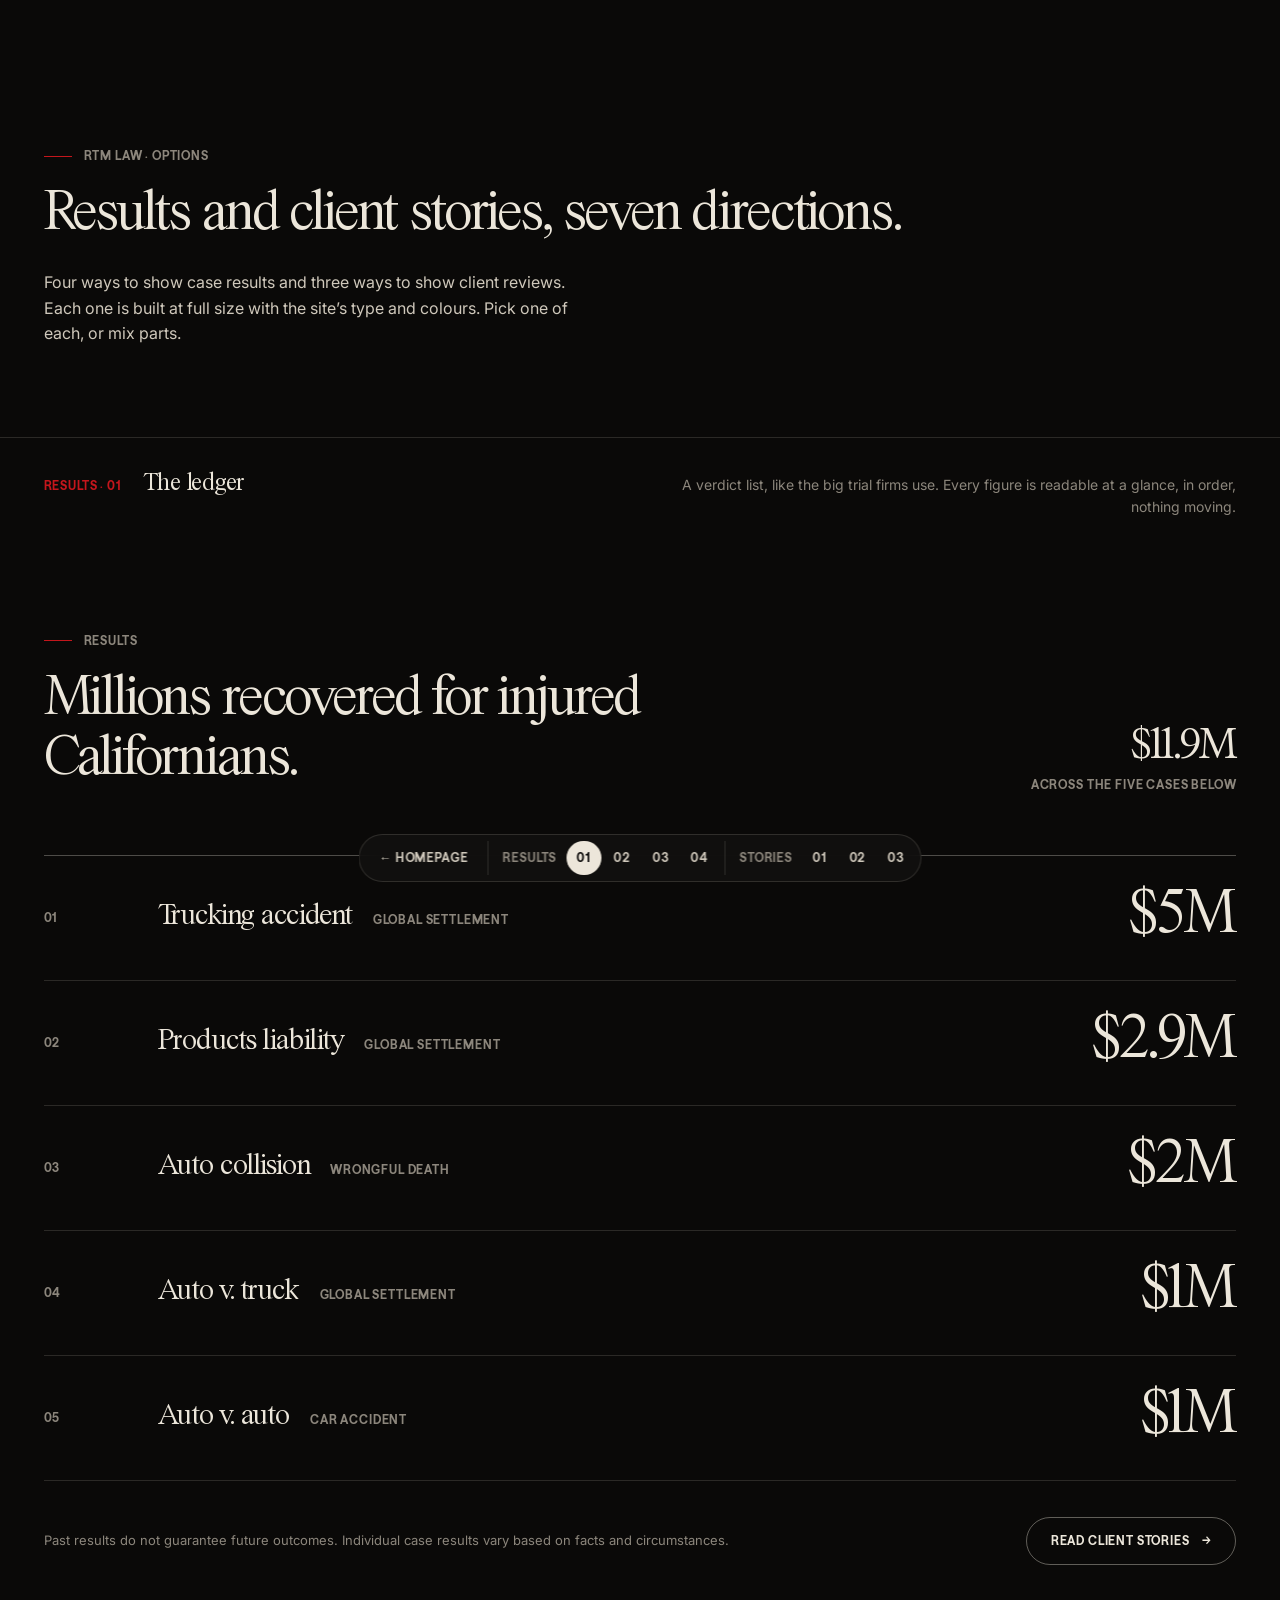
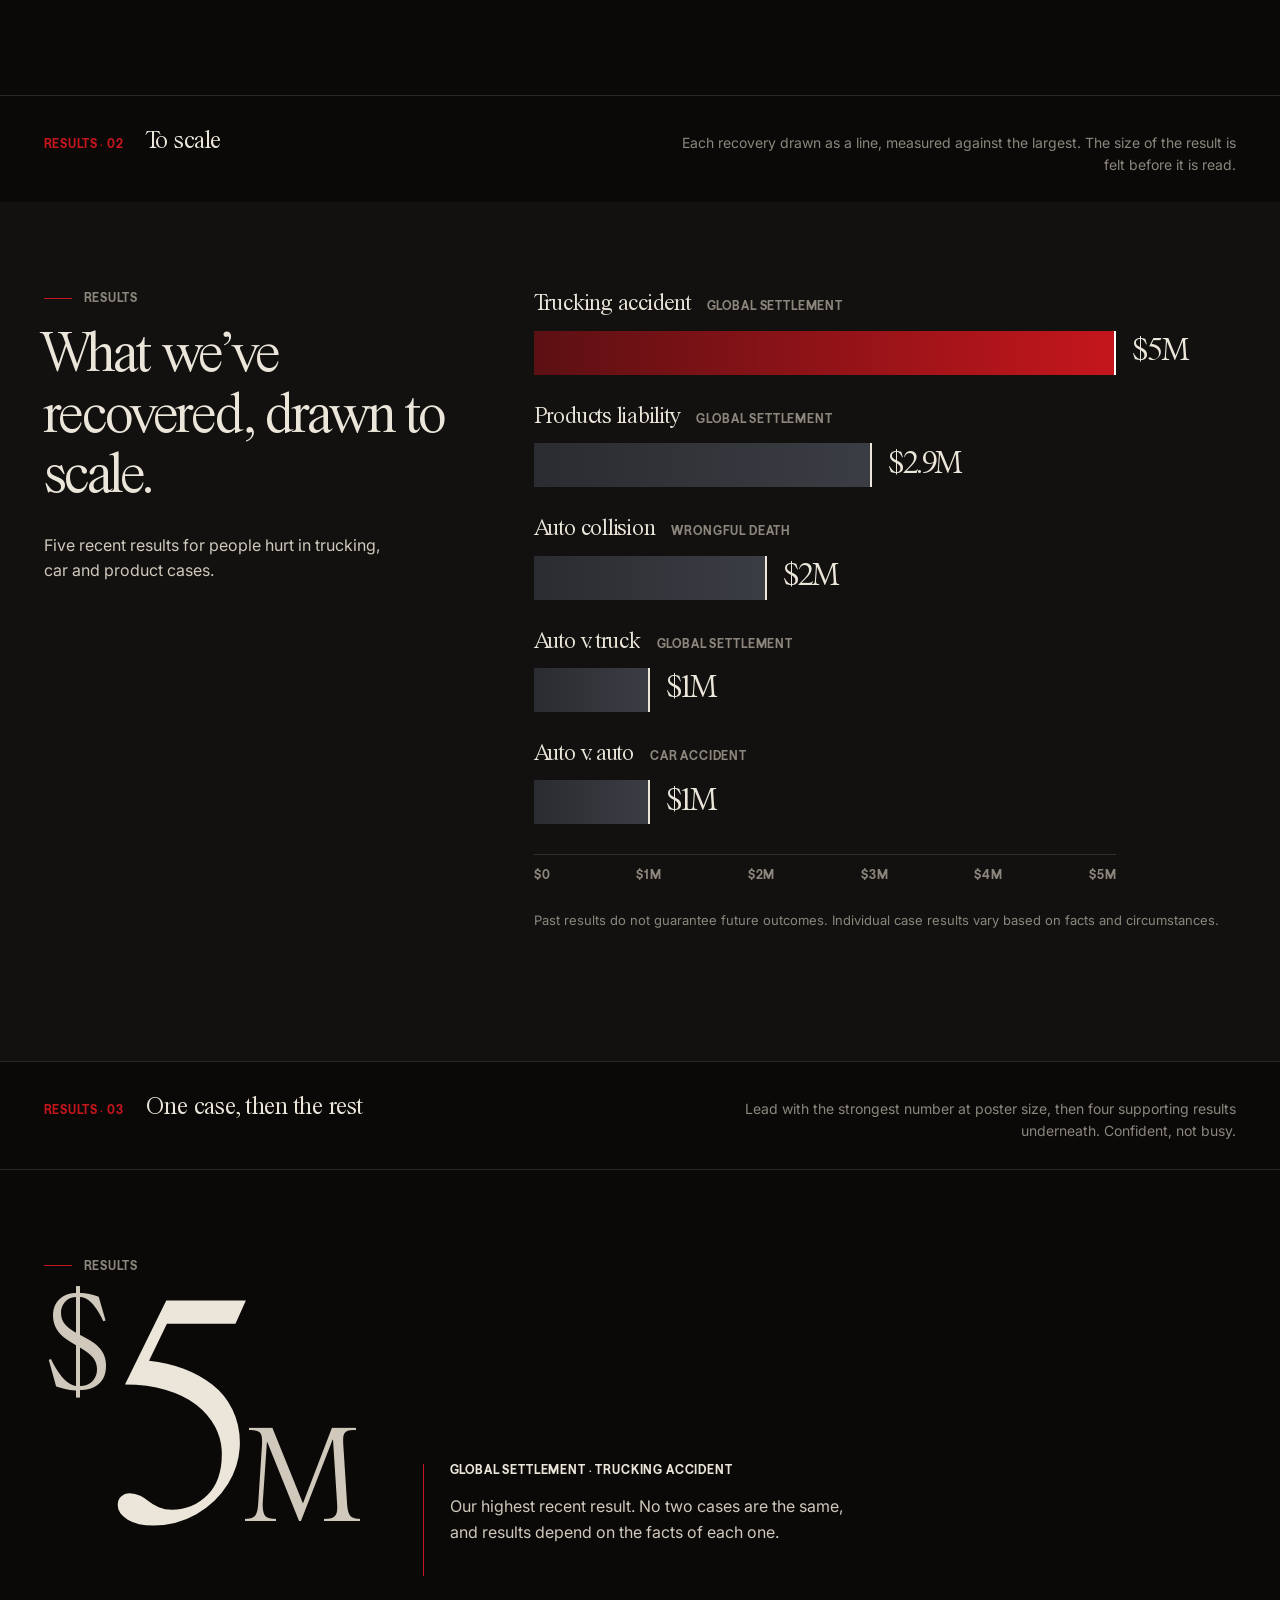
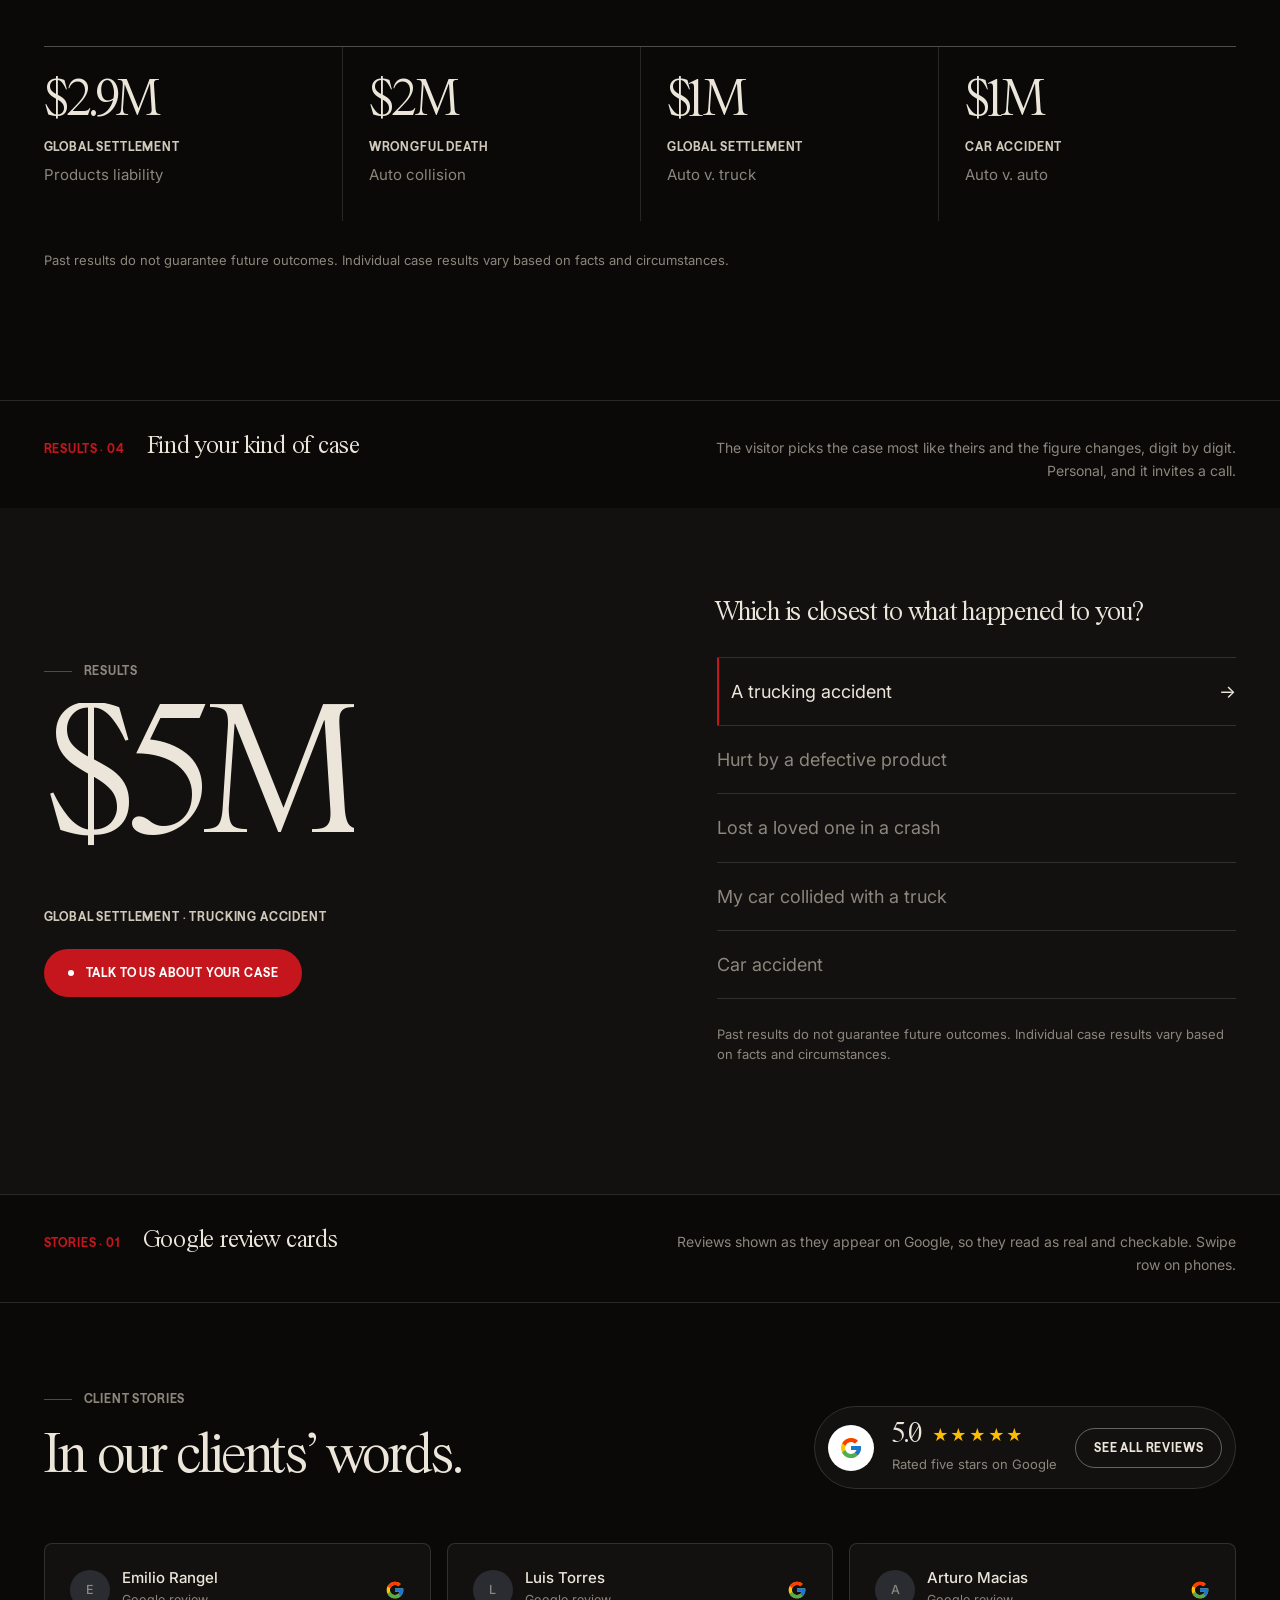
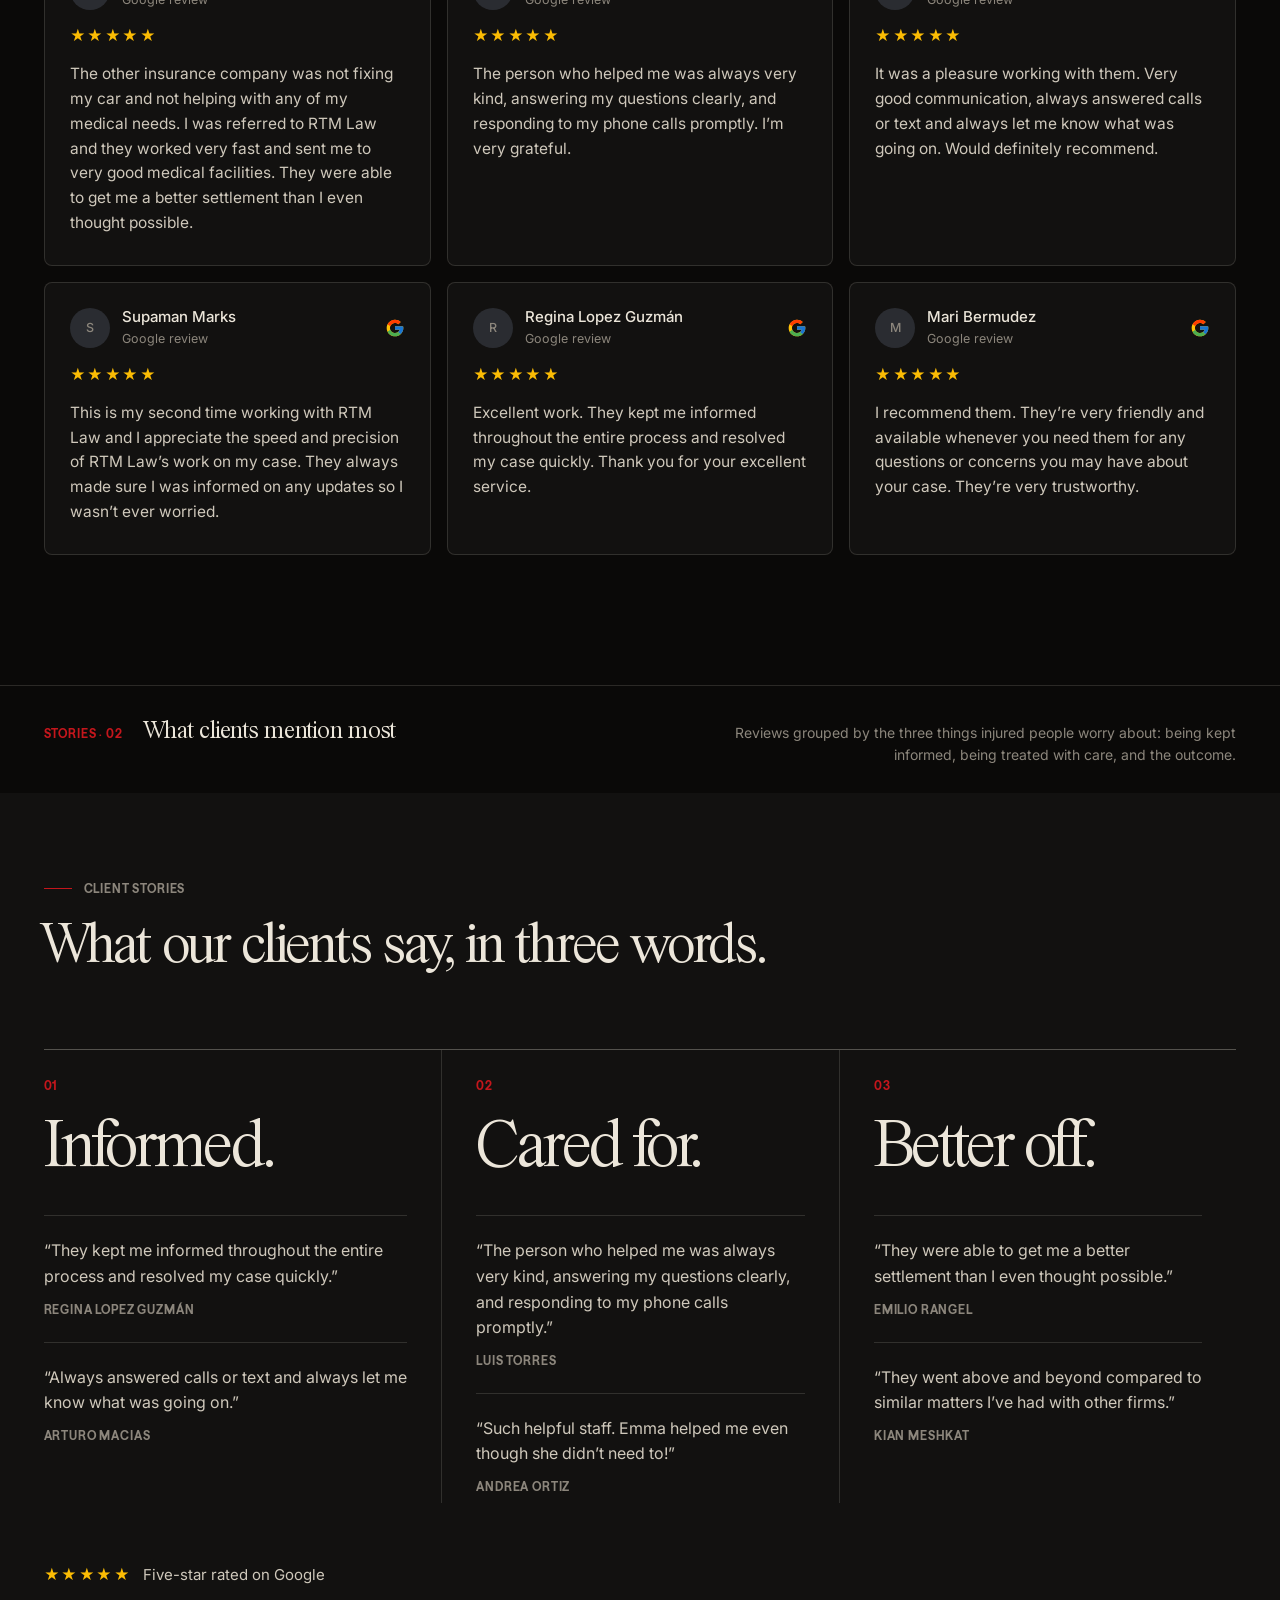
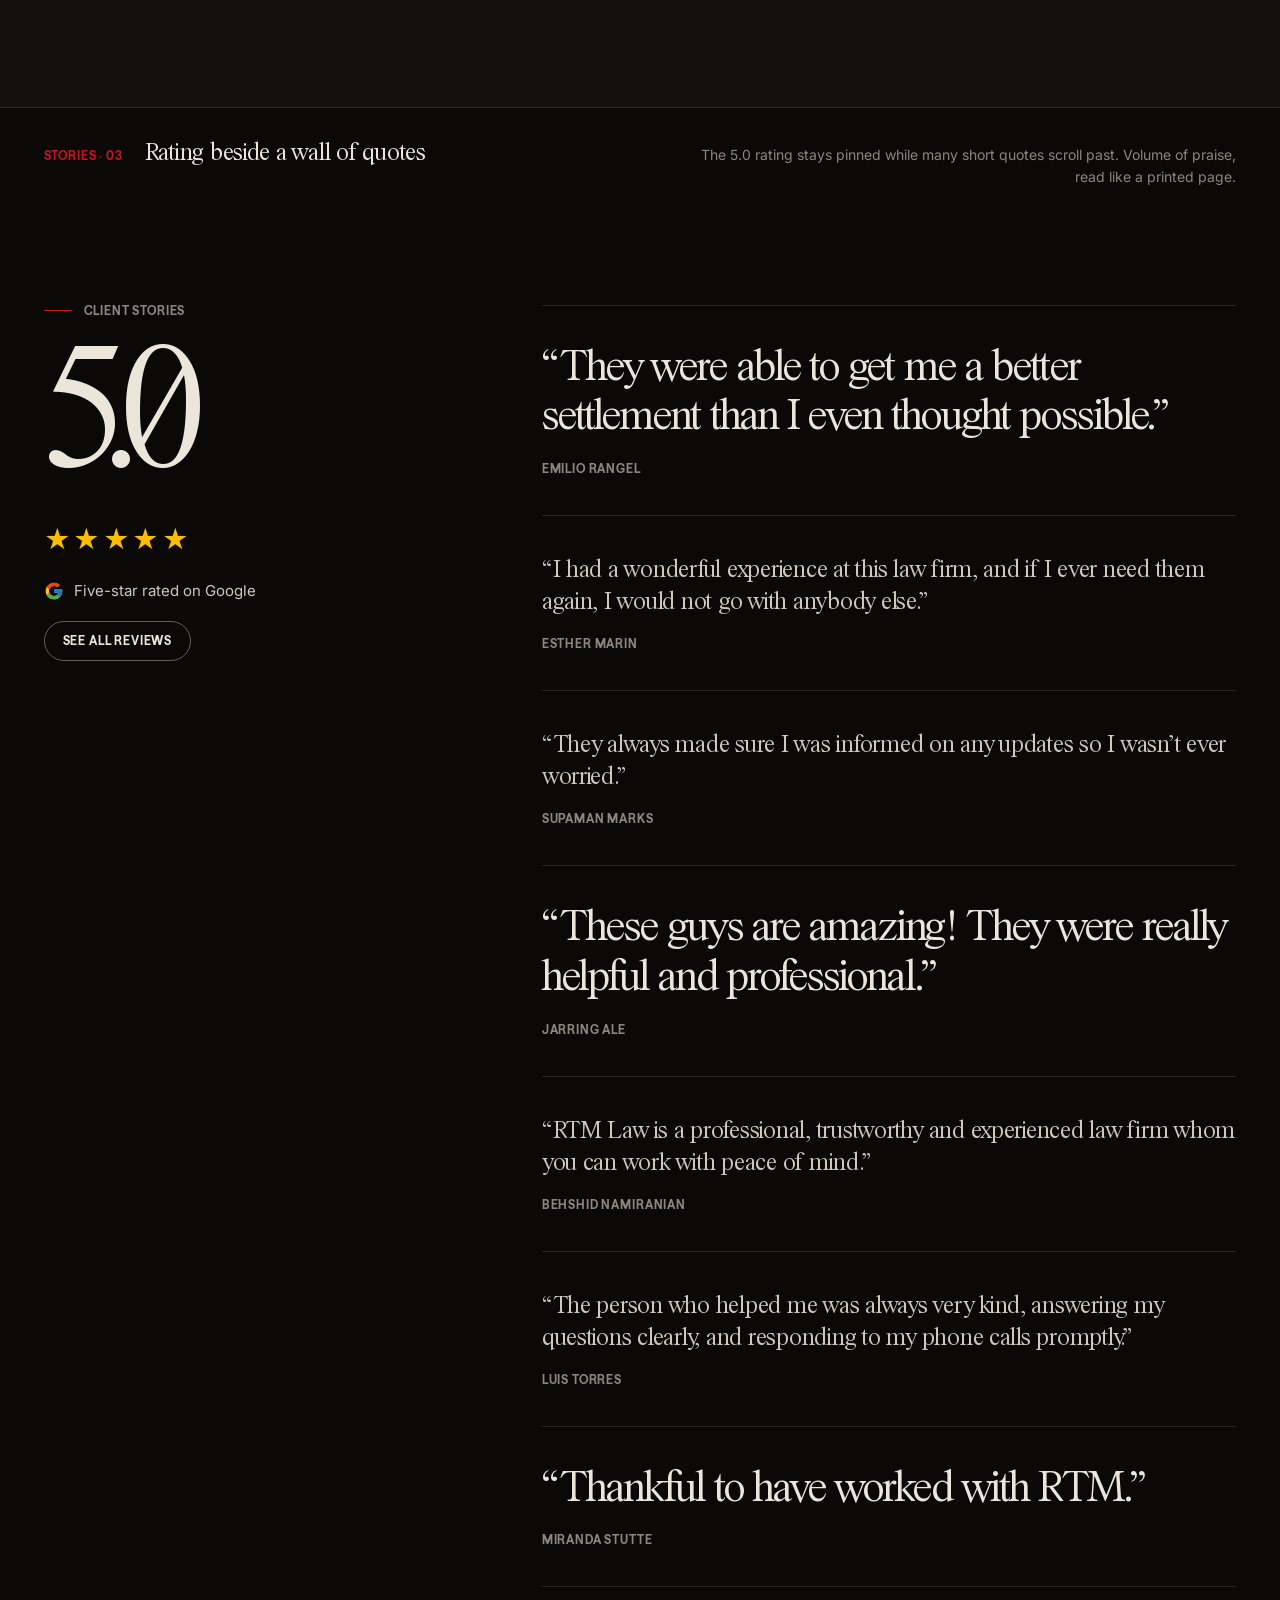
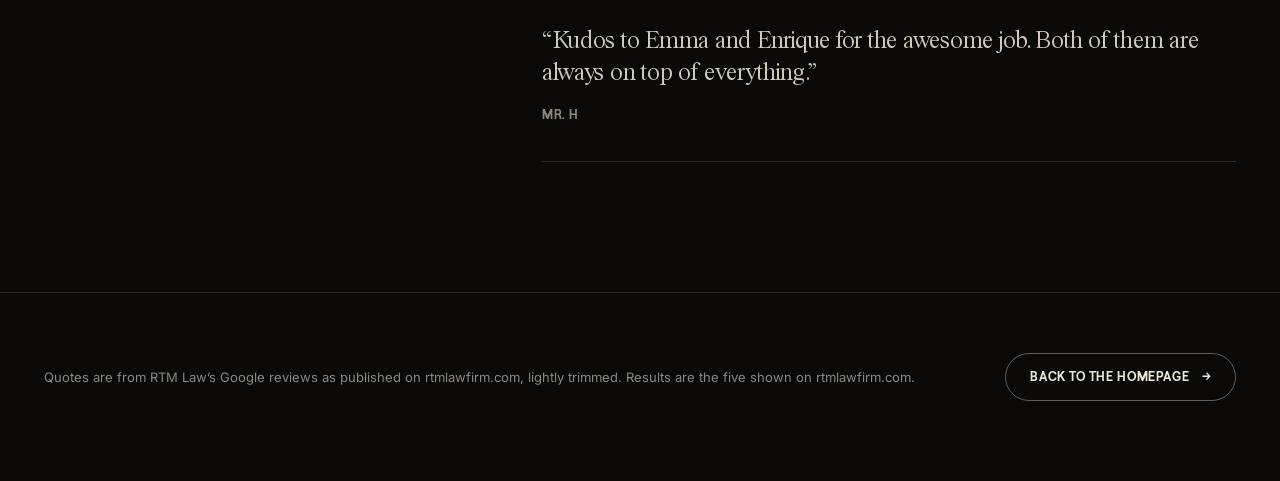
==== options.html @ 85d4bbf2 "RTM Law homepage redesign prototype Cinematic black homepage pitch for rtmlawfirm.com: PS Times disp" ====
<!doctype html>
<html lang="en">
<head>
<meta charset="utf-8">
<meta name="viewport" content="width=device-width, initial-scale=1, viewport-fit=cover">
<title>RTM Law — Results &amp; client stories options</title>
<meta name="robots" content="noindex">
<meta name="theme-color" content="#0a0908">
<link rel="preconnect" href="https://fonts.googleapis.com"><link rel="preconnect" href="https://fonts.gstatic.com" crossorigin>
<link href="https://fonts.googleapis.com/css2?family=Inter:wght@400;500;600&display=swap" rel="stylesheet">
<link rel="stylesheet" href="styles.css">
<link rel="stylesheet" href="options.css">
</head>
<body class="opts">

<!-- Option picker -->
<nav class="picker" aria-label="Options">
  <a class="picker__home" href="index.html">← Homepage</a>
  <div class="picker__group"><span>Results</span><a href="#r1">01</a><a href="#r2">02</a><a href="#r3">03</a><a href="#r4">04</a></div>
  <div class="picker__group"><span>Stories</span><a href="#t1">01</a><a href="#t2">02</a><a href="#t3">03</a></div>
</nav>

<header class="intro-o wrap">
  <p class="label"><span class="rule"></span>RTM Law · Options</p>
  <h1 class="h2">Results and client stories, seven directions.</h1>
  <p class="intro-o__p">Four ways to show case results and three ways to show client reviews. Each one is built at full size with the site’s type and colours. Pick one of each, or mix parts.</p>
</header>

<!-- =======================================================
     RESULTS 01 — The ledger
     ======================================================= -->
<div class="opt" id="r1">
  <div class="opt__bar wrap"><span class="opt__tag">Results · 01</span><span class="opt__name">The ledger</span><span class="opt__why">A verdict list, like the big trial firms use. Every figure is readable at a glance, in order, nothing moving.</span></div>
  <section class="r1">
    <div class="wrap">
      <div class="r1__head">
        <div>
          <p class="label rv"><span class="rule"></span>Results</p>
          <h2 class="h2 rv">Millions recovered for injured Californians.</h2>
        </div>
        <p class="r1__total rv"><b>$11.9M</b><span>across the five cases below</span></p>
      </div>
      <ol class="ledger">
        <li class="rv"><span class="ledger__n">01</span><span class="ledger__case"><b>Trucking accident</b><i>Global settlement</i></span><span class="ledger__amt">$5M</span></li>
        <li class="rv"><span class="ledger__n">02</span><span class="ledger__case"><b>Products liability</b><i>Global settlement</i></span><span class="ledger__amt">$2.9M</span></li>
        <li class="rv"><span class="ledger__n">03</span><span class="ledger__case"><b>Auto collision</b><i>Wrongful death</i></span><span class="ledger__amt">$2M</span></li>
        <li class="rv"><span class="ledger__n">04</span><span class="ledger__case"><b>Auto v. truck</b><i>Global settlement</i></span><span class="ledger__amt">$1M</span></li>
        <li class="rv"><span class="ledger__n">05</span><span class="ledger__case"><b>Auto v. auto</b><i>Car accident</i></span><span class="ledger__amt">$1M</span></li>
      </ol>
      <div class="r1__foot">
        <p class="note">Past results do not guarantee future outcomes. Individual case results vary based on facts and circumstances.</p>
        <a class="btn btn--line" href="#t1">Read client stories<span class="arrow">→</span></a>
      </div>
    </div>
  </section>
</div>

<!-- =======================================================
     RESULTS 02 — To scale
     ======================================================= -->
<div class="opt" id="r2">
  <div class="opt__bar wrap"><span class="opt__tag">Results · 02</span><span class="opt__name">To scale</span><span class="opt__why">Each recovery drawn as a line, measured against the largest. The size of the result is felt before it is read.</span></div>
  <section class="r2">
    <div class="wrap r2__grid">
      <div class="r2__head">
        <p class="label rv"><span class="rule"></span>Results</p>
        <h2 class="h2 rv">What we’ve recovered, drawn to scale.</h2>
        <p class="rv">Five recent results for people hurt in trucking, car and product cases.</p>
      </div>
      <div class="r2__chart" data-bars>
        <div class="bar" style="--v:1"><p class="bar__lab"><b>Trucking accident</b><span>Global settlement</span></p><div class="bar__track"><i></i><span class="bar__amt">$5M</span></div></div>
        <div class="bar" style="--v:.58"><p class="bar__lab"><b>Products liability</b><span>Global settlement</span></p><div class="bar__track"><i></i><span class="bar__amt">$2.9M</span></div></div>
        <div class="bar" style="--v:.4"><p class="bar__lab"><b>Auto collision</b><span>Wrongful death</span></p><div class="bar__track"><i></i><span class="bar__amt">$2M</span></div></div>
        <div class="bar" style="--v:.2"><p class="bar__lab"><b>Auto v. truck</b><span>Global settlement</span></p><div class="bar__track"><i></i><span class="bar__amt">$1M</span></div></div>
        <div class="bar" style="--v:.2"><p class="bar__lab"><b>Auto v. auto</b><span>Car accident</span></p><div class="bar__track"><i></i><span class="bar__amt">$1M</span></div></div>
        <div class="axis"><span>$0</span><span>$1M</span><span>$2M</span><span>$3M</span><span>$4M</span><span>$5M</span></div>
        <p class="note">Past results do not guarantee future outcomes. Individual case results vary based on facts and circumstances.</p>
      </div>
    </div>
  </section>
</div>

<!-- =======================================================
     RESULTS 03 — One case, then the rest
     ======================================================= -->
<div class="opt" id="r3">
  <div class="opt__bar wrap"><span class="opt__tag">Results · 03</span><span class="opt__name">One case, then the rest</span><span class="opt__why">Lead with the strongest number at poster size, then four supporting results underneath. Confident, not busy.</span></div>
  <section class="r3">
    <div class="wrap">
      <p class="label rv"><span class="rule"></span>Results</p>
      <div class="r3__lead">
        <p class="r3__big rv"><span class="r3__cur">$</span>5<span class="r3__unit">M</span></p>
        <div class="r3__lead-copy rv">
          <p class="r3__kind">Global settlement · Trucking accident</p>
          <p class="r3__line">Our highest recent result. No two cases are the same, and results depend on the facts of each one.</p>
        </div>
      </div>
      <ul class="r3__rest">
        <li class="rv"><b>$2.9M</b><span>Global settlement</span><em>Products liability</em></li>
        <li class="rv"><b>$2M</b><span>Wrongful death</span><em>Auto collision</em></li>
        <li class="rv"><b>$1M</b><span>Global settlement</span><em>Auto v. truck</em></li>
        <li class="rv"><b>$1M</b><span>Car accident</span><em>Auto v. auto</em></li>
      </ul>
      <p class="note">Past results do not guarantee future outcomes. Individual case results vary based on facts and circumstances.</p>
    </div>
  </section>
</div>

<!-- =======================================================
     RESULTS 04 — Find your kind of case
     ======================================================= -->
<div class="opt" id="r4">
  <div class="opt__bar wrap"><span class="opt__tag">Results · 04</span><span class="opt__name">Find your kind of case</span><span class="opt__why">The visitor picks the case most like theirs and the figure changes, digit by digit. Personal, and it invites a call.</span></div>
  <section class="r4" data-r4>
    <div class="wrap r4__grid">
      <div class="r4__show">
        <p class="label"><span class="rule"></span>Results</p>
        <p class="r4__num" data-num aria-live="polite">$5M</p>
        <p class="r4__kind" data-kind>Global settlement · Trucking accident</p>
        <a class="btn btn--red" href="tel:+19497046975"><span class="dot"></span>Talk to us about your case</a>
      </div>
      <div class="r4__pick">
        <p class="r4__q">Which is closest to what happened to you?</p>
        <ul class="r4__list">
          <li><button class="is-on" data-v="$5M" data-k="Global settlement · Trucking accident"><span>A trucking accident</span><i>→</i></button></li>
          <li><button data-v="$2.9M" data-k="Global settlement · Products liability"><span>Hurt by a defective product</span><i>→</i></button></li>
          <li><button data-v="$2M" data-k="Wrongful death · Auto collision"><span>Lost a loved one in a crash</span><i>→</i></button></li>
          <li><button data-v="$1M" data-k="Global settlement · Auto v. truck"><span>My car collided with a truck</span><i>→</i></button></li>
          <li><button data-v="$1M" data-k="Car accident · Auto v. auto"><span>Car accident</span><i>→</i></button></li>
        </ul>
        <p class="note">Past results do not guarantee future outcomes. Individual case results vary based on facts and circumstances.</p>
      </div>
    </div>
  </section>
</div>

<!-- =======================================================
     STORIES 01 — Google review cards
     ======================================================= -->
<div class="opt" id="t1">
  <div class="opt__bar wrap"><span class="opt__tag">Stories · 01</span><span class="opt__name">Google review cards</span><span class="opt__why">Reviews shown as they appear on Google, so they read as real and checkable. Swipe row on phones.</span></div>
  <section class="t1">
    <div class="wrap">
      <div class="t1__head">
        <div>
          <p class="label rv"><span class="rule"></span>Client stories</p>
          <h2 class="h2 rv">In our clients’ words.</h2>
        </div>
        <div class="gsum rv">
          <span class="gsum__g"><svg viewBox="0 0 48 48" aria-hidden="true"><path fill="#FFC107" d="M43.6 20.1H42V20H24v8h11.3C33.7 32.7 29.2 36 24 36c-6.6 0-12-5.4-12-12s5.4-12 12-12c3.1 0 5.8 1.2 8 3l5.7-5.7C34 6.1 29.3 4 24 4 13 4 4 13 4 24s9 20 20 20 20-9 20-20c0-1.3-.1-2.6-.4-3.9z"/><path fill="#FF3D00" d="M6.3 14.7l6.6 4.8C14.7 15.1 19 12 24 12c3.1 0 5.8 1.2 8 3l5.7-5.7C34 6.1 29.3 4 24 4 16.3 4 9.7 8.3 6.3 14.7z"/><path fill="#4CAF50" d="M24 44c5.2 0 9.9-2 13.4-5.2l-6.2-5.2C29.2 35.1 26.7 36 24 36c-5.2 0-9.6-3.3-11.3-8l-6.5 5C9.5 39.6 16.2 44 24 44z"/><path fill="#1976D2" d="M43.6 20.1H42V20H24v8h11.3c-.8 2.2-2.2 4.2-4.1 5.6l6.2 5.2C37 39.2 44 34 44 24c0-1.3-.1-2.6-.4-3.9z"/></svg></span>
          <div><p class="gsum__score"><b>5.0</b><span class="gstars">★★★★★</span></p><p class="gsum__src">Rated five stars on Google</p></div>
          <a class="btn btn--line btn--sm" href="https://www.google.com/search?q=RTM+Law+APC+reviews" target="_blank" rel="noopener">See all reviews</a>
        </div>
      </div>
      <div class="gcards">
        <article class="gcard rv"><header><span class="gcard__av">E</span><p><b>Emilio Rangel</b><span>Google review</span></p><svg class="gcard__g" viewBox="0 0 48 48" aria-hidden="true"><use href="#g"/></svg></header><p class="gstars">★★★★★</p><p class="gcard__q">The other insurance company was not fixing my car and not helping with any of my medical needs. I was referred to RTM Law and they worked very fast and sent me to very good medical facilities. They were able to get me a better settlement than I even thought possible.</p></article>
        <article class="gcard rv"><header><span class="gcard__av">L</span><p><b>Luis Torres</b><span>Google review</span></p><svg class="gcard__g" viewBox="0 0 48 48" aria-hidden="true"><use href="#g"/></svg></header><p class="gstars">★★★★★</p><p class="gcard__q">The person who helped me was always very kind, answering my questions clearly, and responding to my phone calls promptly. I’m very grateful.</p></article>
        <article class="gcard rv"><header><span class="gcard__av">A</span><p><b>Arturo Macias</b><span>Google review</span></p><svg class="gcard__g" viewBox="0 0 48 48" aria-hidden="true"><use href="#g"/></svg></header><p class="gstars">★★★★★</p><p class="gcard__q">It was a pleasure working with them. Very good communication, always answered calls or text and always let me know what was going on. Would definitely recommend.</p></article>
        <article class="gcard rv"><header><span class="gcard__av">S</span><p><b>Supaman Marks</b><span>Google review</span></p><svg class="gcard__g" viewBox="0 0 48 48" aria-hidden="true"><use href="#g"/></svg></header><p class="gstars">★★★★★</p><p class="gcard__q">This is my second time working with RTM Law and I appreciate the speed and precision of RTM Law’s work on my case. They always made sure I was informed on any updates so I wasn’t ever worried.</p></article>
        <article class="gcard rv"><header><span class="gcard__av">R</span><p><b>Regina Lopez Guzmán</b><span>Google review</span></p><svg class="gcard__g" viewBox="0 0 48 48" aria-hidden="true"><use href="#g"/></svg></header><p class="gstars">★★★★★</p><p class="gcard__q">Excellent work. They kept me informed throughout the entire process and resolved my case quickly. Thank you for your excellent service.</p></article>
        <article class="gcard rv"><header><span class="gcard__av">M</span><p><b>Mari Bermudez</b><span>Google review</span></p><svg class="gcard__g" viewBox="0 0 48 48" aria-hidden="true"><use href="#g"/></svg></header><p class="gstars">★★★★★</p><p class="gcard__q">I recommend them. They’re very friendly and available whenever you need them for any questions or concerns you may have about your case. They’re very trustworthy.</p></article>
      </div>
    </div>
  </section>
</div>

<!-- =======================================================
     STORIES 02 — What clients mention most
     ======================================================= -->
<div class="opt" id="t2">
  <div class="opt__bar wrap"><span class="opt__tag">Stories · 02</span><span class="opt__name">What clients mention most</span><span class="opt__why">Reviews grouped by the three things injured people worry about: being kept informed, being treated with care, and the outcome.</span></div>
  <section class="t2">
    <div class="wrap">
      <div class="t2__head">
        <p class="label rv"><span class="rule"></span>Client stories</p>
        <h2 class="h2 rv">What our clients say, in three words.</h2>
      </div>
      <div class="t2__cols">
        <div class="theme rv">
          <p class="theme__n">01</p>
          <h3 class="theme__w">Informed.</h3>
          <blockquote><p>“They kept me informed throughout the entire process and resolved my case quickly.”</p><cite>Regina Lopez Guzmán</cite></blockquote>
          <blockquote><p>“Always answered calls or text and always let me know what was going on.”</p><cite>Arturo Macias</cite></blockquote>
        </div>
        <div class="theme rv">
          <p class="theme__n">02</p>
          <h3 class="theme__w">Cared for.</h3>
          <blockquote><p>“The person who helped me was always very kind, answering my questions clearly, and responding to my phone calls promptly.”</p><cite>Luis Torres</cite></blockquote>
          <blockquote><p>“Such helpful staff. Emma helped me even though she didn’t need to!”</p><cite>Andrea Ortiz</cite></blockquote>
        </div>
        <div class="theme rv">
          <p class="theme__n">03</p>
          <h3 class="theme__w">Better off.</h3>
          <blockquote><p>“They were able to get me a better settlement than I even thought possible.”</p><cite>Emilio Rangel</cite></blockquote>
          <blockquote><p>“They went above and beyond compared to similar matters I’ve had with other firms.”</p><cite>Kian Meshkat</cite></blockquote>
        </div>
      </div>
      <p class="t2__foot rv"><span class="gstars">★★★★★</span>Five-star rated on Google</p>
    </div>
  </section>
</div>

<!-- =======================================================
     STORIES 03 — Rating beside a wall of quotes
     ======================================================= -->
<div class="opt" id="t3">
  <div class="opt__bar wrap"><span class="opt__tag">Stories · 03</span><span class="opt__name">Rating beside a wall of quotes</span><span class="opt__why">The 5.0 rating stays pinned while many short quotes scroll past. Volume of praise, read like a printed page.</span></div>
  <section class="t3">
    <div class="wrap t3__grid">
      <aside class="t3__pin">
        <p class="label"><span class="rule"></span>Client stories</p>
        <p class="t3__score">5.0</p>
        <p class="gstars t3__stars">★★★★★</p>
        <p class="t3__src"><svg viewBox="0 0 48 48" aria-hidden="true"><use href="#g"/></svg>Five-star rated on Google</p>
        <a class="btn btn--line btn--sm" href="https://www.google.com/search?q=RTM+Law+APC+reviews" target="_blank" rel="noopener">See all reviews</a>
      </aside>
      <div class="t3__wall">
        <blockquote class="wq wq--xl rv"><p>“They were able to get me a better settlement than I even thought possible.”</p><cite>Emilio Rangel</cite></blockquote>
        <blockquote class="wq rv"><p>“I had a wonderful experience at this law firm, and if I ever need them again, I would not go with anybody else.”</p><cite>Esther Marin</cite></blockquote>
        <blockquote class="wq rv"><p>“They always made sure I was informed on any updates so I wasn’t ever worried.”</p><cite>Supaman Marks</cite></blockquote>
        <blockquote class="wq wq--xl rv"><p>“These guys are amazing! They were really helpful and professional.”</p><cite>Jarring Ale</cite></blockquote>
        <blockquote class="wq rv"><p>“RTM Law is a professional, trustworthy and experienced law firm whom you can work with peace of mind.”</p><cite>Behshid Namiranian</cite></blockquote>
        <blockquote class="wq rv"><p>“The person who helped me was always very kind, answering my questions clearly, and responding to my phone calls promptly.”</p><cite>Luis Torres</cite></blockquote>
        <blockquote class="wq wq--xl rv"><p>“Thankful to have worked with RTM.”</p><cite>Miranda Stutte</cite></blockquote>
        <blockquote class="wq rv"><p>“Kudos to Emma and Enrique for the awesome job. Both of them are always on top of everything.”</p><cite>Mr. H</cite></blockquote>
      </div>
    </div>
  </section>
</div>

<footer class="opts__end wrap">
  <p class="note">Quotes are from RTM Law’s Google reviews as published on rtmlawfirm.com, lightly trimmed. Results are the five shown on rtmlawfirm.com.</p>
  <a class="btn btn--line" href="index.html">Back to the homepage<span class="arrow">→</span></a>
</footer>

<!-- shared Google "G" -->
<svg width="0" height="0" style="position:absolute" aria-hidden="true"><defs><g id="g"><path fill="#FFC107" d="M43.6 20.1H42V20H24v8h11.3C33.7 32.7 29.2 36 24 36c-6.6 0-12-5.4-12-12s5.4-12 12-12c3.1 0 5.8 1.2 8 3l5.7-5.7C34 6.1 29.3 4 24 4 13 4 4 13 4 24s9 20 20 20 20-9 20-20c0-1.3-.1-2.6-.4-3.9z"/><path fill="#FF3D00" d="M6.3 14.7l6.6 4.8C14.7 15.1 19 12 24 12c3.1 0 5.8 1.2 8 3l5.7-5.7C34 6.1 29.3 4 24 4 16.3 4 9.7 8.3 6.3 14.7z"/><path fill="#4CAF50" d="M24 44c5.2 0 9.9-2 13.4-5.2l-6.2-5.2C29.2 35.1 26.7 36 24 36c-5.2 0-9.6-3.3-11.3-8l-6.5 5C9.5 39.6 16.2 44 24 44z"/><path fill="#1976D2" d="M43.6 20.1H42V20H24v8h11.3c-.8 2.2-2.2 4.2-4.1 5.6l6.2 5.2C37 39.2 44 34 44 24c0-1.3-.1-2.6-.4-3.9z"/></g></defs></svg>

<script src="options.js" defer></script>
</body>
</html>
---- styles.css ----
@font-face {
  font-family: "PS Times";
  src: url("fonts/PSTimes-Regular.ttf") format("truetype");
  font-weight: 400;
  font-style: normal;
  font-display: swap;
}
@font-face {
  font-family: "Season Sans";
  src: url("fonts/SeasonSans-Bold.woff2") format("woff2");
  font-weight: 700;
  font-style: normal;
  font-display: swap;
}

:root {
  --ink: #0a0908;
  --ink-2: #121110;
  --ink-3: #1b1917;
  --bone: #ece6da;
  --bone-2: #cfc8bb;
  --grey: #8c867c;
  --line: rgba(236, 230, 218, .14);
  --red: #c4161c;
  --red-d: #9e1116;
  --pad: clamp(20px, 3.4vw, 56px);
  --ease: cubic-bezier(.22, .8, .24, 1);
  --serif: "PS Times", "Times New Roman", serif;
  --sans: "Inter", system-ui, -apple-system, "Segoe UI", Roboto, Helvetica, Arial, sans-serif;
  /* buttons + annotations: Land South UI style */
  --ui: 700 12px/1 "Season Sans", "Helvetica Neue", Arial, sans-serif;
  --ui-track: .07em;
}

*, *::before, *::after { box-sizing: border-box; }
html { -webkit-text-size-adjust: 100%; }
html.lenis, html.lenis body { height: auto; }
.lenis.lenis-smooth { scroll-behavior: auto !important; }
body {
  margin: 0;
  background: var(--ink);
  color: var(--bone);
  font: 400 16px/1.6 var(--sans);
  -webkit-font-smoothing: antialiased;
  text-rendering: optimizeLegibility;
  overflow-x: clip;
}
em, i, cite { font-style: normal; }
img { display: block; max-width: 100%; }
a { color: inherit; text-decoration: none; }
button { font: inherit; color: inherit; background: none; border: 0; cursor: pointer; }
::selection { background: var(--red); color: #fff; }

.wrap { width: 100%; max-width: 1560px; margin: 0 auto; padding: 0 var(--pad); }
.center { justify-content: center; }

/* ---------- type ---------- */
/* PS Times for display; Inter for body; Season Sans for buttons + annotations */
h1, h2, h3, .h2, .hero__title, .hero__reveal-title, .proof__big,
.person__cap h3, .person__more-t, .pw__row, .pw__cta p,
.step h3, .faq__list summary, .contact__phone,
.form__sent, .loc h3, .ft__call, .menu__nav a, .menu__phone { font-family: var(--serif); }
.label {
  display: flex; align-items: center; gap: 12px;
  margin: 0;
  font: var(--ui); letter-spacing: var(--ui-track); text-transform: uppercase;
  color: var(--grey);
}
.rule { display: inline-block; width: 28px; height: 1px; background: var(--red); }
.h2 {
  margin: 0;
  font-weight: 400;
  font-size: clamp(38px, 4.6vw, 80px);
  line-height: 1.02;
  letter-spacing: -.02em;
}
p { margin: 0; }

/* line masks (headings rise from behind a mask) */
.hl { display: block; overflow: hidden; padding-bottom: .08em; margin-bottom: -.08em; }
.hl__i { display: block; transform: translateY(105%); transition: transform 1.25s var(--ease); }
.is-in .hl__i, .hl.is-in .hl__i { transform: none; }
.split .hl:nth-child(2) .hl__i { transition-delay: .08s; }
.split .hl:nth-child(3) .hl__i { transition-delay: .16s; }
.split .hl:nth-child(4) .hl__i { transition-delay: .24s; }

.rv { opacity: 0; transform: translateY(28px); transition: opacity 1.1s var(--ease), transform 1.1s var(--ease); }
.rv.is-in { opacity: 1; transform: none; }
.rv-img { overflow: hidden; clip-path: inset(100% 0 0 0); transition: clip-path 1.5s var(--ease); }
.rv-img img { transform: scale(1.18); transition: transform 2.2s var(--ease); }
.rv-img.is-in { clip-path: inset(0 0 0 0); }
.rv-img.is-in img { transform: none; }

/* ---------- buttons ---------- */
.btn {
  display: inline-flex; align-items: center; justify-content: center; gap: 12px;
  height: 48px; padding: 0 24px;
  border-radius: 999px;
  font: var(--ui); letter-spacing: var(--ui-track); text-transform: uppercase;
  white-space: nowrap;
  transition: background .5s var(--ease), color .5s var(--ease), border-color .5s var(--ease);
}
.btn--red { background: var(--red); color: #fff; }
.btn--red:hover { background: var(--red-d); }
.btn--line { border: 1px solid rgba(236, 230, 218, .38); color: var(--bone); }
.btn--line:hover { background: var(--bone); color: var(--ink); border-color: var(--bone); }
.btn--sm { height: 40px; padding: 0 18px; }
.btn--wide { width: 100%; height: 56px; }
.btn .arrow { transition: transform .5s var(--ease); }
.btn:hover .arrow { transform: translateX(4px); }
.dot { width: 6px; height: 6px; border-radius: 50%; background: #fff; box-shadow: 0 0 0 0 rgba(255,255,255,.6); animation: ring 2.4s infinite; }
@keyframes ring { 0% { box-shadow: 0 0 0 0 rgba(255,255,255,.55); } 70%, 100% { box-shadow: 0 0 0 8px rgba(255,255,255,0); } }

/* ---------- intro curtain ---------- */
.intro {
  position: fixed; inset: 0; z-index: 100;
  background: var(--ink);
  display: grid; place-items: center;
  transition: clip-path 1.3s var(--ease) .1s;
  clip-path: inset(0 0 0 0);
}
.intro__mark { width: 120px; opacity: 0; transform: translateY(14px); animation: markIn 1s var(--ease) .15s forwards; }
@keyframes markIn { to { opacity: 1; transform: none; } }
.intro.is-out { clip-path: inset(0 0 100% 0); }
.intro.is-gone { display: none; }

/* ---------- header ---------- */
.hd {
  position: fixed; top: 0; left: 0; right: 0; z-index: 50;
  display: flex; align-items: center; justify-content: space-between;
  padding: 18px var(--pad);
  transition: transform .7s var(--ease), background .6s var(--ease);
}
.hd.is-solid { background: linear-gradient(rgba(10,9,8,.86), rgba(10,9,8,0)); }
.hd.is-hidden { transform: translateY(-110%); }
.hd__logo img { width: 62px; height: auto; }
.hd__nav { display: flex; gap: 34px; font: var(--ui); letter-spacing: var(--ui-track); text-transform: uppercase; }
.hd__nav a { position: relative; color: var(--bone-2); transition: color .4s; }
.hd__nav a::after { content: ""; position: absolute; left: 0; right: 100%; bottom: -5px; height: 1px; background: var(--red); transition: right .5s var(--ease); }
.hd__nav a:hover { color: var(--bone); }
.hd__nav a:hover::after { right: 0; }
.hd__right { display: flex; align-items: center; gap: 18px; }
.hd__lang { font: var(--ui); letter-spacing: var(--ui-track); text-transform: uppercase; color: var(--bone-2); }
.hd__menu { width: 38px; height: 38px; border-radius: 50%; border: 1px solid rgba(236,230,218,.38); display: grid; place-content: center; gap: 5px; }
.hd__menu i { display: block; width: 14px; height: 1px; background: var(--bone); transition: transform .5s var(--ease); }
body.menu-open .hd__menu i:first-child { transform: translateY(3px) rotate(45deg); }
body.menu-open .hd__menu i:last-child { transform: translateY(-3px) rotate(-45deg); }

/* ---------- menu ---------- */
.menu {
  position: fixed; inset: 0; z-index: 40;
  background: var(--ink-2);
  clip-path: inset(0 0 100% 0);
  transition: clip-path 1s var(--ease);
  visibility: hidden;
}
body.menu-open .menu { clip-path: inset(0 0 0 0); visibility: visible; }
.menu__inner { height: 100%; display: grid; grid-template-columns: 1.4fr 1fr; gap: var(--pad); padding: 120px var(--pad) 48px; align-items: end; }
.menu__nav a { display: flex; align-items: baseline; gap: 18px; font-size: clamp(34px, 5vw, 76px); line-height: 1.12; letter-spacing: -.02em; color: var(--bone); transition: color .4s; }
.menu__nav a span { font: var(--ui); letter-spacing: var(--ui-track); text-transform: uppercase; color: var(--red); }
.menu__nav a:hover { color: var(--grey); }
.menu__side { display: grid; gap: 14px; padding-bottom: 10px; }
.menu__phone { font-size: clamp(30px, 3vw, 48px); letter-spacing: -.01em; }
.menu__small { color: var(--grey); font-size: 15px; }
.menu__es { color: var(--bone-2); font-size: 15px; }

/* ---------- hero ---------- */
.hero { position: relative; height: 330vh; }
.hero__stage { position: sticky; top: 0; height: 100vh; height: 100svh; overflow: hidden; }
.hero__bg { position: absolute; inset: 0; }
.hero__bg img { width: 100%; height: 100%; object-fit: cover; object-position: 70% 50%; transform: scale(1.12); transition: transform 3.2s var(--ease); will-change: transform; }
body.is-ready .hero__bg img { transform: scale(1); }
.hero__shade { position: absolute; inset: 0; background: linear-gradient(90deg, rgba(10,9,8,.55) 0%, rgba(10,9,8,0) 55%), linear-gradient(0deg, rgba(10,9,8,.7) 0%, rgba(10,9,8,0) 35%); pointer-events: none; }

.hero__copy { position: absolute; left: var(--pad); right: var(--pad); top: 0; bottom: 0; display: flex; flex-direction: column; justify-content: center; padding-top: 40px; }
.hero__eyebrow { margin-bottom: 30px; color: #fff; }
.hero__title { margin: 0; font-weight: 400; font-size: clamp(52px, 7.6vw, 138px); line-height: .98; letter-spacing: -.025em; }
.hero__title .hl__i { transition-duration: 1.4s; }
.hero__title .hl[data-l="1"] .hl__i { transition-delay: .1s; }
.hero__title .hl[data-l="2"] .hl__i { transition-delay: .2s; }
.hl--split .hl__i { display: flex; align-items: center; gap: .22em; }
.w-left, .w-right { display: inline-block; will-change: transform; }
.chip {
  display: inline-block; position: relative;
  width: 1.9em; height: .74em;
  border-radius: .1em; overflow: hidden;
  transform: translateY(.04em);
}
.chip img { width: 100%; height: 100%; object-fit: cover; object-position: 38% 38%; }
.hero__foot { display: flex; align-items: flex-end; gap: 40px; margin-top: 46px; flex-wrap: wrap; opacity: 0; transform: translateY(20px); transition: opacity 1.2s var(--ease) .55s, transform 1.2s var(--ease) .55s; }
body.is-ready .hero__foot { opacity: 1; transform: none; }
.hero__lede { max-width: 340px; color: var(--bone-2); font-size: 16px; }
.hero__ctas { display: flex; gap: 12px; flex-wrap: wrap; }
.hero__cue { position: absolute; left: 50%; bottom: 26px; transform: translateX(-50%); flex-direction: column; gap: 10px; }
.hero__cue i { width: 1px; height: 38px; background: linear-gradient(var(--bone), transparent); transform-origin: top; animation: cue 2.2s var(--ease) infinite; }
@keyframes cue { 0% { transform: scaleY(0); } 50% { transform: scaleY(1); } 100% { transform: scaleY(1); opacity: 0; } }

.hero__reveal { position: absolute; left: 0; top: 0; width: 0; height: 0; overflow: hidden; visibility: hidden; border-radius: 8px; will-change: left, top, width, height; }
.hero__reveal.is-on { visibility: visible; }
.hero__reveal > img { position: absolute; inset: 0; width: 100%; height: 100%; object-fit: cover; object-position: 50% 40%; }
.hero__reveal::after { content: ""; position: absolute; inset: 0; background: linear-gradient(90deg, rgba(10,9,8,.78) 0%, rgba(10,9,8,.2) 60%, rgba(10,9,8,0) 100%); opacity: var(--shade, 0); }
.hero__reveal-copy { position: absolute; left: var(--pad); bottom: 12vh; z-index: 2; max-width: 760px; width: calc(100vw - var(--pad) * 2); }
.hero__reveal-copy .label { opacity: 0; transition: opacity .9s var(--ease); margin-bottom: 22px; }
.hero__reveal-title { font-size: clamp(44px, 6vw, 108px); line-height: 1; letter-spacing: -.025em; }
.hero__reveal-body { max-width: 440px; margin-top: 26px; color: var(--bone-2); opacity: 0; transform: translateY(16px); transition: opacity 1s var(--ease) .2s, transform 1s var(--ease) .2s; }
.hero__reveal.is-text .label, .hero__reveal.is-text .hero__reveal-body { opacity: 1; transform: none; }
.hero__reveal.is-text .hl__i { transform: none; }
.hero__reveal-title .hl:nth-child(2) .hl__i { transition-delay: .08s; }

/* ---------- proof ---------- */
.proof { padding: 130px 0 110px; border-bottom: 1px solid var(--line); }
.proof__grid { display: grid; grid-template-columns: repeat(4, 1fr); border-top: 1px solid var(--line); }
.proof__item { padding: 34px 28px 0 0; }
.proof__item + .proof__item { padding-left: 28px; border-left: 1px solid var(--line); }
.proof__big { font-size: clamp(36px, 3.6vw, 62px); line-height: 1; letter-spacing: -.02em; }
.proof__sm { margin-top: 14px; color: var(--grey); font-size: 15px; max-width: 230px; }
.proof__item:nth-child(2) { transition-delay: .08s; }
.proof__item:nth-child(3) { transition-delay: .16s; }
.proof__item:nth-child(4) { transition-delay: .24s; }
.proof__press { display: grid; gap: 26px; margin-top: 90px; }
.press { display: grid; grid-template-columns: repeat(7, 1fr); gap: 12px; margin: 0; padding: 0; list-style: none; }
.press li { aspect-ratio: 1; display: grid; place-items: center; background: #141518; border-radius: 4px; box-shadow: inset 0 0 0 1px rgba(236,230,218,.08); }
.press img { width: 56%; height: 38%; object-fit: contain; }
.press li.is-dup { display: none; }
@keyframes press-run { to { transform: translateX(-50%); } }

/* ---------- people ---------- */
.people { position: relative; height: 340vh; }
.people__stage { position: sticky; top: 0; height: 100vh; height: 100svh; overflow: hidden; display: flex; flex-direction: column; justify-content: center; gap: 46px; padding-top: 60px; }
.people__head { display: grid; grid-template-columns: 1fr 1fr; gap: 20px 60px; align-items: end; }
.people__head .label { grid-column: 1 / -1; }
.people__head .h2 { max-width: 760px; }
.people__lede { color: var(--bone-2); max-width: 380px; justify-self: end; }
.people__track { --ph: min(48vh, 520px); display: flex; align-items: flex-start; gap: 22px; padding: 0 var(--pad); width: max-content; will-change: transform; }
.person { flex: 0 0 auto; width: calc(var(--ph) * .75); }
.person--lead { width: calc(var(--ph) * 1.05); }
.person__frame { position: relative; height: var(--ph); overflow: hidden; border-radius: 4px; background: linear-gradient(180deg, #1c1e22 0%, #15171a 60%, #121316 100%); box-shadow: inset 0 0 0 1px rgba(236,230,218,.07); }
.person__photo { position: absolute; left: 50%; bottom: 0; height: 90%; width: auto; max-width: none; transform: translateX(-50%); filter: grayscale(1) contrast(1.05) brightness(.95); transition: transform 1.6s var(--ease); }
.person:hover .person__photo { transform: translateX(-50%) scale(1.02); }
.person__cap { padding-top: 16px; }
.person__cap h3 { margin: 0; font-weight: 400; font-size: 22px; letter-spacing: -.005em; }
.person__cap p { margin-top: 8px; color: var(--grey); font: var(--ui); letter-spacing: var(--ui-track); text-transform: uppercase; }
.person__cap blockquote { margin: 16px 0 0; color: var(--bone-2); font-size: 15px; line-height: 1.6; max-width: 360px; }
.person--more { display: block; width: calc(var(--ph) * .75); }
.person__more-in { height: var(--ph); display: flex; flex-direction: column; justify-content: flex-end; gap: 12px; padding: 26px; border: 1px solid var(--line); border-radius: 4px; transition: background .6s var(--ease); }
.person__more-t { font-size: 30px; line-height: 1.05; letter-spacing: -.01em; }
.person--more .arrow { font-size: 26px; transition: transform .5s var(--ease); }
.person--more:hover .person__more-in { background: var(--ink-3); }
.person--more:hover .arrow { transform: translateX(6px); }

/* ---------- practice (stacked words) ---------- */
.practice { padding: 150px 0 40px; }
.practice > .wrap > .label { margin-bottom: 50px; }
.pw { list-style: none; margin: 0; padding: 0; display: grid; justify-items: center; }
.pw__row a { display: flex; align-items: center; gap: .2em; font-size: clamp(48px, 8.4vw, 150px); line-height: .98; letter-spacing: -.03em; }
.pw__row { overflow: hidden; padding-bottom: .04em; }
.pw__w { display: inline-block; transform: translateY(105%); transition: transform 1.2s var(--ease), color .5s; }
.pw__chip { display: inline-block; height: .78em; width: 0; border-radius: .08em; overflow: hidden; transition: width 1.2s var(--ease) .25s; transform: translateY(.02em); }
.pw__chip img { height: 100%; width: 1.25em; max-width: none; object-fit: cover; transition: transform 1.2s var(--ease); }
.pw__row.is-in .pw__w { transform: none; }
.pw__row.is-in .pw__chip { width: 1.25em; }
.pw:hover .pw__w { color: rgba(236,230,218,.32); }
.pw__row a:hover .pw__w { color: var(--bone); }
.pw__row a:hover .pw__chip img { transform: scale(1.12); }
.pw__more { margin: 90px auto 0; max-width: 980px; text-align: center; display: grid; gap: 18px; justify-items: center; }
.pw__more ul { list-style: none; padding: 0; margin: 0; display: flex; flex-wrap: wrap; justify-content: center; gap: 10px; }
.pw__more a { display: inline-block; padding: 13px 18px; border: 1px solid var(--line); border-radius: 999px; font: var(--ui); letter-spacing: var(--ui-track); text-transform: uppercase; color: var(--bone-2); transition: border-color .4s, color .4s; }
.pw__more a:hover { border-color: var(--bone); color: var(--bone); }
.pw__cta { margin-top: 80px; display: grid; justify-items: center; gap: 24px; text-align: center; }
.pw__cta p { font-size: clamp(22px, 2vw, 30px); max-width: 520px; color: var(--bone-2); }

/* ---------- fee ---------- */
.fee { padding: 150px 0; border-top: 1px solid var(--line); }
.fee__grid { display: grid; grid-template-columns: 1fr 1fr; gap: clamp(40px, 7vw, 130px); align-items: center; }
.fee__art { border-radius: 4px; }
.fee__art img { width: 100%; aspect-ratio: 4 / 5; object-fit: cover; }
.fee__copy { display: grid; gap: 26px; max-width: 560px; }
.fee__copy p:not(.label) { color: var(--bone-2); }
.fee__copy .btn { justify-self: start; }

/* ---------- process ---------- */
.process { padding: 140px 0; background: var(--ink-2); }
.process__grid { display: grid; grid-template-columns: 1fr 1.25fr; gap: clamp(40px, 7vw, 130px); align-items: start; }
.process__head { position: sticky; top: 120px; display: grid; gap: 26px; }
.process__head p:not(.label) { color: var(--bone-2); max-width: 380px; }
.steps { list-style: none; margin: 0; padding: 0; }
.step { display: grid; grid-template-columns: 70px 1fr; gap: 20px; padding: 34px 0; border-top: 1px solid var(--line); }
.step:last-child { border-bottom: 1px solid var(--line); }
.step__n { font: var(--ui); letter-spacing: var(--ui-track); text-transform: uppercase; color: var(--red); padding-top: 12px; }
.step h3 { margin: 0 0 10px; font-weight: 400; font-size: clamp(26px, 2.4vw, 38px); letter-spacing: -.01em; line-height: 1.1; }
.step p { color: var(--bone-2); max-width: 520px; }

/* ---------- advocacy ---------- */
.advocacy { padding: 150px 0; }
.advocacy__grid { display: grid; grid-template-columns: 1.1fr 1fr; gap: clamp(40px, 7vw, 130px); align-items: center; }
.advocacy__copy { order: -1; display: grid; gap: 26px; max-width: 600px; }
.advocacy__copy p:not(.label) { color: var(--bone-2); }
.advocacy__copy .btn { justify-self: start; }
.advocacy__art img { width: 100%; aspect-ratio: 4 / 3; object-fit: cover; border-radius: 4px; }

/* ---------- faq ---------- */
.faq { padding: 130px 0; background: var(--ink-2); }
.faq__grid { display: grid; grid-template-columns: 1fr 1.25fr; gap: clamp(40px, 7vw, 130px); }
.faq__grid > div:first-child { display: grid; gap: 26px; align-content: start; }
.faq__list details { border-top: 1px solid var(--line); }
.faq__list details:last-child { border-bottom: 1px solid var(--line); }
.faq__list summary { list-style: none; cursor: pointer; display: flex; justify-content: space-between; align-items: center; gap: 20px; padding: 28px 0; font-size: clamp(22px, 1.8vw, 28px); letter-spacing: -.005em; }
.faq__list summary::-webkit-details-marker { display: none; }
.faq__list summary i { position: relative; width: 14px; height: 14px; flex: none; }
.faq__list summary i::before, .faq__list summary i::after { content: ""; position: absolute; left: 0; right: 0; top: 50%; height: 1px; background: var(--bone); transition: transform .5s var(--ease); }
.faq__list summary i::after { transform: rotate(90deg); }
.faq__list details[open] summary i::after { transform: rotate(0); }
.faq__list details p { padding: 0 0 30px; color: var(--bone-2); max-width: 620px; }

/* ---------- contact ---------- */
.contact { padding: 150px 0; }
.contact__grid { display: grid; grid-template-columns: 1fr 1fr; gap: clamp(40px, 7vw, 130px); align-items: start; }
.contact__copy { display: grid; gap: 26px; }
.contact__phone { font-size: clamp(42px, 5.4vw, 92px); letter-spacing: -.025em; line-height: 1; color: var(--bone); transition: color .4s; }
.contact__phone:hover { color: var(--red); }
.contact__meta { color: var(--grey); }
.form { display: grid; gap: 22px; padding: 40px; background: var(--ink-2); border-radius: 6px; position: relative; }
.form__intro { color: var(--bone-2); }
.field { display: grid; gap: 8px; }
.field span { font: var(--ui); letter-spacing: var(--ui-track); text-transform: uppercase; color: var(--grey); }
.field em { font: 400 12px/1 var(--sans); text-transform: none; letter-spacing: 0; }
.field input, .field textarea { width: 100%; background: transparent; border: 0; border-bottom: 1px solid rgba(236,230,218,.25); color: var(--bone); font: 400 16px/1.4 var(--sans); padding: 6px 0 10px; outline: none; resize: vertical; transition: border-color .4s; border-radius: 0; }
.field input:focus, .field textarea:focus { border-color: var(--bone); }
.check { display: flex; gap: 12px; align-items: flex-start; color: var(--grey); font-size: 13px; line-height: 1.45; }
.check input { margin-top: 3px; accent-color: var(--red); }
.form__sent { display: none; color: var(--bone); }
.form.is-sent > :not(.form__sent) { display: none; }
.form.is-sent .form__sent { display: block; font-size: 26px; }

/* ---------- locations ---------- */
.locations { padding: 130px 0 150px; border-top: 1px solid var(--line); }
.loc__head { display: grid; gap: 26px; margin-bottom: 70px; max-width: 900px; }
.loc { list-style: none; margin: 0; padding: 0; display: grid; grid-template-columns: repeat(3, 1fr); border-top: 1px solid var(--line); }
.loc li { padding: 30px 30px 40px 0; border-bottom: 1px solid var(--line); display: grid; gap: 10px; align-content: start; }
.loc li:not(:nth-child(3n+1)) { padding-left: 30px; border-left: 1px solid var(--line); }
.loc h3 { margin: 0; font-weight: 400; font-size: 30px; letter-spacing: -.01em; }
.loc p { color: var(--bone-2); font-size: 16px; }
.loc .label { color: var(--red); }

/* ---------- footer ---------- */
.ft { position: relative; overflow: hidden; padding-bottom: 40px; }
.ft__art { position: relative; height: clamp(420px, 62vw, 900px); }
.ft__art img { width: 100%; height: 100%; object-fit: cover; object-position: 50% 70%; }
.ft__art::before { content: ""; position: absolute; inset: 0; z-index: 1; background: linear-gradient(var(--ink) 0%, rgba(10,9,8,0) 30%, rgba(10,9,8,0) 70%, var(--ink) 100%); }
.ft__big { position: absolute; left: 0; right: 0; top: clamp(60px, 9vw, 150px); z-index: 2; display: grid; gap: 22px; justify-items: center; text-align: center; }
.ft__call { font-size: clamp(54px, 10.5vw, 196px); line-height: .95; letter-spacing: -.035em; transition: color .5s; }
.ft__call:hover { color: var(--red); }
.ft__cols { display: grid; grid-template-columns: 1.6fr 1fr 1fr 1.2fr; gap: 40px; padding-top: 40px; padding-bottom: 60px; }
.ft__cols > div { display: grid; gap: 10px; align-content: start; color: var(--bone-2); font-size: 16px; }
.ft__cols a { transition: color .4s; }
.ft__cols a:hover { color: var(--bone); }
.ft__cols .label { margin-bottom: 8px; }
.ft__logo { width: 110px; }
.ft__legal { display: flex; justify-content: space-between; gap: 20px; padding-top: 26px; border-top: 1px solid var(--line); color: var(--grey); font-size: 13px; flex-wrap: wrap; }

/* ---------- dock (phones) ---------- */
.dock { display: none; }

/* ---------- responsive ---------- */
@media (max-width: 1100px) {
  .hd__nav { display: none; }
  .proof__grid { grid-template-columns: 1fr 1fr; }
  .proof__item:nth-child(3) { padding-left: 0; border-left: 0; }
  .proof__item { padding-bottom: 34px; }
}

@media (max-width: 760px) {
  body { font-size: 14.5px; }
  .hd { padding: 14px 18px; }
  .hd__logo img { width: 52px; }
  .hd__right .btn, .hd__lang { display: none; }

  .menu__inner { grid-template-columns: 1fr; align-content: end; padding: 100px 22px 120px; }

  .hero { height: 290vh; }
  .hero__bg img { object-position: 50% 50%; }
  .hero__shade { background: linear-gradient(0deg, rgba(10,9,8,.92) 0%, rgba(10,9,8,.6) 42%, rgba(10,9,8,0) 70%); }
  .hero__copy { justify-content: flex-end; padding: 0 0 112px; left: 20px; right: 20px; }
  .hero__eyebrow { margin-bottom: 18px; }
  .hero__title { font-size: clamp(44px, 13vw, 64px); }
  .hero__foot { margin-top: 22px; gap: 18px; }
  .hero__lede { font-size: 14.5px; }
  .hero__ctas { display: none; }
  .hero__cue { display: none; }
  .hero__reveal-copy { left: 20px; bottom: 120px; width: calc(100vw - 40px); }
  .hero__reveal::after { background: linear-gradient(0deg, rgba(10,9,8,.9) 0%, rgba(10,9,8,.3) 55%, rgba(10,9,8,0) 100%); }

  .proof { padding: 90px 0 70px; }
  .proof__grid { grid-template-columns: 1fr 1fr; }
  .proof__item { padding: 24px 14px 26px 0; }
  .proof__item + .proof__item { padding-left: 14px; }
  .proof__item:nth-child(3) { padding-left: 0; }
  .proof__sm { font-size: 13.5px; }
  .proof__press { margin-top: 50px; gap: 18px; }
  /* one moving line of logos */
  .press-rail { margin: 0 -20px; overflow: hidden; -webkit-mask-image: linear-gradient(90deg, transparent, #000 12%, #000 88%, transparent); mask-image: linear-gradient(90deg, transparent, #000 12%, #000 88%, transparent); }
  .press { display: flex; gap: 10px; width: max-content; padding-left: 10px; animation: press-run 32s linear infinite; }
  .press li { flex: 0 0 96px; }
  .press li.is-dup { display: grid; }

  .people { height: auto; }
  .people__stage { position: static; height: auto; padding: 90px 0; gap: 34px; }
  .people__head { grid-template-columns: 1fr; }
  .people__lede { justify-self: start; }
  .people__track { width: auto; overflow-x: auto; scroll-snap-type: x mandatory; scroll-padding-inline: 20px; padding: 0 20px 8px; scrollbar-width: none; transform: none !important; }
  .people__track::-webkit-scrollbar { display: none; }
  .people__track { --ph: 92vw; }
  .person, .person--lead, .person--more { width: 70vw; scroll-snap-align: start; }

  .practice { padding: 90px 0; }
  .pw__row a { font-size: clamp(38px, 11.4vw, 60px); }
  .pw__more { margin-top: 60px; }
  .pw__more a { padding: 12px 14px; }

  .results__stage { position: static; height: auto; display: block; padding: 90px 0 70px; }
  .results__eyebrow { position: static; margin-bottom: 26px; }
  .results__title { font-size: 17vw; mix-blend-mode: normal; }
  .results__btn { position: static; transform: none; display: flex; width: max-content; margin: 30px auto 0; }
  .results__cards { position: static; display: flex; gap: 14px; overflow-x: auto; scroll-snap-type: x mandatory; padding: 40px 20px 6px; scrollbar-width: none; }
  .results__cards::-webkit-scrollbar { display: none; }
  .results__note { position: static; margin-top: 30px; }

  .fee, .advocacy, .contact { padding: 90px 0; }
  .fee__grid, .advocacy__grid, .process__grid, .faq__grid, .contact__grid { grid-template-columns: 1fr; }
  .fee__art img { aspect-ratio: 4 / 3; }
  .advocacy__copy { order: 0; }
  .process, .faq { padding: 90px 0; }
  .process__head { position: static; }
  .step { grid-template-columns: 44px 1fr; padding: 26px 0; }
  .stories__bg img { object-position: 82% 50%; }
  .stories__shade { background: linear-gradient(0deg, rgba(10,9,8,.92) 0%, rgba(10,9,8,.8) 55%, rgba(10,9,8,.5) 100%), linear-gradient(180deg, var(--ink) 0%, rgba(10,9,8,0) 14%); }
  .stories__in { padding-top: 90px; padding-bottom: 100px; gap: 40px; }
  .stories__top { flex-direction: column; align-items: flex-start; gap: 14px; }
  .stories__score { font-size: 14px; }
  .stories__nav { gap: 16px; }
  .stories__count { min-width: 0; }
  .stories__arrows { display: none; }
  .form { padding: 26px 20px; }

  .locations { padding: 90px 0; }
  .loc__head { margin-bottom: 44px; }
  .loc { grid-template-columns: 1fr; }
  .loc li, .loc li:not(:nth-child(3n+1)) { padding: 24px 0; border-left: 0; }

  .ft { padding-bottom: 100px; }
  .ft__art { height: 520px; }
  .ft__art img { object-position: 50% 80%; }
  .ft__cols { grid-template-columns: 1fr 1fr; gap: 34px 20px; }
  .ft__cols > div:first-child { grid-column: 1 / -1; }

  .dock {
    display: grid; grid-template-columns: 1.3fr 1fr 1fr;
    position: fixed; left: 10px; right: 10px; bottom: calc(10px + env(safe-area-inset-bottom));
    z-index: 60; height: 56px; padding: 5px;
    background: rgba(18,17,16,.82); backdrop-filter: blur(14px); -webkit-backdrop-filter: blur(14px);
    border: 1px solid var(--line); border-radius: 999px;
    transform: translateY(160%); transition: transform .8s var(--ease);
  }
  body.dock-on .dock { transform: none; }
  .dock a { display: flex; align-items: center; justify-content: center; gap: 8px; border-radius: 999px; font: var(--ui); letter-spacing: var(--ui-track); text-transform: uppercase; color: var(--bone); }
  .dock__call { background: var(--red); }
}

@media (prefers-reduced-motion: reduce) {
  *, *::before, *::after { transition-duration: .01ms !important; animation-duration: .01ms !important; }
}

/* phones: keep a right-hand margin after the last card in swipe rows */
@media (max-width: 760px) {
  .people__track::after, .results__cards::after { content: ""; flex: 0 0 1px; }
}
.person__cap p { line-height: 1.5; }

/* ---------- results (option 3: one case, then the rest) ---------- */
.note { color: var(--grey); font-size: 13px; line-height: 1.5; }
.gstars { color: #fbbc04; letter-spacing: .1em; }
/* =========================================================
   RESULTS 03 — one case, then the rest
   ========================================================= */
.r3 { padding: 130px 0 130px; border-top: 1px solid var(--line); }
.r3__lead { display: grid; grid-template-columns: auto 1fr; align-items: end; gap: clamp(30px, 5vw, 90px); margin: 30px 0 70px; }
.r3__big { font: 400 clamp(180px, 26vw, 460px)/.78 var(--serif); letter-spacing: -.06em; }
.r3__cur, .r3__unit { font-size: .42em; letter-spacing: -.02em; vertical-align: .95em; color: var(--bone-2); }
.r3__unit { vertical-align: baseline; margin-left: .04em; }
.r3__lead-copy { display: grid; gap: 18px; max-width: 420px; padding-bottom: 2.4vw; border-left: 1px solid var(--red); padding-left: 26px; }
.r3__kind { font: var(--ui); letter-spacing: var(--ui-track); text-transform: uppercase; color: var(--bone); }
.r3__line { color: var(--bone-2); }
.r3__rest { list-style: none; margin: 0 0 30px; padding: 0; display: grid; grid-template-columns: repeat(4, 1fr); border-top: 1px solid rgba(236,230,218,.3); }
.r3__rest li { display: grid; gap: 10px; padding: 30px 26px 34px 0; }
.r3__rest li + li { padding-left: 26px; border-left: 1px solid var(--line); }
.r3__rest b { font: 400 clamp(44px, 4.2vw, 72px)/1 var(--serif); letter-spacing: -.03em; }
.r3__rest span { font: var(--ui); letter-spacing: var(--ui-track); text-transform: uppercase; color: var(--bone-2); }
.r3__rest em { font-size: 15px; color: var(--grey); }

.r3__foot { display: flex; justify-content: space-between; align-items: center; gap: 24px; flex-wrap: wrap; }
.r3__foot .note { max-width: 560px; }
.r3__rest { margin-bottom: 36px; }

/* ---------- client stories (option 1: Google review cards) ---------- */
/* =========================================================
   STORIES 01 — Google review cards
   ========================================================= */
.t1 { padding: 130px 0 140px; border-top: 1px solid var(--line); }
.t1__head { display: flex; justify-content: space-between; align-items: flex-end; gap: 30px; margin-bottom: 54px; flex-wrap: wrap; }
.t1__head .h2 { margin-top: 24px; }
.gsum { display: flex; align-items: center; gap: 18px; padding: 14px 14px 14px 14px; background: var(--ink-2); border-radius: 999px; box-shadow: inset 0 0 0 1px var(--line); }
.gsum__g { width: 46px; height: 46px; border-radius: 50%; background: #fff; display: grid; place-items: center; }
.gsum__g svg { width: 24px; height: 24px; }
.gsum__score { display: flex; align-items: center; gap: 10px; }
.gsum__score b { font: 400 30px/1 var(--serif); }
.gsum__src { color: var(--grey); font-size: 13px; margin-top: 4px; }
.gcards { display: grid; grid-template-columns: repeat(3, 1fr); gap: 16px; }
.gcard { display: grid; align-content: start; gap: 14px; padding: 26px 26px 30px; background: var(--ink-2); border-radius: 8px; box-shadow: inset 0 0 0 1px var(--line); transition: box-shadow .5s var(--ease), transform .6s var(--ease); }
.gcard:hover { box-shadow: inset 0 0 0 1px rgba(236,230,218,.3); }
.gcard header { display: flex; align-items: center; gap: 12px; }
.gcard__av { width: 40px; height: 40px; border-radius: 50%; display: grid; place-items: center; background: #2a2c31; color: var(--bone); font: 500 16px/1 var(--sans); }
.gcard header p { display: grid; gap: 3px; }
.gcard header b { font: 500 15px/1.2 var(--sans); }
.gcard header span { color: var(--grey); font-size: 12.5px; }
.gcard__g { width: 20px; height: 20px; margin-left: auto; }
.gcard .gstars { font-size: 15px; }
.gcard__q { color: var(--bone-2); font-size: 15.5px; line-height: 1.6; }
.gcards .gcard:nth-child(3n+2) { transition-delay: .08s; }
.gcards .gcard:nth-child(3n) { transition-delay: .16s; }


@media (max-width: 760px) {
  .r3, .t1 { padding: 90px 0; }
  .r3__lead { grid-template-columns: 1fr; gap: 24px; margin: 24px 0 44px; }
  .r3__big { font-size: 46vw; }
  .r3__lead-copy { padding-bottom: 0; }
  .r3__rest { grid-template-columns: 1fr 1fr; }
  .r3__rest li, .r3__rest li + li { padding: 24px 14px 26px 0; border-left: 0; }
  .r3__rest li:nth-child(even) { padding-left: 14px; border-left: 1px solid var(--line); }
  .r3__rest li:nth-child(n+3) { border-top: 1px solid var(--line); }
  .r3__rest b { font-size: 40px; }
  .t1__head { margin-bottom: 34px; }
  .gsum { border-radius: 16px; flex-wrap: wrap; }
  .gcards { display: flex; overflow-x: auto; scroll-snap-type: x mandatory; scroll-padding-inline: 20px; margin: 0 -20px; padding: 0 20px 6px; scrollbar-width: none; }
  .gcards::-webkit-scrollbar { display: none; }
  .gcards::after { content: ""; flex: 0 0 1px; }
  .gcard { flex: 0 0 82vw; scroll-snap-align: start; }
}
---- options.css ----
/* RTM options page — results x4, client stories x3.
   Shares tokens, fonts, buttons and labels with styles.css. */

.opts { padding-bottom: 0; }
.opts .dock { display: none; }
.note { color: var(--grey); font-size: 13px; line-height: 1.5; }
.gstars { color: #fbbc04; letter-spacing: .1em; }

/* ---------- picker ---------- */
.picker {
  position: fixed; bottom: 18px; left: 50%; transform: translateX(-50%); z-index: 50;
  display: flex; align-items: center; gap: 6px; padding: 6px;
  background: rgba(18,17,16,.86); backdrop-filter: blur(14px); -webkit-backdrop-filter: blur(14px);
  border: 1px solid var(--line); border-radius: 999px;
  font: var(--ui); letter-spacing: var(--ui-track); text-transform: uppercase;
}
.picker a { display: grid; place-items: center; height: 34px; min-width: 34px; padding: 0 10px; border-radius: 999px; color: var(--bone-2); transition: background .4s var(--ease), color .4s var(--ease); }
.picker a:hover, .picker a.is-on { background: var(--bone); color: var(--ink); }
.picker__home { padding: 0 14px !important; }
.picker__group { display: flex; align-items: center; gap: 2px; padding-left: 10px; border-left: 1px solid var(--line); }
.picker__group span { color: var(--grey); padding: 0 8px 0 4px; }

.intro-o { padding-top: 150px; padding-bottom: 90px; display: grid; gap: 24px; max-width: 1000px; margin-left: 0; }
.intro-o__p { color: var(--bone-2); max-width: 560px; }

/* ---------- option label bar ---------- */
.opt { border-top: 1px solid var(--line); scroll-margin-top: 0; }
.opt__bar { display: grid; grid-template-columns: auto auto 1fr; align-items: baseline; gap: 10px 22px; padding-top: 26px; padding-bottom: 26px; }
.opt__tag { font: var(--ui); letter-spacing: var(--ui-track); text-transform: uppercase; color: var(--red); }
.opt__name { font-family: var(--serif); font-size: 26px; letter-spacing: -.01em; }
.opt__why { color: var(--grey); font-size: 14px; max-width: 560px; justify-self: end; text-align: right; }

/* =========================================================
   RESULTS 01 — ledger
   ========================================================= */
.r1 { padding: 90px 0 130px; }
.r1__head { display: flex; justify-content: space-between; align-items: flex-end; gap: 40px; margin-bottom: 64px; flex-wrap: wrap; }
.r1__head .h2 { max-width: 760px; margin-top: 24px; }
.r1__total { display: grid; gap: 8px; text-align: right; }
.r1__total b { font: 400 clamp(40px, 3.6vw, 60px)/1 var(--serif); letter-spacing: -.02em; }
.r1__total span { font: var(--ui); letter-spacing: var(--ui-track); text-transform: uppercase; color: var(--grey); }
.ledger { list-style: none; margin: 0; padding: 0; border-top: 1px solid rgba(236,230,218,.3); }
.ledger li { position: relative; display: grid; grid-template-columns: 90px 1fr auto; align-items: center; gap: 24px; padding: 30px 0; border-bottom: 1px solid var(--line); transition: background .5s var(--ease), padding .5s var(--ease); }
.ledger li::before { content: ""; position: absolute; left: 0; top: -1px; height: 1px; width: 0; background: var(--red); transition: width .9s var(--ease); }
.ledger li:hover { background: var(--ink-2); padding-left: 18px; padding-right: 18px; }
.ledger li:hover::before { width: 100%; }
.ledger__n { font: var(--ui); letter-spacing: var(--ui-track); color: var(--grey); }
.ledger__case { display: flex; align-items: baseline; gap: 20px; flex-wrap: wrap; }
.ledger__case b { font: 400 clamp(26px, 2.4vw, 40px)/1.1 var(--serif); letter-spacing: -.015em; }
.ledger__case i { font: var(--ui); letter-spacing: var(--ui-track); text-transform: uppercase; color: var(--grey); }
.ledger__amt { font: 400 clamp(44px, 5vw, 88px)/1 var(--serif); letter-spacing: -.03em; text-align: right; }
.r1__foot { display: flex; justify-content: space-between; align-items: center; gap: 24px; margin-top: 36px; flex-wrap: wrap; }

/* =========================================================
   RESULTS 02 — to scale
   ========================================================= */
.r2 { padding: 90px 0 130px; background: var(--ink-2); }
.r2__grid { display: grid; grid-template-columns: 1fr 1.7fr; gap: clamp(40px, 6vw, 110px); align-items: start; }
.r2__head { display: grid; gap: 24px; position: sticky; top: 110px; }
.r2__head p:not(.label) { color: var(--bone-2); max-width: 360px; }
.r2__chart { display: grid; gap: 30px; }
.bar__lab { display: flex; align-items: baseline; gap: 16px; margin-bottom: 12px; }
.bar__lab b { font: 400 24px/1.1 var(--serif); letter-spacing: -.01em; }
.bar__lab span { font: var(--ui); letter-spacing: var(--ui-track); text-transform: uppercase; color: var(--grey); }
.bar__track { position: relative; display: flex; align-items: center; gap: 16px; height: 44px; }
.bar__track i { display: block; height: 100%; width: calc((100% - 120px) * var(--v)); background: linear-gradient(90deg, #2a2c31, #3a3d43); border-right: 2px solid var(--bone); transform-origin: left; transform: scaleX(0); transition: transform 1.6s var(--ease); }
.bar:first-child .bar__track i { background: linear-gradient(90deg, #5c1013, var(--red)); border-right-color: #fff; }
.bar__amt { font: 400 clamp(30px, 2.6vw, 44px)/1 var(--serif); letter-spacing: -.02em; opacity: 0; transition: opacity .8s var(--ease) .9s; }
.r2__chart.is-in .bar__track i { transform: none; }
.r2__chart.is-in .bar__amt { opacity: 1; }
.r2__chart.is-in .bar:nth-child(2) i { transition-delay: .12s; }
.r2__chart.is-in .bar:nth-child(3) i { transition-delay: .24s; }
.r2__chart.is-in .bar:nth-child(4) i { transition-delay: .36s; }
.r2__chart.is-in .bar:nth-child(5) i { transition-delay: .48s; }
.axis { display: flex; justify-content: space-between; width: calc(100% - 120px); padding-top: 14px; border-top: 1px solid var(--line); font: var(--ui); letter-spacing: var(--ui-track); color: var(--grey); }

/* =========================================================
   RESULTS 03 — one case, then the rest
   ========================================================= */
.r3 { padding: 90px 0 130px; }
.r3__lead { display: grid; grid-template-columns: auto 1fr; align-items: end; gap: clamp(30px, 5vw, 90px); margin: 30px 0 70px; }
.r3__big { font: 400 clamp(180px, 26vw, 460px)/.78 var(--serif); letter-spacing: -.06em; }
.r3__cur, .r3__unit { font-size: .42em; letter-spacing: -.02em; vertical-align: .95em; color: var(--bone-2); }
.r3__unit { vertical-align: baseline; margin-left: .04em; }
.r3__lead-copy { display: grid; gap: 18px; max-width: 420px; padding-bottom: 2.4vw; border-left: 1px solid var(--red); padding-left: 26px; }
.r3__kind { font: var(--ui); letter-spacing: var(--ui-track); text-transform: uppercase; color: var(--bone); }
.r3__line { color: var(--bone-2); }
.r3__rest { list-style: none; margin: 0 0 30px; padding: 0; display: grid; grid-template-columns: repeat(4, 1fr); border-top: 1px solid rgba(236,230,218,.3); }
.r3__rest li { display: grid; gap: 10px; padding: 30px 26px 34px 0; }
.r3__rest li + li { padding-left: 26px; border-left: 1px solid var(--line); }
.r3__rest b { font: 400 clamp(44px, 4.2vw, 72px)/1 var(--serif); letter-spacing: -.03em; }
.r3__rest span { font: var(--ui); letter-spacing: var(--ui-track); text-transform: uppercase; color: var(--bone-2); }
.r3__rest em { font-size: 15px; color: var(--grey); }

/* =========================================================
   RESULTS 04 — find your kind of case
   ========================================================= */
.r4 { padding: 90px 0 130px; background: var(--ink-2); }
.r4__grid { display: grid; grid-template-columns: 1.15fr 1fr; gap: clamp(40px, 6vw, 110px); align-items: center; }
.r4__show { display: grid; gap: 26px; justify-items: start; }
.r4__num { display: flex; overflow: hidden; font: 400 clamp(120px, 15vw, 260px)/.9 var(--serif); letter-spacing: -.05em; padding-bottom: .04em; min-height: .95em; }
.r4__num .ch { display: inline-block; transform: translateY(105%); transition: transform .9s var(--ease); }
.r4__num .ch.is-up { transform: none; }
.r4__kind { font: var(--ui); letter-spacing: var(--ui-track); text-transform: uppercase; color: var(--bone-2); min-height: 1em; transition: opacity .4s; }
.r4__q { font: 400 clamp(26px, 2.2vw, 36px)/1.15 var(--serif); letter-spacing: -.01em; margin-bottom: 26px; }
.r4__list { list-style: none; margin: 0 0 26px; padding: 0; border-top: 1px solid var(--line); }
.r4__list button { width: 100%; display: flex; justify-content: space-between; align-items: center; gap: 20px; padding: 22px 0; border-bottom: 1px solid var(--line); text-align: left; font: 400 18px/1.3 var(--sans); color: var(--grey); transition: color .4s var(--ease), padding .5s var(--ease); }
.r4__list button i { font-style: normal; opacity: 0; transform: translateX(-8px); transition: opacity .4s, transform .5s var(--ease); }
.r4__list button:hover, .r4__list button.is-on { color: var(--bone); }
.r4__list button.is-on { padding-left: 14px; box-shadow: inset 2px 0 0 var(--red); }
.r4__list button.is-on i, .r4__list button:hover i { opacity: 1; transform: none; }

/* =========================================================
   STORIES 01 — Google review cards
   ========================================================= */
.t1 { padding: 90px 0 130px; }
.t1__head { display: flex; justify-content: space-between; align-items: flex-end; gap: 30px; margin-bottom: 54px; flex-wrap: wrap; }
.t1__head .h2 { margin-top: 24px; }
.gsum { display: flex; align-items: center; gap: 18px; padding: 14px 14px 14px 14px; background: var(--ink-2); border-radius: 999px; box-shadow: inset 0 0 0 1px var(--line); }
.gsum__g { width: 46px; height: 46px; border-radius: 50%; background: #fff; display: grid; place-items: center; }
.gsum__g svg { width: 24px; height: 24px; }
.gsum__score { display: flex; align-items: center; gap: 10px; }
.gsum__score b { font: 400 30px/1 var(--serif); }
.gsum__src { color: var(--grey); font-size: 13px; margin-top: 4px; }
.gcards { display: grid; grid-template-columns: repeat(3, 1fr); gap: 16px; }
.gcard { display: grid; align-content: start; gap: 14px; padding: 26px 26px 30px; background: var(--ink-2); border-radius: 8px; box-shadow: inset 0 0 0 1px var(--line); transition: box-shadow .5s var(--ease), transform .6s var(--ease); }
.gcard:hover { box-shadow: inset 0 0 0 1px rgba(236,230,218,.3); }
.gcard header { display: flex; align-items: center; gap: 12px; }
.gcard__av { width: 40px; height: 40px; border-radius: 50%; display: grid; place-items: center; background: #2a2c31; color: var(--bone); font: 500 16px/1 var(--sans); }
.gcard header p { display: grid; gap: 3px; }
.gcard header b { font: 500 15px/1.2 var(--sans); }
.gcard header span { color: var(--grey); font-size: 12.5px; }
.gcard__g { width: 20px; height: 20px; margin-left: auto; }
.gcard .gstars { font-size: 15px; }
.gcard__q { color: var(--bone-2); font-size: 15.5px; line-height: 1.6; }
.gcards .gcard:nth-child(3n+2) { transition-delay: .08s; }
.gcards .gcard:nth-child(3n) { transition-delay: .16s; }

/* =========================================================
   STORIES 02 — themes
   ========================================================= */
.t2 { padding: 90px 0 120px; background: var(--ink-2); }
.t2__head { display: grid; gap: 24px; margin-bottom: 70px; }
.t2__cols { display: grid; grid-template-columns: repeat(3, 1fr); border-top: 1px solid rgba(236,230,218,.3); }
.theme { padding: 30px 34px 10px 0; display: grid; align-content: start; gap: 26px; }
.theme + .theme { padding-left: 34px; border-left: 1px solid var(--line); }
.theme:nth-child(2) { transition-delay: .1s; }
.theme:nth-child(3) { transition-delay: .2s; }
.theme__n { font: var(--ui); letter-spacing: var(--ui-track); color: var(--red); }
.theme__w { margin: 0 0 6px; font: 400 clamp(52px, 5.4vw, 96px)/.95 var(--serif); letter-spacing: -.035em; }
.theme blockquote { margin: 0; padding-top: 22px; border-top: 1px solid var(--line); }
.theme blockquote p { color: var(--bone-2); font-size: 16px; line-height: 1.6; }
.theme cite { display: block; margin-top: 14px; font: var(--ui); letter-spacing: var(--ui-track); text-transform: uppercase; color: var(--grey); }
.t2__foot { display: flex; align-items: center; gap: 12px; margin-top: 60px; color: var(--bone-2); font-size: 15px; }

/* =========================================================
   STORIES 03 — pinned rating + quote wall
   ========================================================= */
.t3 { padding: 90px 0 130px; }
.t3__grid { display: grid; grid-template-columns: 1fr 1.7fr; gap: clamp(40px, 7vw, 130px); align-items: start; }
.t3__pin { position: sticky; top: 110px; display: grid; gap: 18px; justify-items: start; }
.t3__score { font: 400 clamp(130px, 14vw, 240px)/.85 var(--serif); letter-spacing: -.05em; margin-top: 14px; }
.t3__stars { font-size: 26px; }
.t3__src { display: flex; align-items: center; gap: 10px; color: var(--bone-2); font-size: 15px; }
.t3__src svg { width: 20px; height: 20px; }
.t3__wall { display: grid; }
.wq { margin: 0; padding: 40px 0; border-top: 1px solid var(--line); }
.wq:last-child { border-bottom: 1px solid var(--line); }
.wq p { font: 400 clamp(24px, 2vw, 32px)/1.25 var(--serif); letter-spacing: -.01em; color: var(--bone-2); }
.wq--xl p { font-size: clamp(36px, 3.6vw, 62px); line-height: 1.08; letter-spacing: -.02em; color: var(--bone); }
.wq cite { display: block; margin-top: 18px; font: var(--ui); letter-spacing: var(--ui-track); text-transform: uppercase; color: var(--grey); }

.opts__end { display: flex; justify-content: space-between; align-items: center; gap: 24px; padding-top: 60px; padding-bottom: 80px; border-top: 1px solid var(--line); flex-wrap: wrap; }

/* ---------- phones ---------- */
@media (max-width: 760px) {
  .picker { bottom: calc(10px + env(safe-area-inset-bottom)); max-width: calc(100vw - 20px); overflow-x: auto; scrollbar-width: none; }
  .picker::-webkit-scrollbar { display: none; }
  .picker__home { display: none !important; }
  .picker a { min-width: 32px; height: 32px; padding: 0 8px; }
  .intro-o { padding-top: 90px; padding-bottom: 60px; }
  .opt__bar { grid-template-columns: auto 1fr; }
  .opt__why { grid-column: 1 / -1; justify-self: start; text-align: left; }
  .opt__name { font-size: 22px; }

  .r1, .r2, .r3, .r4, .t1, .t2, .t3 { padding: 60px 0 90px; }
  .r1__head { margin-bottom: 40px; }
  .r1__total { text-align: left; }
  .ledger li { grid-template-columns: 1fr auto; gap: 6px 16px; padding: 22px 0; }
  .ledger li:hover { padding-left: 0; padding-right: 0; background: none; }
  .ledger__n { display: none; }
  .ledger__case { flex-direction: column; gap: 8px; }
  .ledger__case b { font-size: 22px; }
  .ledger__amt { font-size: 40px; }

  .r2__grid { grid-template-columns: 1fr; }
  .r2__head { position: static; }
  .bar__lab { flex-direction: column; gap: 6px; }
  .bar__lab b { font-size: 20px; }
  .bar__track { height: 34px; }
  .bar__track i { width: calc((100% - 86px) * var(--v)); }
  .bar__amt { font-size: 26px; }
  .axis { width: calc(100% - 86px); font-size: 10px; }

  .r3__lead { grid-template-columns: 1fr; gap: 24px; margin: 24px 0 44px; }
  .r3__big { font-size: 46vw; }
  .r3__lead-copy { padding-bottom: 0; }
  .r3__rest { grid-template-columns: 1fr 1fr; }
  .r3__rest li, .r3__rest li + li { padding: 24px 14px 26px 0; border-left: 0; }
  .r3__rest li:nth-child(even) { padding-left: 14px; border-left: 1px solid var(--line); }
  .r3__rest li:nth-child(n+3) { border-top: 1px solid var(--line); }
  .r3__rest b { font-size: 40px; }

  .r4__grid { grid-template-columns: 1fr; }
  .r4__num { font-size: 33vw; }
  .r4__list button { font-size: 16px; padding: 18px 0; }

  .t1__head { margin-bottom: 34px; }
  .gsum { border-radius: 16px; flex-wrap: wrap; }
  .gcards { display: flex; overflow-x: auto; scroll-snap-type: x mandatory; scroll-padding-inline: 20px; margin: 0 -20px; padding: 0 20px 6px; scrollbar-width: none; }
  .gcards::-webkit-scrollbar { display: none; }
  .gcards::after { content: ""; flex: 0 0 1px; }
  .gcard { flex: 0 0 82vw; scroll-snap-align: start; }

  .t2__head { margin-bottom: 40px; }
  .t2__cols { grid-template-columns: 1fr; }
  .theme, .theme + .theme { padding: 30px 0 34px; border-left: 0; }
  .theme + .theme { border-top: 1px solid var(--line); }
  .theme__w { font-size: 56px; }

  .t3__grid { grid-template-columns: 1fr; gap: 30px; }
  .t3__pin { position: static; }
  .t3__score { font-size: 38vw; }
  .wq { padding: 28px 0; }
  .wq--xl p { font-size: 32px; }
  .wq p { font-size: 22px; }

  .opts__end { padding-bottom: 110px; }
}
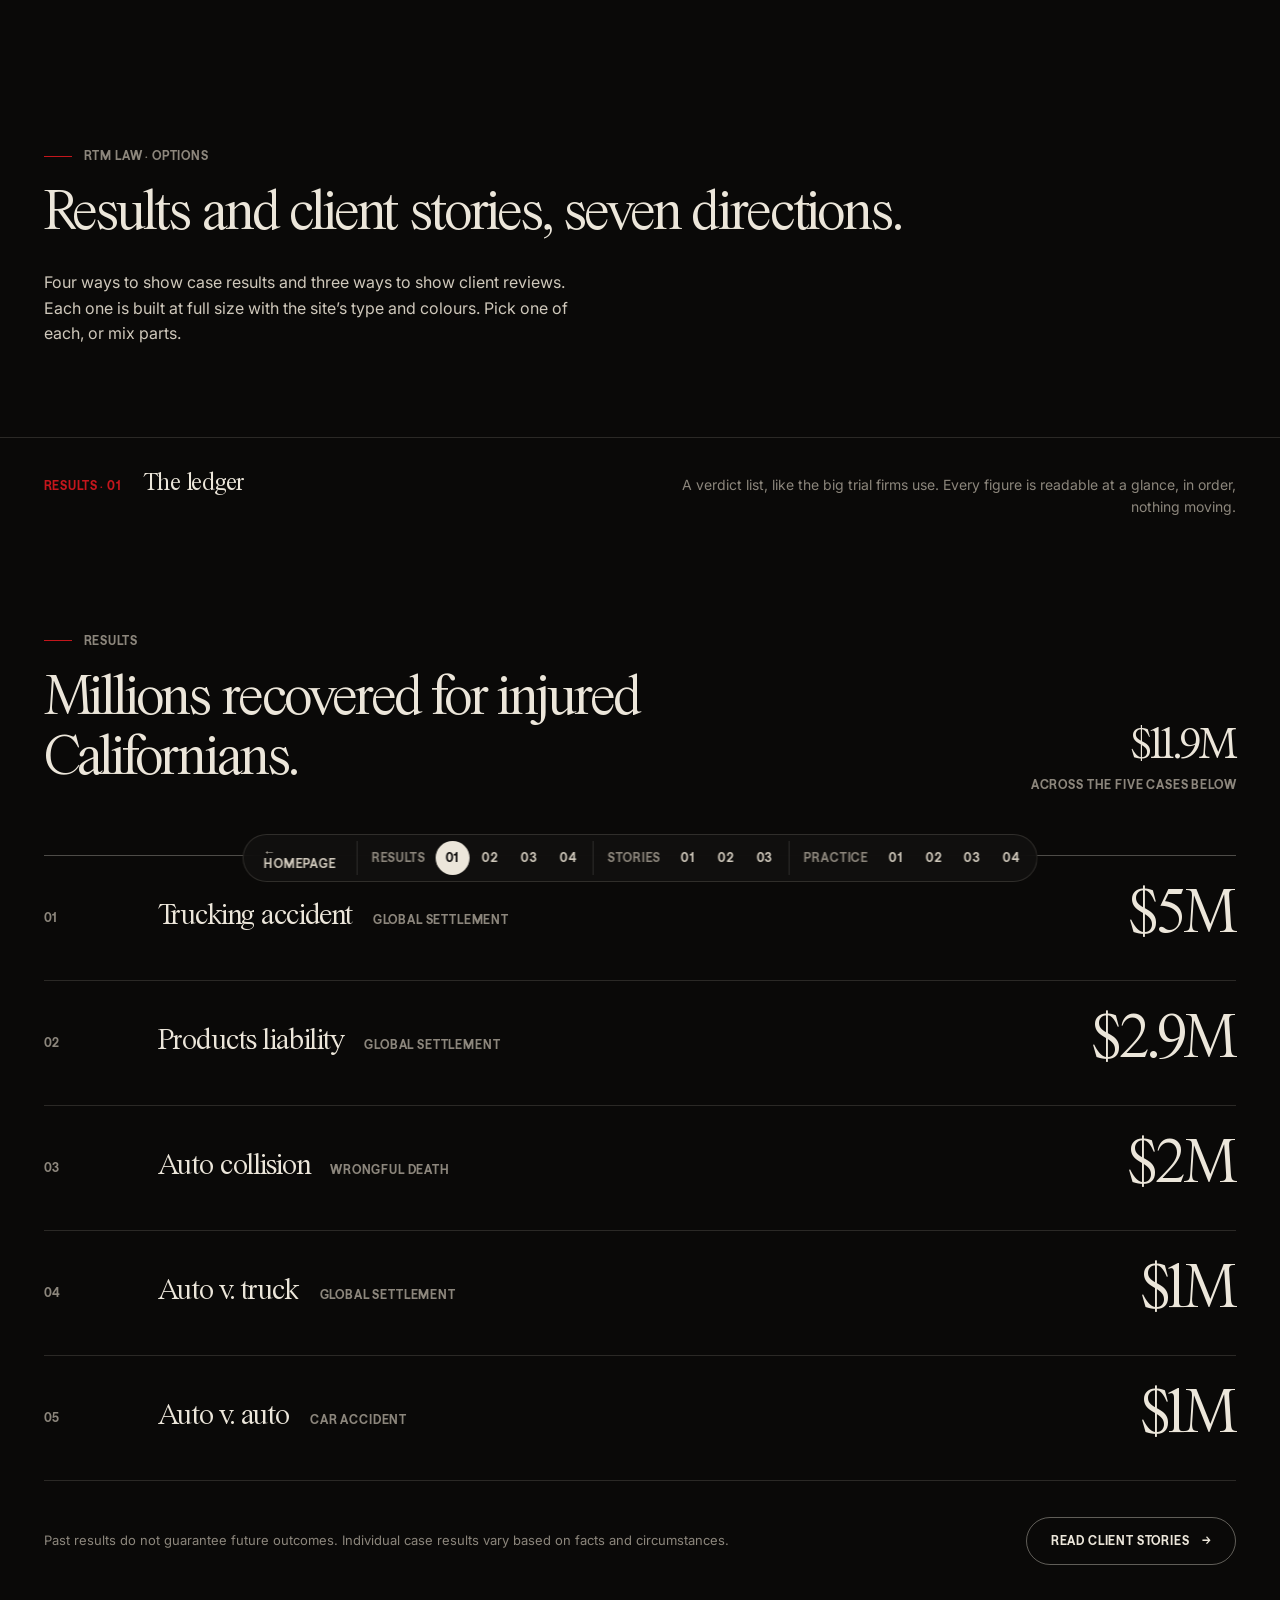
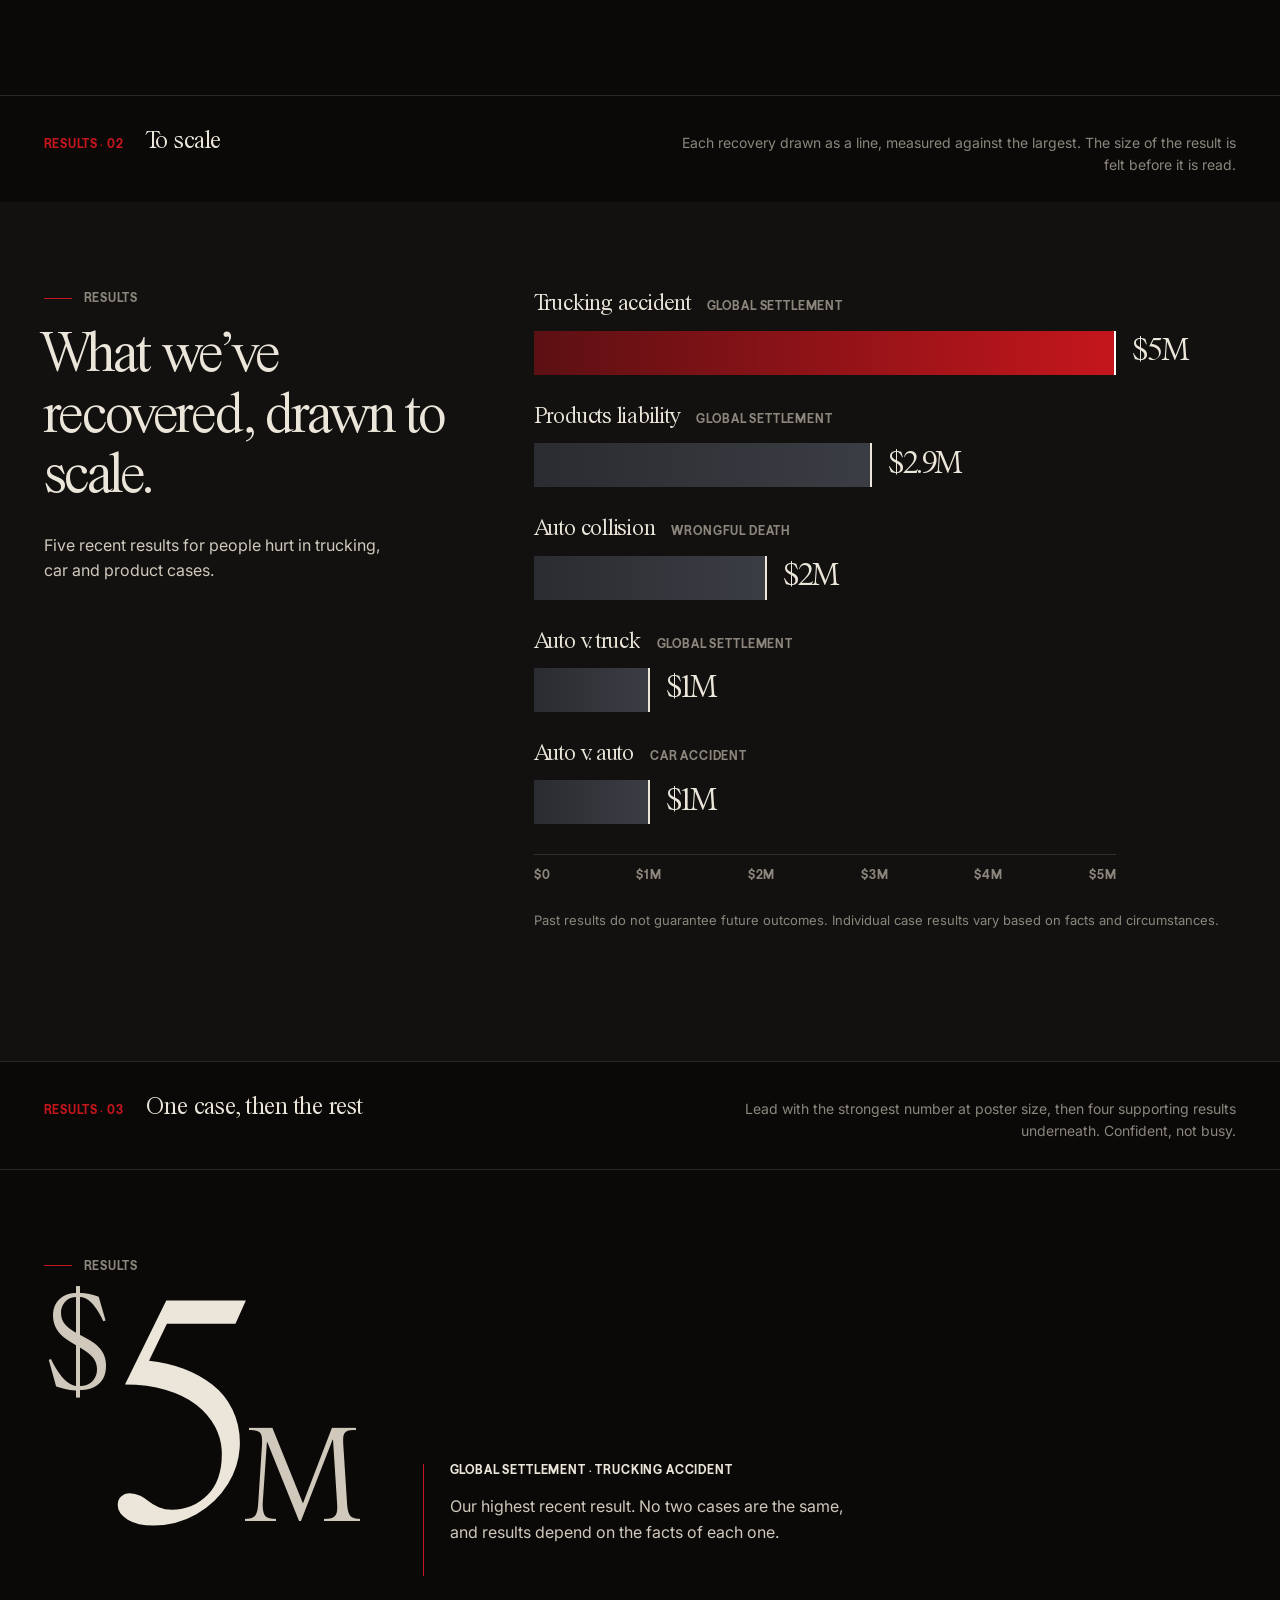
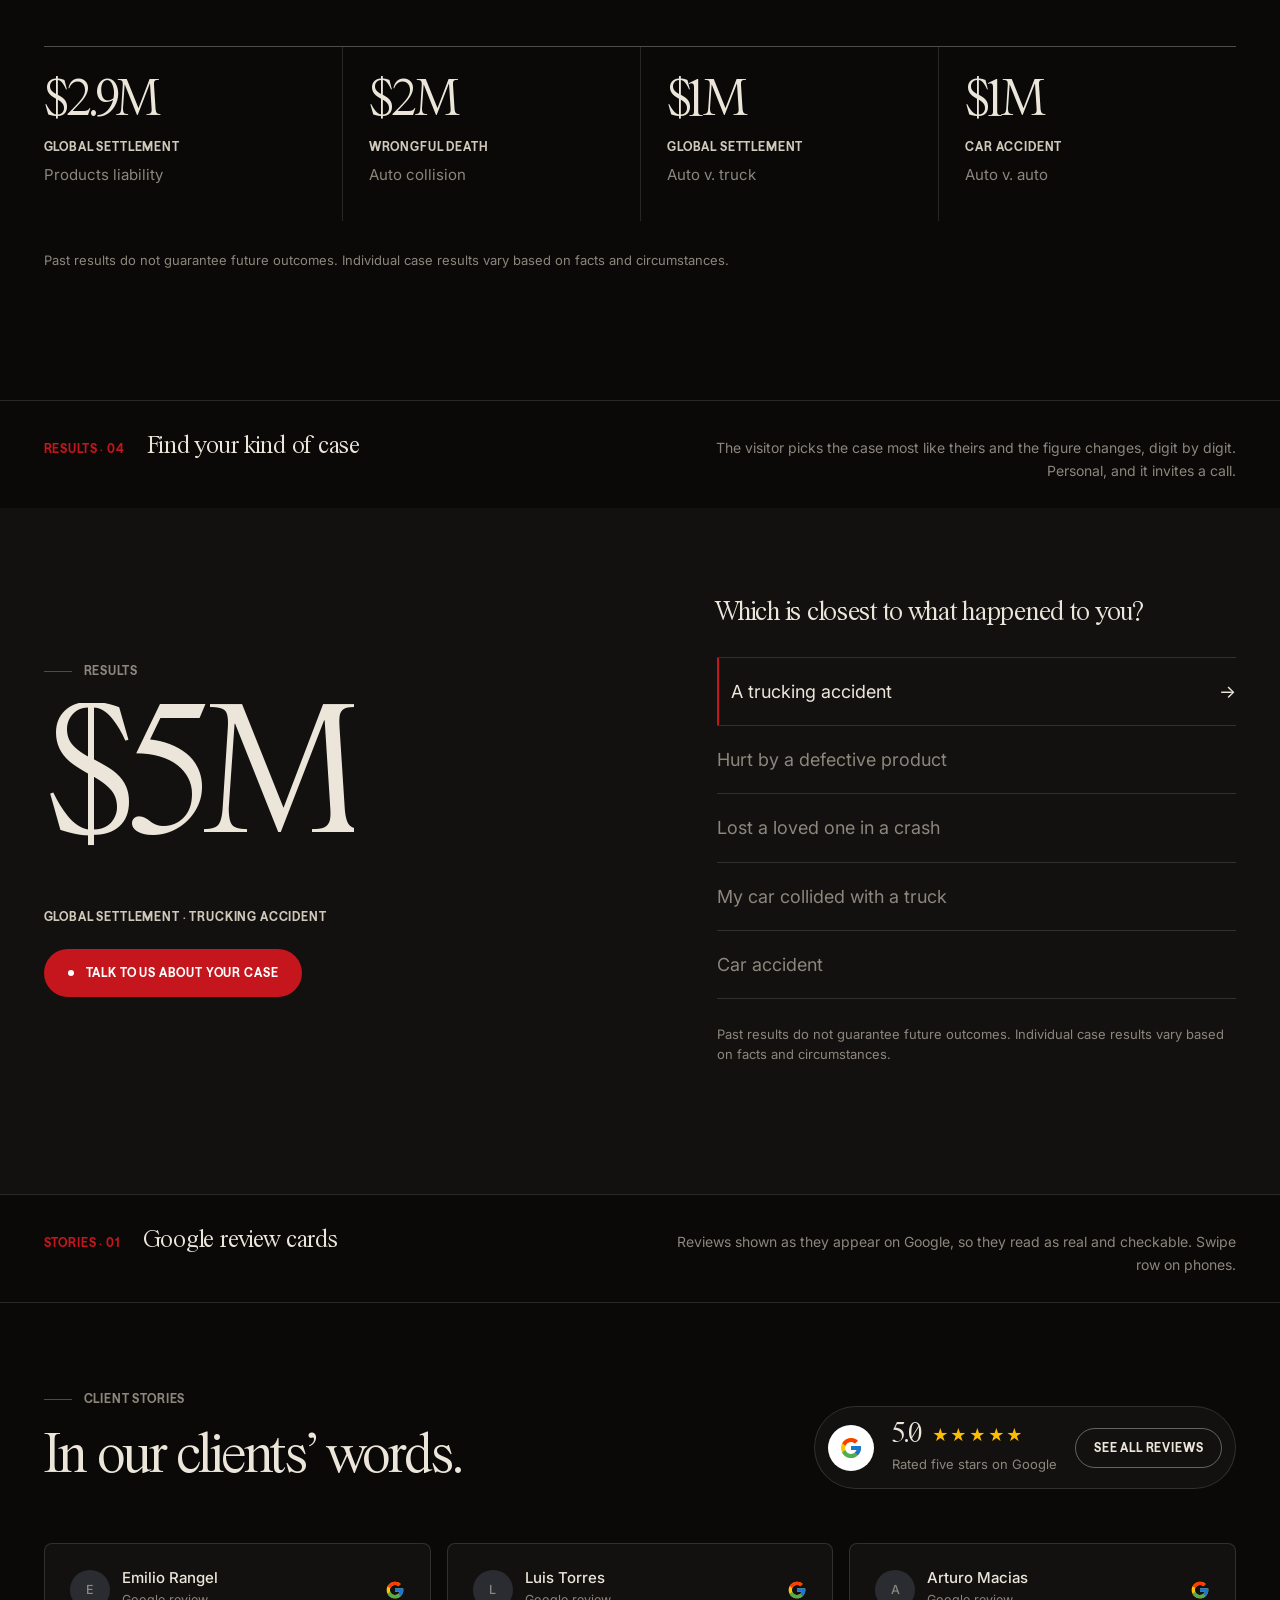
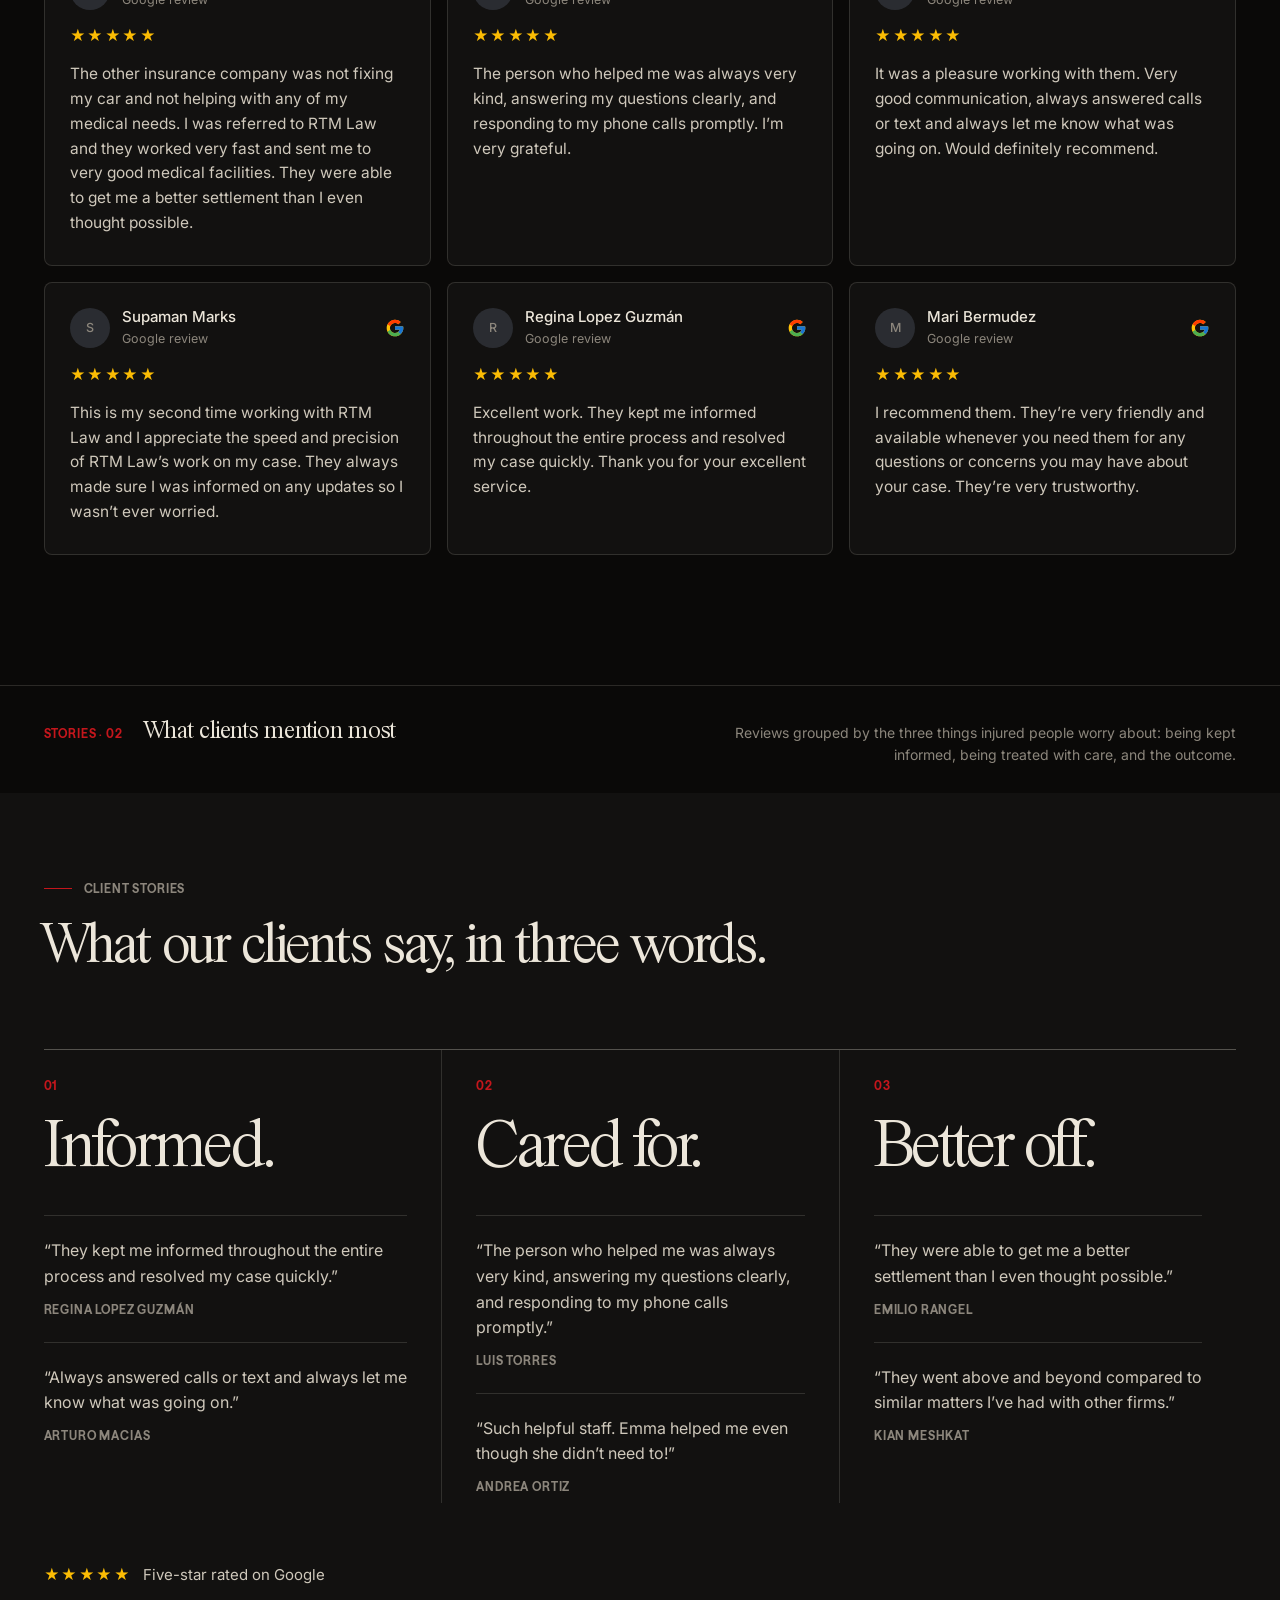
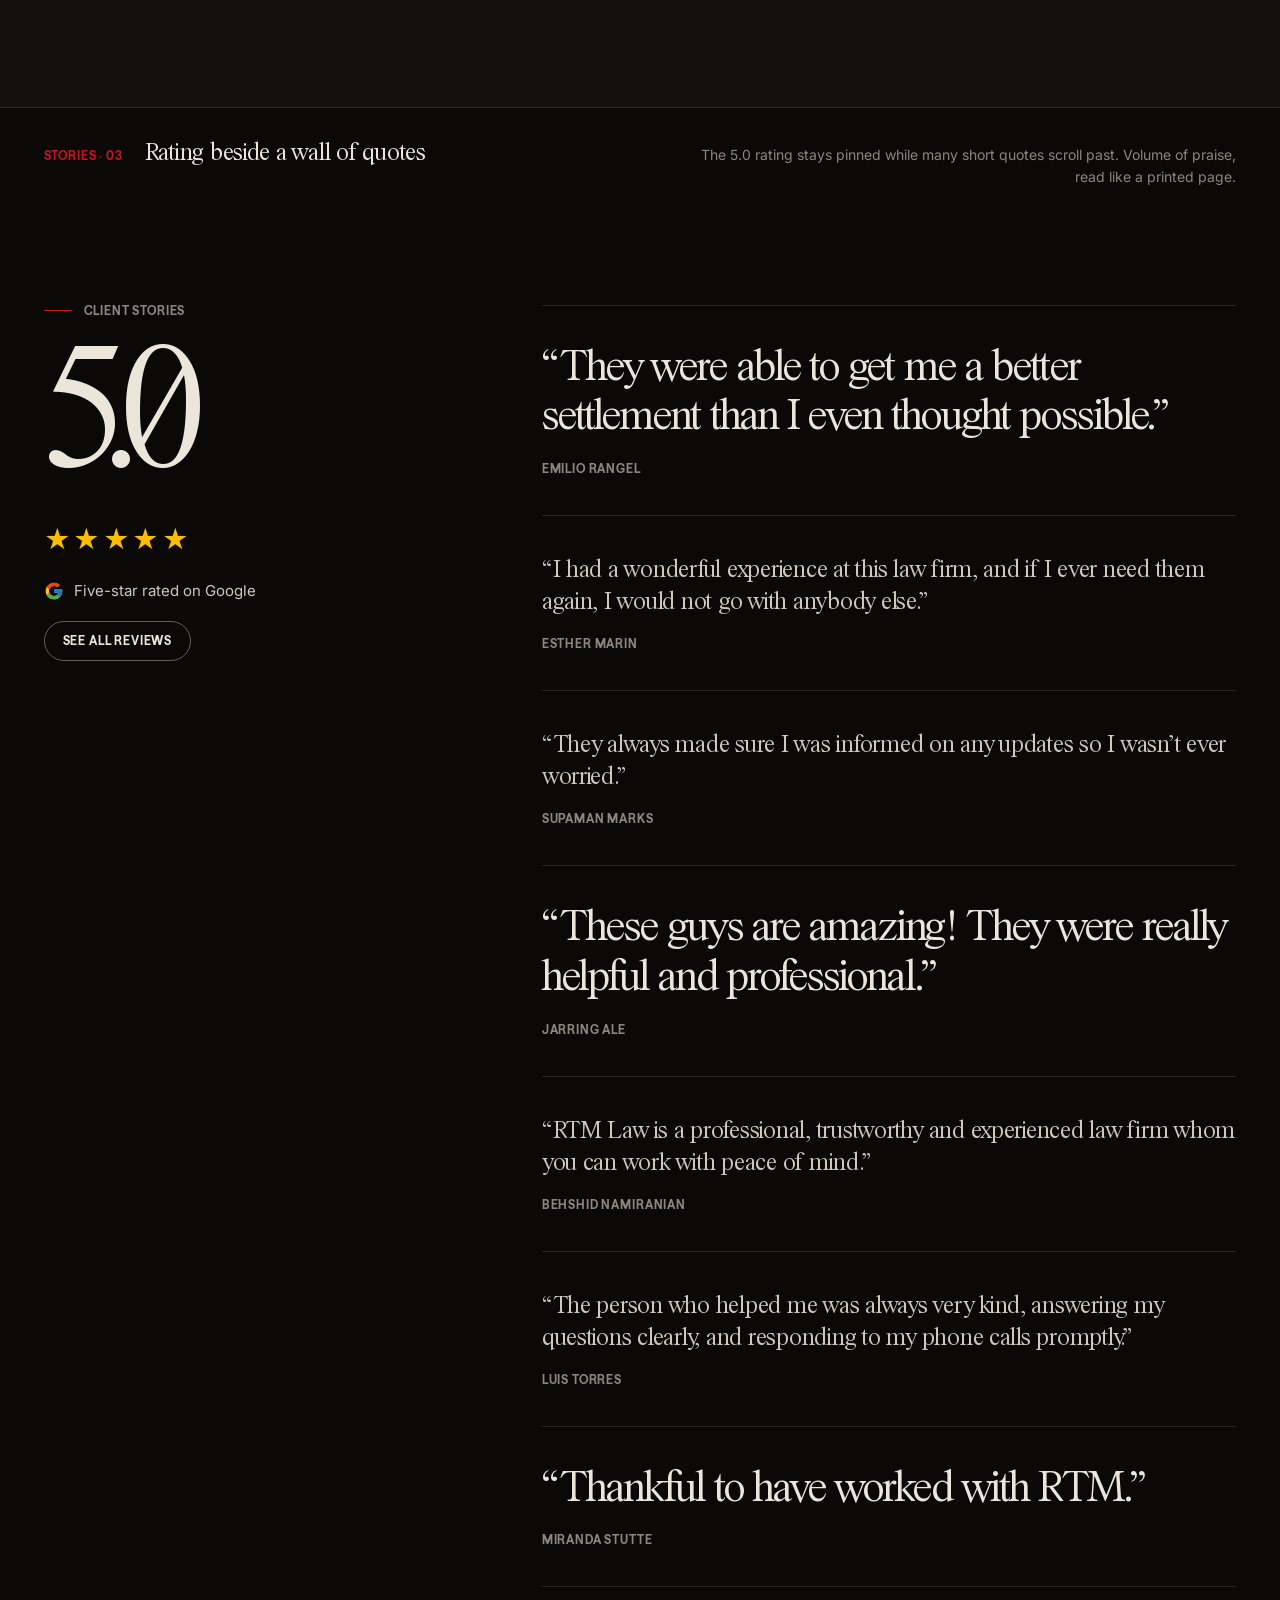
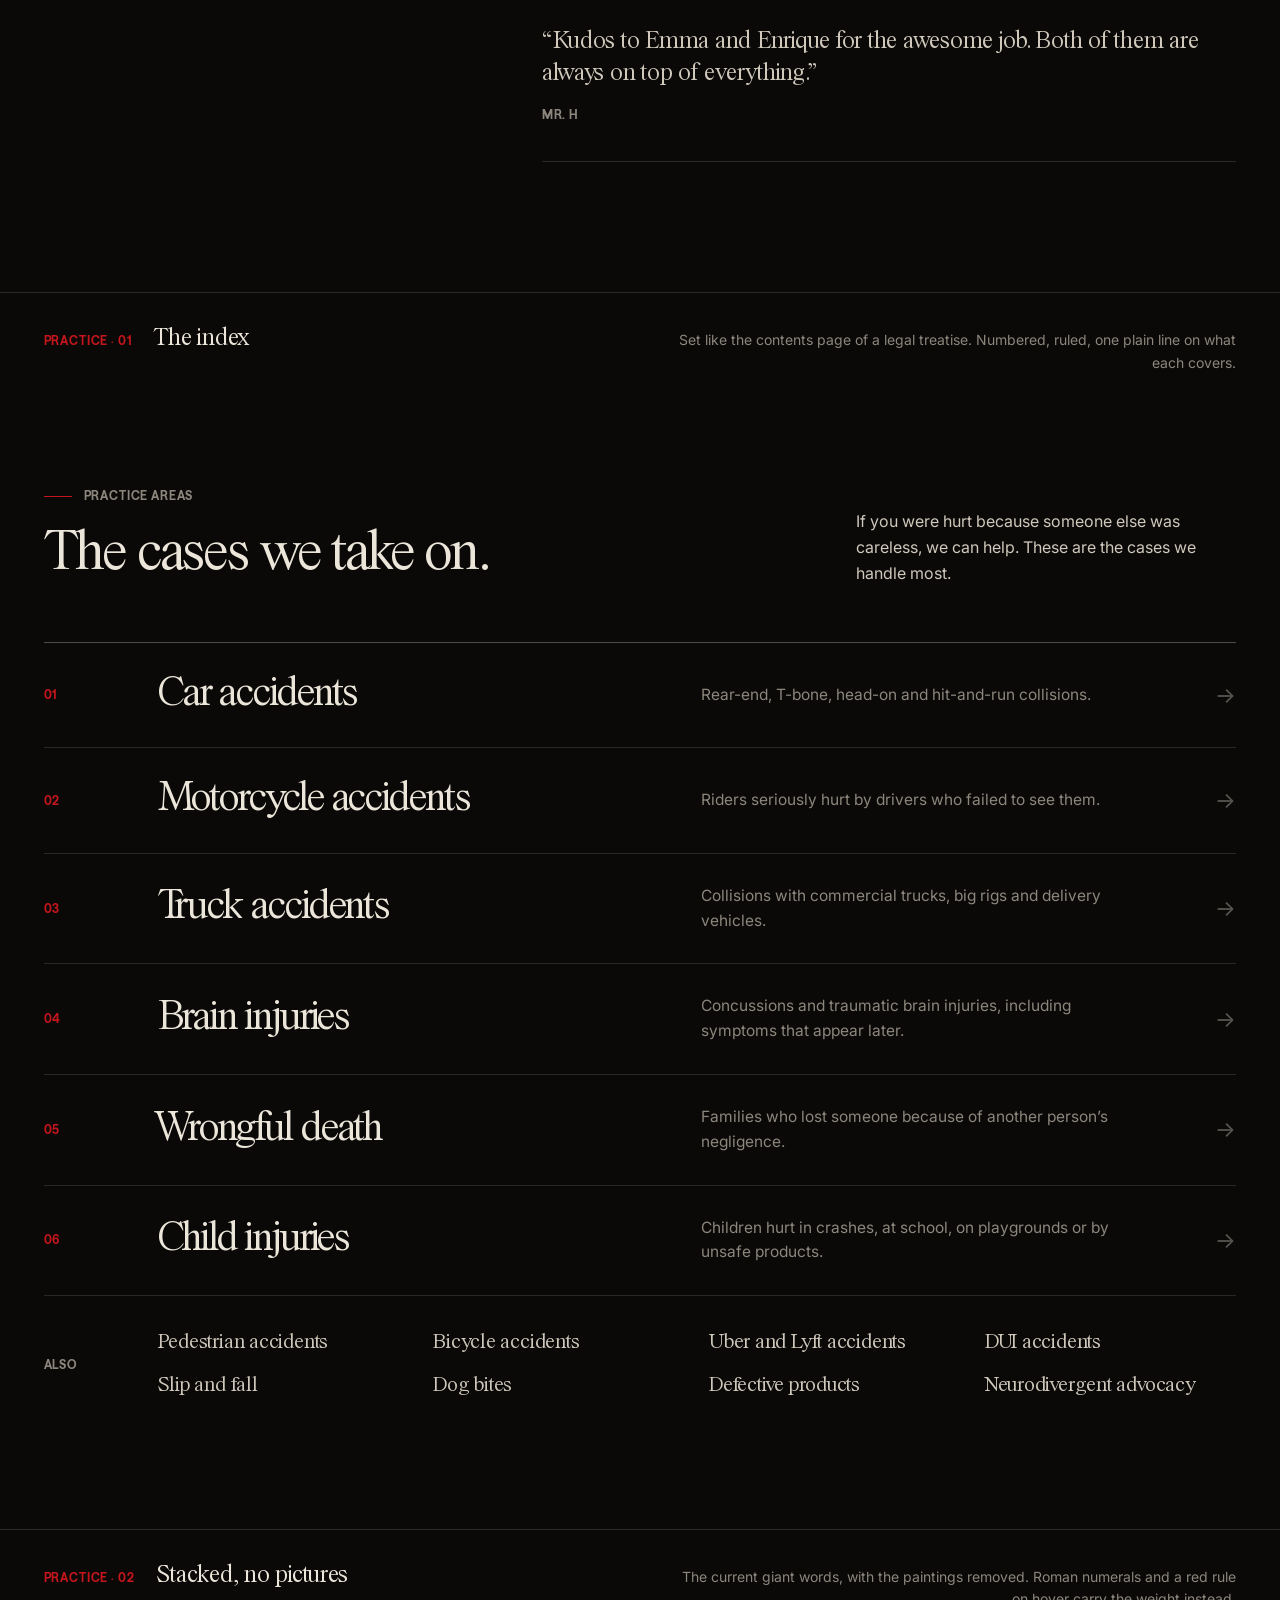
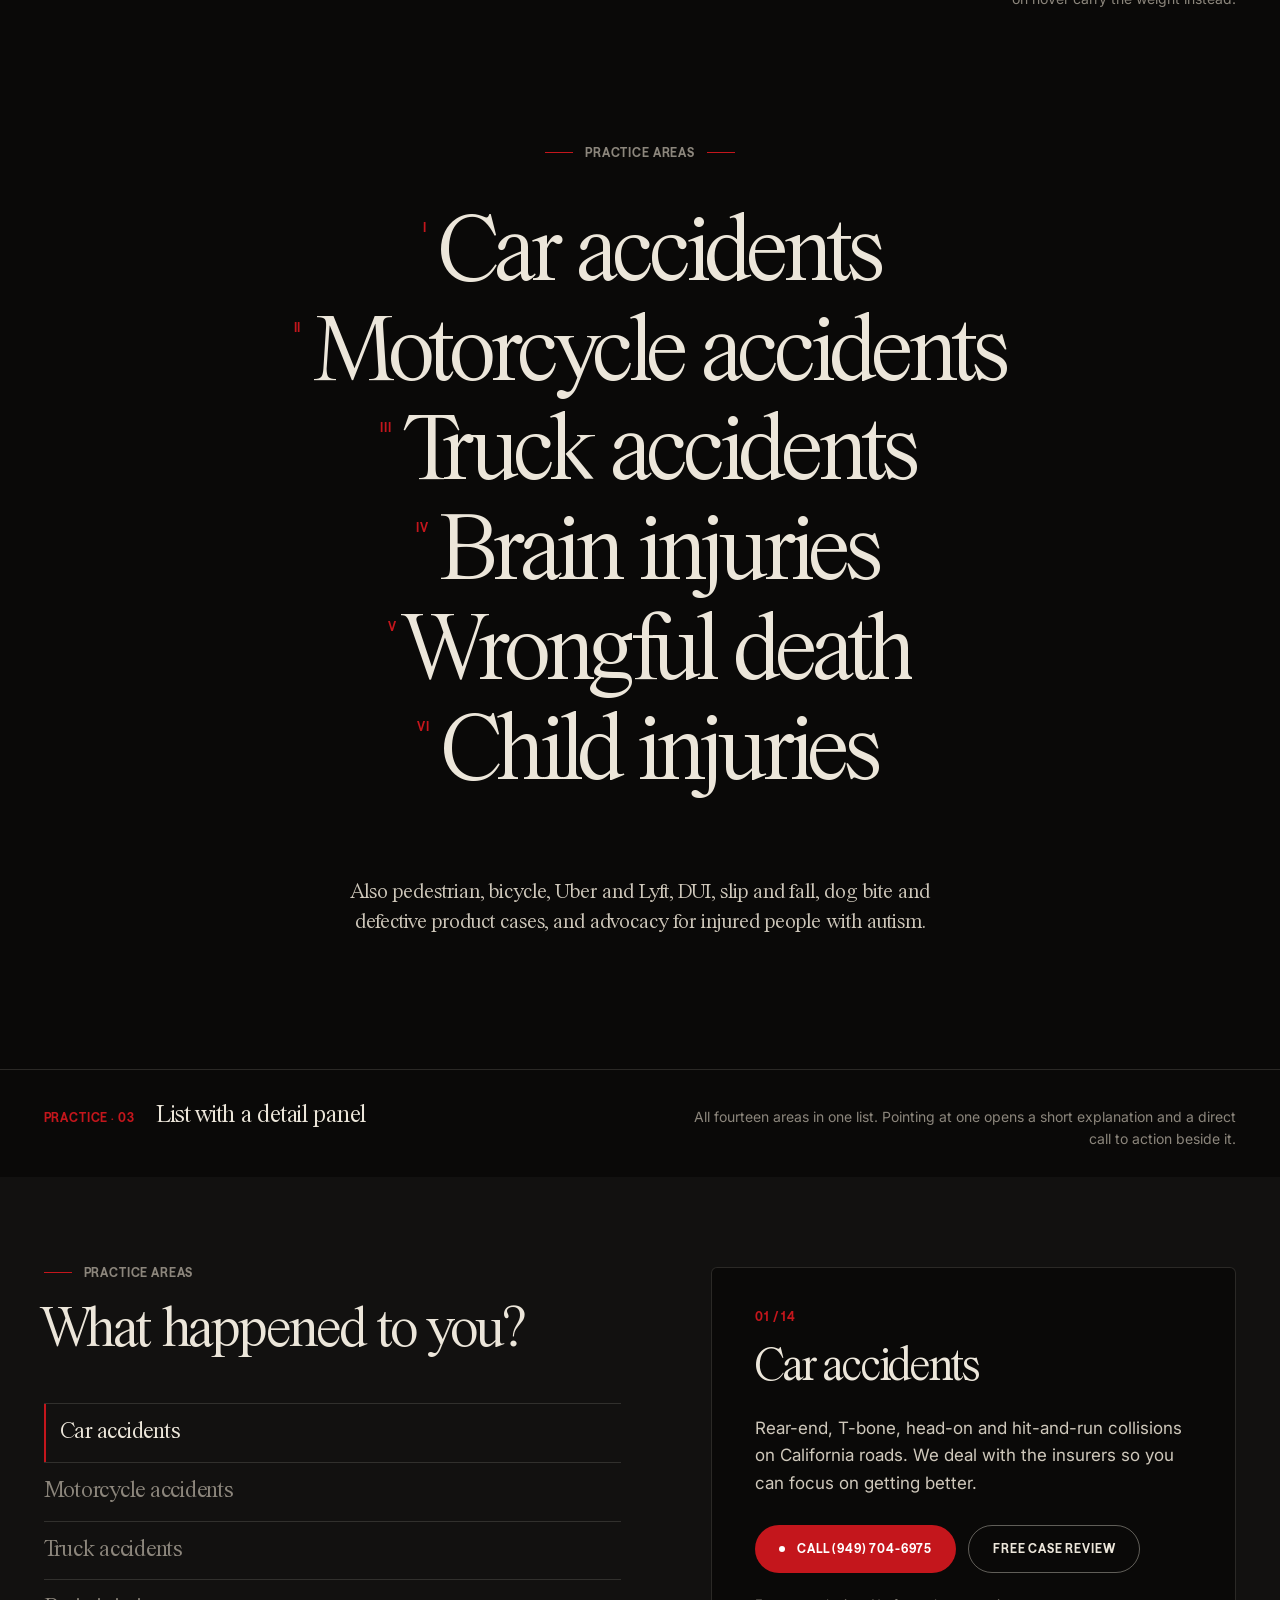
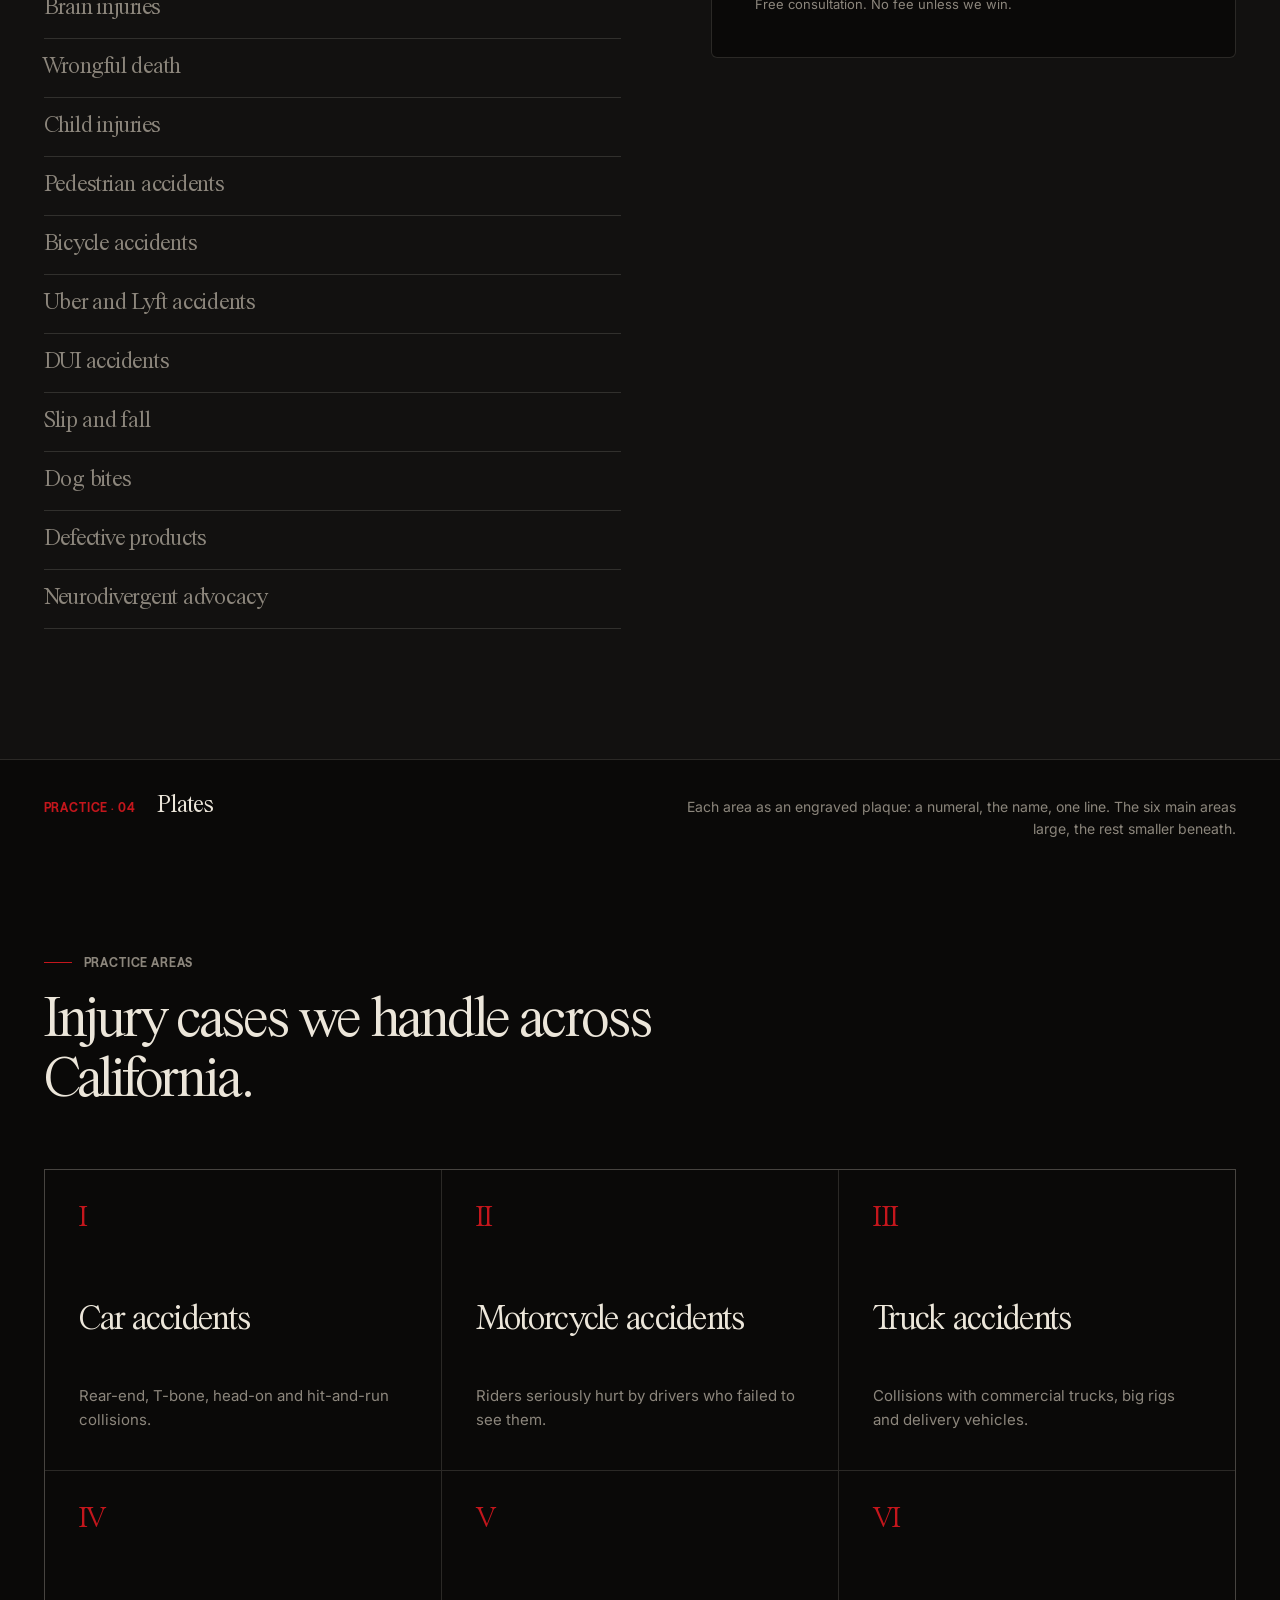
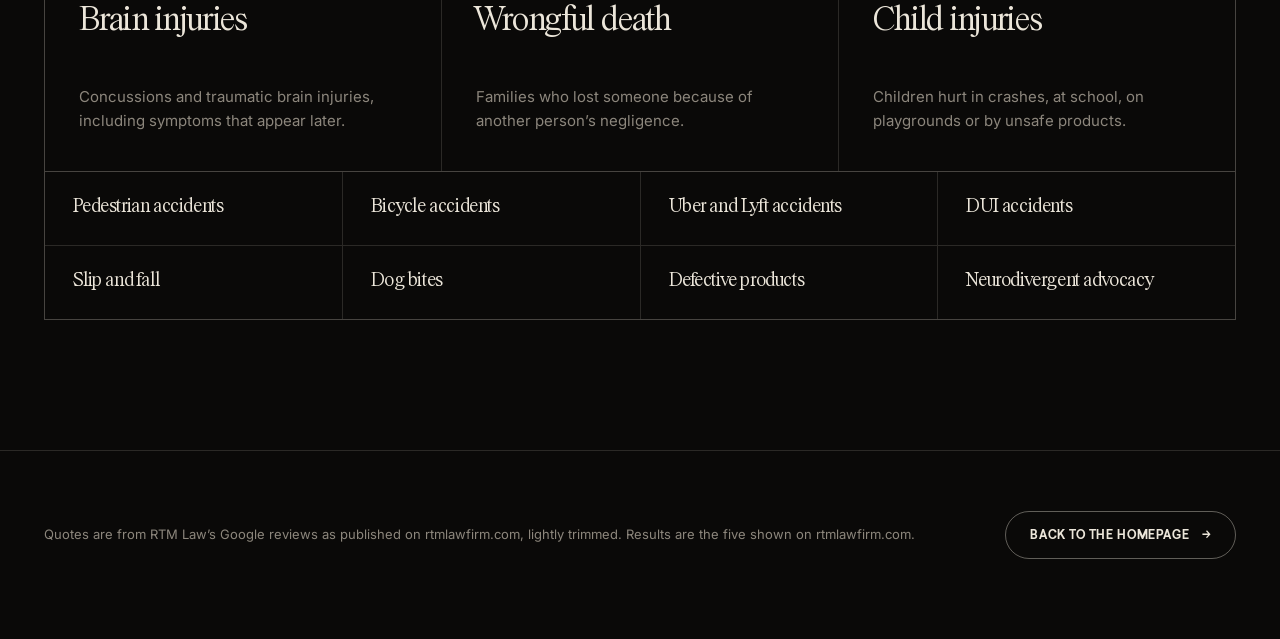
==== commit 8b0f1007: "Add Spanish toggle and practice-area options The Español link now translates the homepage in place (" ====
--- a/options.html
+++ b/options.html
@@ -18,6 +18,7 @@
   <a class="picker__home" href="index.html">← Homepage</a>
   <div class="picker__group"><span>Results</span><a href="#r1">01</a><a href="#r2">02</a><a href="#r3">03</a><a href="#r4">04</a></div>
   <div class="picker__group"><span>Stories</span><a href="#t1">01</a><a href="#t2">02</a><a href="#t3">03</a></div>
+  <div class="picker__group"><span>Practice</span><a href="#p1">01</a><a href="#p2">02</a><a href="#p3">03</a><a href="#p4">04</a></div>
 </nav>
 
 <header class="intro-o wrap">
@@ -228,6 +229,136 @@
   </section>
 </div>
 
+<!-- =======================================================
+     PRACTICE 01 — The index
+     ======================================================= -->
+<div class="opt" id="p1">
+  <div class="opt__bar wrap"><span class="opt__tag">Practice · 01</span><span class="opt__name">The index</span><span class="opt__why">Set like the contents page of a legal treatise. Numbered, ruled, one plain line on what each covers.</span></div>
+  <section class="p1">
+    <div class="wrap">
+      <div class="p1__head">
+        <div><p class="label rv"><span class="rule"></span>Practice areas</p><h2 class="h2 rv">The cases we take on.</h2></div>
+        <p class="p1__lede rv">If you were hurt because someone else was careless, we can help. These are the cases we handle most.</p>
+      </div>
+      <ol class="idx">
+        <li class="rv"><a href="https://rtmlawfirm.com/california-car-accident-attorney/"><span class="idx__n">01</span><span class="idx__t">Car accidents</span><span class="idx__d">Rear-end, T-bone, head-on and hit-and-run collisions.</span><span class="idx__a">→</span></a></li>
+        <li class="rv"><a href="https://rtmlawfirm.com/california-motorcycle-accident-attorney/"><span class="idx__n">02</span><span class="idx__t">Motorcycle accidents</span><span class="idx__d">Riders seriously hurt by drivers who failed to see them.</span><span class="idx__a">→</span></a></li>
+        <li class="rv"><a href="https://rtmlawfirm.com/california-truck-accident-attorney/"><span class="idx__n">03</span><span class="idx__t">Truck accidents</span><span class="idx__d">Collisions with commercial trucks, big rigs and delivery vehicles.</span><span class="idx__a">→</span></a></li>
+        <li class="rv"><a href="https://rtmlawfirm.com/california-brain-injury-attorney/"><span class="idx__n">04</span><span class="idx__t">Brain injuries</span><span class="idx__d">Concussions and traumatic brain injuries, including symptoms that appear later.</span><span class="idx__a">→</span></a></li>
+        <li class="rv"><a href="https://rtmlawfirm.com/california-wrongful-death-attorney/"><span class="idx__n">05</span><span class="idx__t">Wrongful death</span><span class="idx__d">Families who lost someone because of another person’s negligence.</span><span class="idx__a">→</span></a></li>
+        <li class="rv"><a href="https://rtmlawfirm.com/california-child-injury-attorney/"><span class="idx__n">06</span><span class="idx__t">Child injuries</span><span class="idx__d">Children hurt in crashes, at school, on playgrounds or by unsafe products.</span><span class="idx__a">→</span></a></li>
+      </ol>
+      <div class="idx__also rv">
+        <p class="label">Also</p>
+        <ul>
+          <li><a href="https://rtmlawfirm.com/california-pedestrian-accident-attorney/">Pedestrian accidents</a></li>
+          <li><a href="https://rtmlawfirm.com/california-bicycle-accident-attorney/">Bicycle accidents</a></li>
+          <li><a href="https://rtmlawfirm.com/california-uber-lyft-accident-attorney/">Uber and Lyft accidents</a></li>
+          <li><a href="https://rtmlawfirm.com/california-dui-accident-attorney/">DUI accidents</a></li>
+          <li><a href="https://rtmlawfirm.com/california-slip-and-fall-accident-attorney/">Slip and fall</a></li>
+          <li><a href="https://rtmlawfirm.com/california-dog-bite-attorney/">Dog bites</a></li>
+          <li><a href="https://rtmlawfirm.com/california-defective-product-liability-attorney/">Defective products</a></li>
+          <li><a href="https://rtmlawfirm.com/california-lawyer-for-autism/">Neurodivergent advocacy</a></li>
+        </ul>
+      </div>
+    </div>
+  </section>
+</div>
+
+<!-- =======================================================
+     PRACTICE 02 — Stacked, no pictures
+     ======================================================= -->
+<div class="opt" id="p2">
+  <div class="opt__bar wrap"><span class="opt__tag">Practice · 02</span><span class="opt__name">Stacked, no pictures</span><span class="opt__why">The current giant words, with the paintings removed. Roman numerals and a red rule on hover carry the weight instead.</span></div>
+  <section class="p2">
+    <div class="wrap">
+      <p class="label rv center"><span class="rule"></span>Practice areas<span class="rule"></span></p>
+      <ul class="stk">
+        <li class="pw__row"><a href="https://rtmlawfirm.com/california-car-accident-attorney/"><sup>I</sup><span class="pw__w">Car accidents</span></a></li>
+        <li class="pw__row"><a href="https://rtmlawfirm.com/california-motorcycle-accident-attorney/"><sup>II</sup><span class="pw__w">Motorcycle accidents</span></a></li>
+        <li class="pw__row"><a href="https://rtmlawfirm.com/california-truck-accident-attorney/"><sup>III</sup><span class="pw__w">Truck accidents</span></a></li>
+        <li class="pw__row"><a href="https://rtmlawfirm.com/california-brain-injury-attorney/"><sup>IV</sup><span class="pw__w">Brain injuries</span></a></li>
+        <li class="pw__row"><a href="https://rtmlawfirm.com/california-wrongful-death-attorney/"><sup>V</sup><span class="pw__w">Wrongful death</span></a></li>
+        <li class="pw__row"><a href="https://rtmlawfirm.com/california-child-injury-attorney/"><sup>VI</sup><span class="pw__w">Child injuries</span></a></li>
+      </ul>
+      <p class="stk__also rv">Also pedestrian, bicycle, Uber and Lyft, DUI, slip and fall, dog bite and defective product cases, and advocacy for injured people with autism.</p>
+    </div>
+  </section>
+</div>
+
+<!-- =======================================================
+     PRACTICE 03 — List with a detail panel
+     ======================================================= -->
+<div class="opt" id="p3">
+  <div class="opt__bar wrap"><span class="opt__tag">Practice · 03</span><span class="opt__name">List with a detail panel</span><span class="opt__why">All fourteen areas in one list. Pointing at one opens a short explanation and a direct call to action beside it.</span></div>
+  <section class="p3" data-p3>
+    <div class="wrap p3__grid">
+      <div>
+        <p class="label rv"><span class="rule"></span>Practice areas</p>
+        <h2 class="h2 rv p3__h">What happened to you?</h2>
+        <ul class="p3__list">
+          <li><button class="is-on" data-d="Rear-end, T-bone, head-on and hit-and-run collisions on California roads. We deal with the insurers so you can focus on getting better.">Car accidents</button></li>
+          <li><button data-d="Riders are often blamed and badly hurt. We push back on bias and pursue the full cost of your injuries.">Motorcycle accidents</button></li>
+          <li><button data-d="Collisions with commercial trucks, big rigs and delivery vehicles, where the trucking company and its insurer are usually involved.">Truck accidents</button></li>
+          <li><button data-d="Concussions and traumatic brain injuries, including symptoms that only appear days or weeks later.">Brain injuries</button></li>
+          <li><button data-d="For families who lost someone because of another person’s negligence. We handle the legal side with care while you grieve.">Wrongful death</button></li>
+          <li><button data-d="Children hurt in crashes, at school, on playgrounds or by unsafe products.">Child injuries</button></li>
+          <li><button data-d="People on foot struck by vehicles in crosswalks, parking lots and streets.">Pedestrian accidents</button></li>
+          <li><button data-d="Cyclists hit by cars, struck by opening doors or hurt by unsafe roads.">Bicycle accidents</button></li>
+          <li><button data-d="Passengers, drivers and others hurt in Uber and Lyft crashes, where several insurance policies can apply.">Uber and Lyft accidents</button></li>
+          <li><button data-d="Injuries caused by drunk or impaired drivers.">DUI accidents</button></li>
+          <li><button data-d="Falls on unsafe property: wet floors, broken steps, poor lighting.">Slip and fall</button></li>
+          <li><button data-d="Bites and attacks. California generally holds dog owners responsible for the harm their dogs cause.">Dog bites</button></li>
+          <li><button data-d="Injuries from defective vehicles, devices and consumer products.">Defective products</button></li>
+          <li><button data-d="We represent injured people with autism and special needs, with clear communication and accommodations tailored to each client.">Neurodivergent advocacy</button></li>
+        </ul>
+      </div>
+      <aside class="p3__panel">
+        <p class="p3__count" data-n>01 / 14</p>
+        <h3 class="p3__name" data-t>Car accidents</h3>
+        <p class="p3__desc" data-desc>Rear-end, T-bone, head-on and hit-and-run collisions on California roads. We deal with the insurers so you can focus on getting better.</p>
+        <div class="p3__ctas">
+          <a class="btn btn--red" href="tel:+19497046975"><span class="dot"></span>Call (949) 704-6975</a>
+          <a class="btn btn--line" href="index.html#contact">Free case review</a>
+        </div>
+        <p class="note">Free consultation. No fee unless we win.</p>
+      </aside>
+    </div>
+  </section>
+</div>
+
+<!-- =======================================================
+     PRACTICE 04 — Plates
+     ======================================================= -->
+<div class="opt" id="p4">
+  <div class="opt__bar wrap"><span class="opt__tag">Practice · 04</span><span class="opt__name">Plates</span><span class="opt__why">Each area as an engraved plaque: a numeral, the name, one line. The six main areas large, the rest smaller beneath.</span></div>
+  <section class="p4">
+    <div class="wrap">
+      <div class="p1__head">
+        <div><p class="label rv"><span class="rule"></span>Practice areas</p><h2 class="h2 rv">Injury cases we handle across California.</h2></div>
+      </div>
+      <div class="plates">
+        <a class="plate rv" href="https://rtmlawfirm.com/california-car-accident-attorney/"><span class="plate__n">I</span><span class="plate__t">Car accidents</span><span class="plate__d">Rear-end, T-bone, head-on and hit-and-run collisions.</span></a>
+        <a class="plate rv" href="https://rtmlawfirm.com/california-motorcycle-accident-attorney/"><span class="plate__n">II</span><span class="plate__t">Motorcycle accidents</span><span class="plate__d">Riders seriously hurt by drivers who failed to see them.</span></a>
+        <a class="plate rv" href="https://rtmlawfirm.com/california-truck-accident-attorney/"><span class="plate__n">III</span><span class="plate__t">Truck accidents</span><span class="plate__d">Collisions with commercial trucks, big rigs and delivery vehicles.</span></a>
+        <a class="plate rv" href="https://rtmlawfirm.com/california-brain-injury-attorney/"><span class="plate__n">IV</span><span class="plate__t">Brain injuries</span><span class="plate__d">Concussions and traumatic brain injuries, including symptoms that appear later.</span></a>
+        <a class="plate rv" href="https://rtmlawfirm.com/california-wrongful-death-attorney/"><span class="plate__n">V</span><span class="plate__t">Wrongful death</span><span class="plate__d">Families who lost someone because of another person’s negligence.</span></a>
+        <a class="plate rv" href="https://rtmlawfirm.com/california-child-injury-attorney/"><span class="plate__n">VI</span><span class="plate__t">Child injuries</span><span class="plate__d">Children hurt in crashes, at school, on playgrounds or by unsafe products.</span></a>
+      </div>
+      <div class="plates plates--sm">
+        <a class="plate rv" href="https://rtmlawfirm.com/california-pedestrian-accident-attorney/"><span class="plate__t">Pedestrian accidents</span></a>
+        <a class="plate rv" href="https://rtmlawfirm.com/california-bicycle-accident-attorney/"><span class="plate__t">Bicycle accidents</span></a>
+        <a class="plate rv" href="https://rtmlawfirm.com/california-uber-lyft-accident-attorney/"><span class="plate__t">Uber and Lyft accidents</span></a>
+        <a class="plate rv" href="https://rtmlawfirm.com/california-dui-accident-attorney/"><span class="plate__t">DUI accidents</span></a>
+        <a class="plate rv" href="https://rtmlawfirm.com/california-slip-and-fall-accident-attorney/"><span class="plate__t">Slip and fall</span></a>
+        <a class="plate rv" href="https://rtmlawfirm.com/california-dog-bite-attorney/"><span class="plate__t">Dog bites</span></a>
+        <a class="plate rv" href="https://rtmlawfirm.com/california-defective-product-liability-attorney/"><span class="plate__t">Defective products</span></a>
+        <a class="plate rv" href="https://rtmlawfirm.com/california-lawyer-for-autism/"><span class="plate__t">Neurodivergent advocacy</span></a>
+      </div>
+    </div>
+  </section>
+</div>
+
 <footer class="opts__end wrap">
   <p class="note">Quotes are from RTM Law’s Google reviews as published on rtmlawfirm.com, lightly trimmed. Results are the five shown on rtmlawfirm.com.</p>
   <a class="btn btn--line" href="index.html">Back to the homepage<span class="arrow">→</span></a>
--- a/styles.css
+++ b/styles.css
@@ -180,7 +180,7 @@
 .hero__title .hl[data-l="2"] .hl__i { transition-delay: .2s; }
 .hl--split .hl__i { display: flex; align-items: center; gap: .22em; }
 .w-left, .w-right { display: inline-block; will-change: transform; }
-.chip {
+.chip { flex: none;
   display: inline-block; position: relative;
   width: 1.9em; height: .74em;
   border-radius: .1em; overflow: hidden;
@@ -546,3 +546,13 @@
   .gcards::after { content: ""; flex: 0 0 1px; }
   .gcard { flex: 0 0 82vw; scroll-snap-align: start; }
 }
+
+/* ---------- Spanish ---------- */
+.tr-note { margin-top: 22px; }
+html:not([lang="es"]) .tr-note { display: none; }
+html[lang="es"] .hero__title { font-size: clamp(46px, 6.6vw, 120px); }
+html[lang="es"] .pw__row a { font-size: clamp(42px, 7.2vw, 130px); }
+@media (max-width: 760px) {
+  html[lang="es"] .hero__title { font-size: clamp(36px, 10vw, 52px); }
+  html[lang="es"] .pw__row a { font-size: clamp(30px, 9.2vw, 48px); }
+}
--- a/options.css
+++ b/options.css
@@ -237,3 +237,103 @@
 
   .opts__end { padding-bottom: 110px; }
 }
+
+/* =========================================================
+   PRACTICE 01 — the index
+   ========================================================= */
+.p1, .p4 { padding: 90px 0 130px; }
+.p1__head { display: flex; justify-content: space-between; align-items: flex-end; gap: 30px 60px; margin-bottom: 56px; flex-wrap: wrap; }
+.p1__head .h2 { margin-top: 24px; max-width: 760px; }
+.p1__lede { color: var(--bone-2); max-width: 380px; }
+.idx { list-style: none; margin: 0; padding: 0; border-top: 1px solid rgba(236,230,218,.3); }
+.idx a { position: relative; display: grid; grid-template-columns: 90px minmax(0, 1.1fr) minmax(0, 1fr) 40px; align-items: center; gap: 24px; padding: 30px 0; border-bottom: 1px solid var(--line); transition: padding .6s var(--ease), background .6s var(--ease); }
+.idx a::before { content: ""; position: absolute; left: 0; bottom: -1px; height: 1px; width: 0; background: var(--red); transition: width .9s var(--ease); }
+.idx a:hover { padding-left: 18px; padding-right: 18px; background: var(--ink-2); }
+.idx a:hover::before { width: 100%; }
+.idx__n { font: var(--ui); letter-spacing: var(--ui-track); color: var(--red); }
+.idx__t { font: 400 clamp(32px, 3.4vw, 58px)/1.02 var(--serif); letter-spacing: -.025em; }
+.idx__d { color: var(--grey); font-size: 15.5px; max-width: 420px; transition: color .5s; }
+.idx a:hover .idx__d { color: var(--bone-2); }
+.idx__a { justify-self: end; font-size: 22px; opacity: .35; transition: opacity .5s, transform .6s var(--ease); }
+.idx a:hover .idx__a { opacity: 1; transform: translateX(4px); }
+.idx__also { display: grid; grid-template-columns: 90px 1fr; gap: 24px; padding-top: 34px; }
+.idx__also ul { list-style: none; margin: 0; padding: 0; display: grid; grid-template-columns: repeat(4, 1fr); gap: 16px 24px; }
+.idx__also a { font: 400 22px/1.2 var(--serif); letter-spacing: -.01em; color: var(--bone-2); transition: color .4s; }
+.idx__also a:hover { color: var(--bone); }
+
+/* =========================================================
+   PRACTICE 02 — stacked words, no pictures
+   ========================================================= */
+.p2 { padding: 110px 0 130px; }
+.p2 > .wrap > .label { margin-bottom: 50px; }
+.stk { list-style: none; margin: 0; padding: 0; display: grid; justify-items: center; text-align: center; }
+.stk a { position: relative; display: inline-flex; align-items: flex-start; gap: .12em; font: 400 clamp(46px, 7.6vw, 136px)/1.02 var(--serif); letter-spacing: -.03em; }
+.stk sup { font: var(--ui); letter-spacing: var(--ui-track); color: var(--red); margin-top: 1.1em; min-width: 2.4em; text-align: right; }
+.stk a::after { content: ""; position: absolute; left: 2.6em; right: 0; bottom: .06em; height: 2px; background: var(--red); transform: scaleX(0); transform-origin: left; transition: transform .8s var(--ease); }
+.stk:hover .pw__w { color: rgba(236,230,218,.3); }
+.stk a:hover .pw__w { color: var(--bone); }
+.stk a:hover::after { transform: scaleX(1); }
+.stk__also { max-width: 640px; margin: 70px auto 0; text-align: center; color: var(--bone-2); font: 400 clamp(20px, 1.7vw, 26px)/1.4 var(--serif); }
+
+/* =========================================================
+   PRACTICE 03 — list with a detail panel
+   ========================================================= */
+.p3 { padding: 90px 0 130px; background: var(--ink-2); }
+.p3__grid { display: grid; grid-template-columns: 1.1fr 1fr; gap: clamp(40px, 7vw, 130px); align-items: start; }
+.p3__h { margin: 24px 0 40px; }
+.p3__list { list-style: none; margin: 0; padding: 0; border-top: 1px solid var(--line); }
+.p3__list button { width: 100%; text-align: left; padding: 15px 0; border-bottom: 1px solid var(--line); font: 400 clamp(22px, 1.9vw, 30px)/1.15 var(--serif); letter-spacing: -.01em; color: var(--grey); transition: color .4s var(--ease), padding .5s var(--ease), box-shadow .5s var(--ease); }
+.p3__list button:hover, .p3__list button.is-on { color: var(--bone); }
+.p3__list button.is-on { padding-left: 16px; box-shadow: inset 2px 0 0 var(--red); }
+.p3__panel { position: sticky; top: 110px; display: grid; gap: 22px; padding: 44px; background: var(--ink); border-radius: 6px; box-shadow: inset 0 0 0 1px var(--line); }
+.p3__count { font: var(--ui); letter-spacing: var(--ui-track); color: var(--red); }
+.p3__name { margin: 0; font: 400 clamp(40px, 3.8vw, 66px)/1 var(--serif); letter-spacing: -.025em; }
+.p3__desc { color: var(--bone-2); font-size: 17px; line-height: 1.6; max-width: 480px; min-height: 4.8em; }
+.p3__ctas { display: flex; gap: 12px; flex-wrap: wrap; margin-top: 6px; }
+.p3__panel .is-swap { animation: swap .7s var(--ease); }
+@keyframes swap { from { opacity: 0; transform: translateY(12px); } to { opacity: 1; transform: none; } }
+
+/* =========================================================
+   PRACTICE 04 — plates
+   ========================================================= */
+.plates { display: grid; grid-template-columns: repeat(3, 1fr); gap: 1px; background: var(--line); border: 1px solid var(--line); }
+.plate { position: relative; display: grid; align-content: space-between; gap: 40px; min-height: 300px; padding: 34px 34px 38px; background: var(--ink); transition: background .6s var(--ease); }
+.plate::before { content: ""; position: absolute; left: 0; right: 0; top: 0; height: 2px; background: var(--red); transform: scaleX(0); transform-origin: left; transition: transform .8s var(--ease); }
+.plate:hover { background: #121316; }
+.plate:hover::before { transform: scaleX(1); }
+.plate__n { font: 400 30px/1 var(--serif); color: var(--red); letter-spacing: .02em; }
+.plate__t { font: 400 clamp(32px, 2.8vw, 48px)/1.02 var(--serif); letter-spacing: -.02em; display: block; }
+.plate__d { color: var(--grey); font-size: 15px; max-width: 320px; margin-top: -24px; }
+.plates:not(.plates--sm) .plate:nth-child(3n+2) { transition-delay: .06s; }
+.plates--sm { grid-template-columns: repeat(4, 1fr); border-top: 0; }
+.plates--sm .plate { min-height: 0; padding: 26px 28px; }
+.plates--sm .plate__t { font-size: clamp(20px, 1.6vw, 26px); }
+
+@media (max-width: 760px) {
+  .p1, .p2, .p3, .p4 { padding: 60px 0 90px; }
+  .p1__head { margin-bottom: 36px; }
+  .idx a { grid-template-columns: 34px 1fr 20px; gap: 6px 14px; padding: 22px 0; }
+  .idx a:hover { padding-left: 0; padding-right: 0; background: none; }
+  .idx__t { font-size: 30px; grid-column: 2; }
+  .idx__d { grid-column: 2; grid-row: 2; font-size: 14px; }
+  .idx__a { grid-column: 3; grid-row: 1; }
+  .idx__n { grid-row: 1; padding-top: 6px; align-self: start; }
+  .idx__also { grid-template-columns: 1fr; gap: 16px; }
+  .idx__also ul { grid-template-columns: 1fr 1fr; gap: 12px 16px; }
+  .idx__also a { font-size: 18px; }
+  .stk a { font-size: clamp(34px, 10.4vw, 52px); }
+  .stk sup { margin-top: .8em; min-width: 2em; font-size: 10px; }
+  .stk a::after { left: 2.2em; }
+  .stk__also { font-size: 19px; margin-top: 44px; }
+  .p3__grid { grid-template-columns: 1fr; }
+  .p3__h { margin-bottom: 26px; }
+  .p3__panel { position: sticky; top: 10px; z-index: 2; order: -1; padding: 22px 20px; gap: 12px; }
+  .p3__name { font-size: 34px; }
+  .p3__desc { font-size: 15px; min-height: 0; }
+  .p3__ctas .btn--line { display: none; }
+  .plates { grid-template-columns: 1fr; }
+  .plate { min-height: 0; gap: 28px; padding: 26px 22px 28px; }
+  .plates--sm { grid-template-columns: 1fr 1fr; }
+  .plates--sm .plate { padding: 20px 18px; }
+  .plates--sm .plate__t { font-size: 19px; }
+}
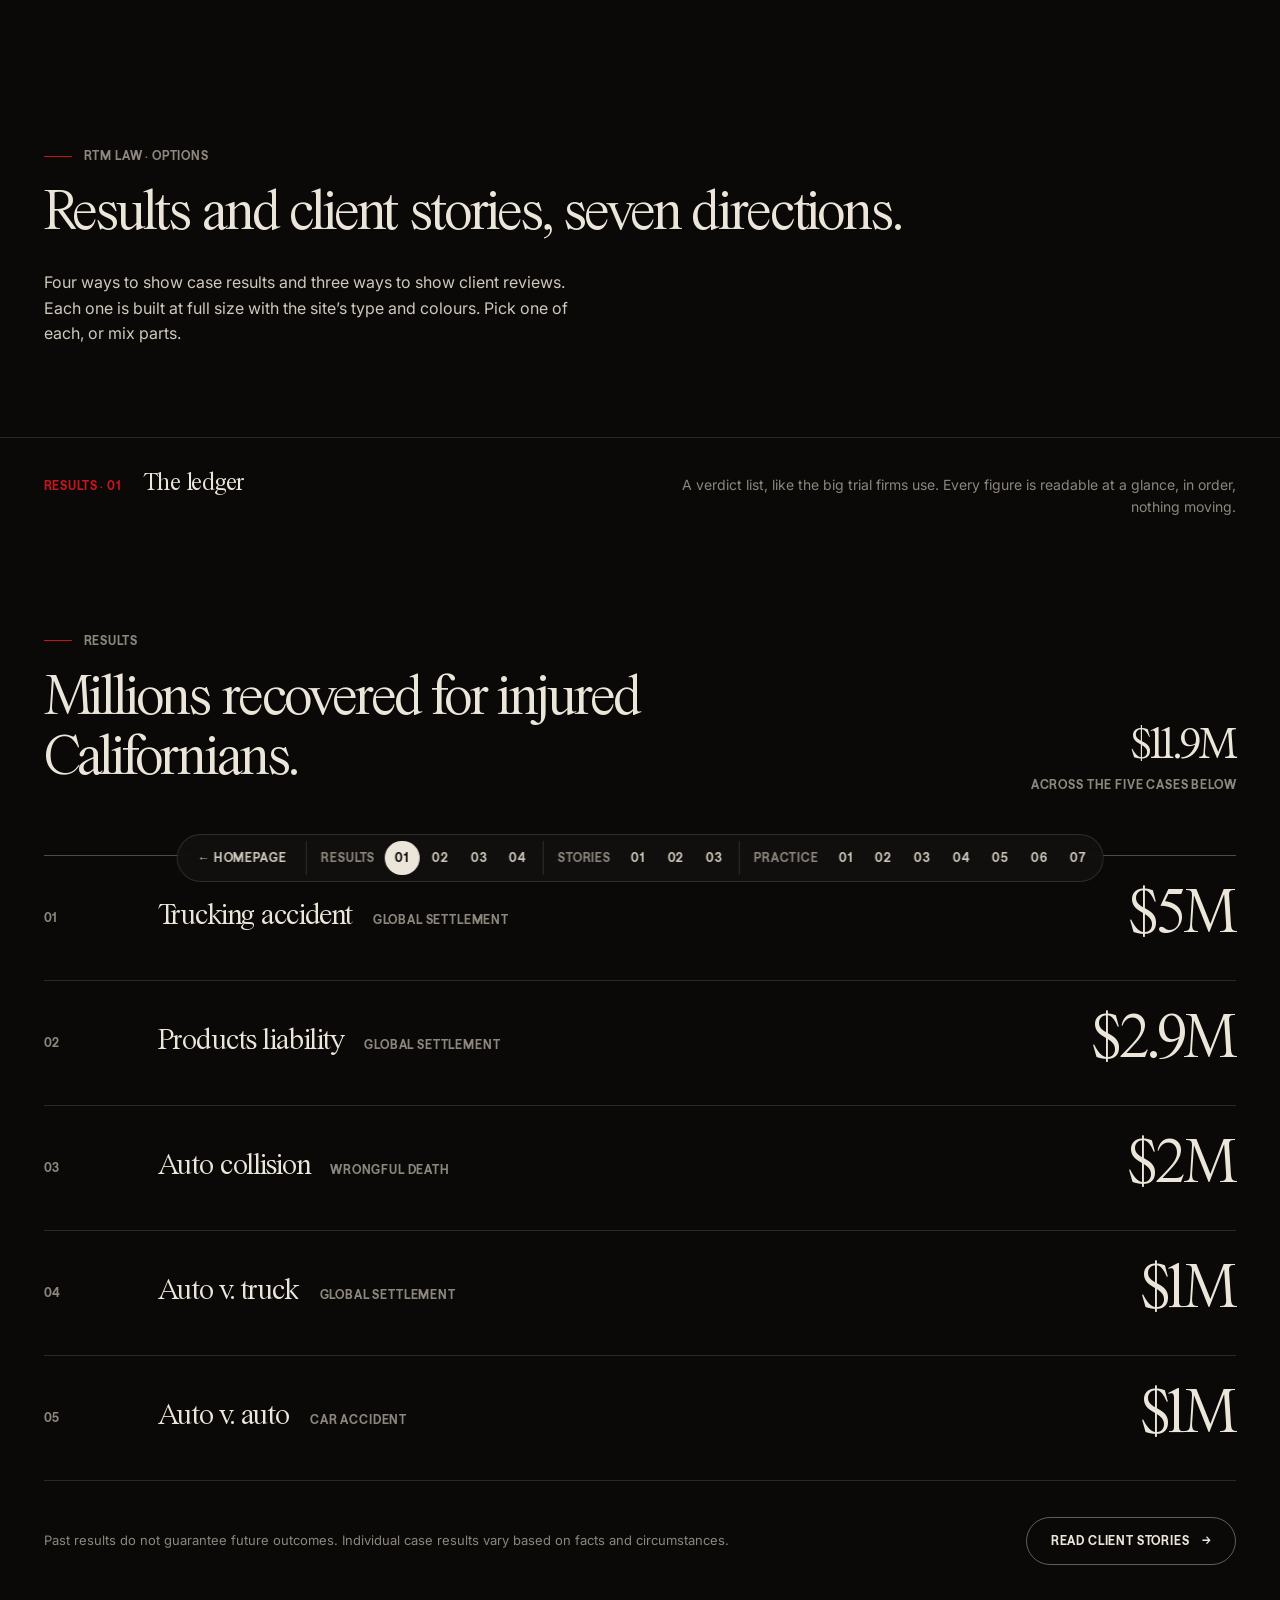
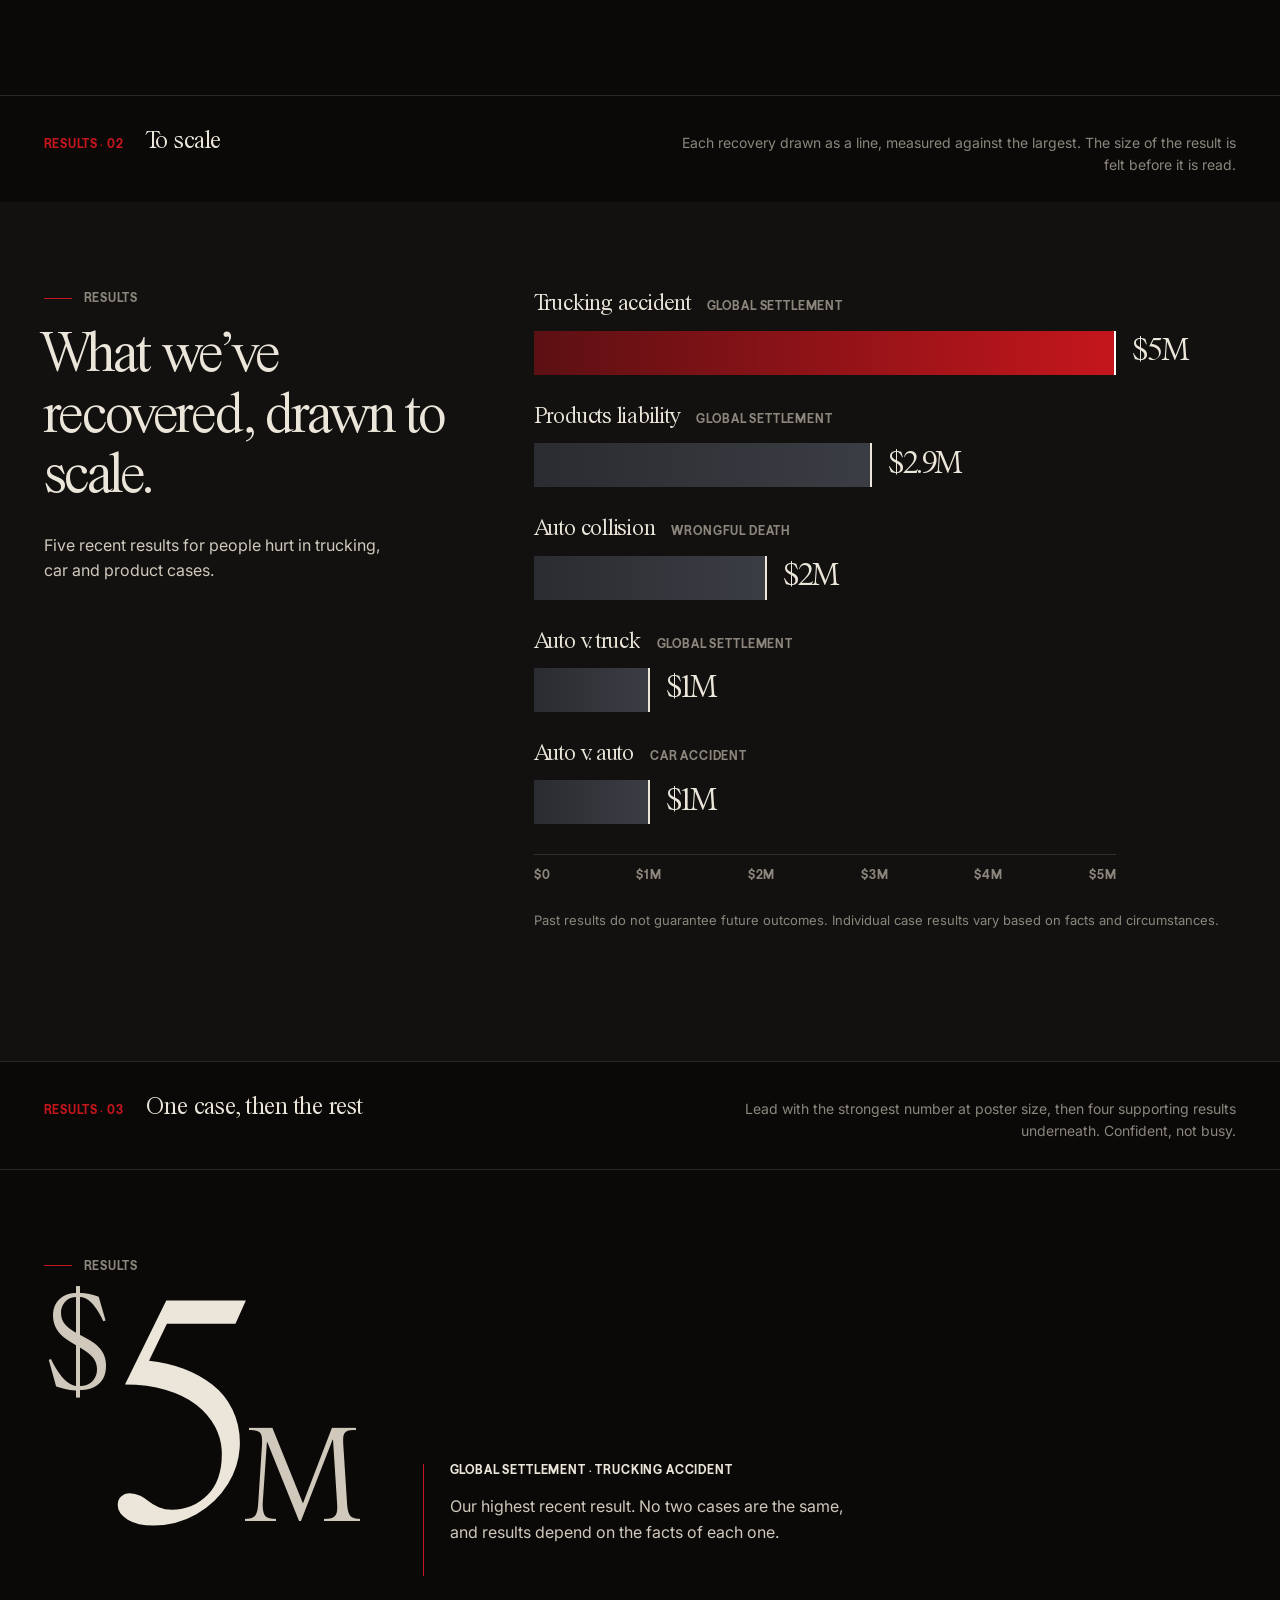
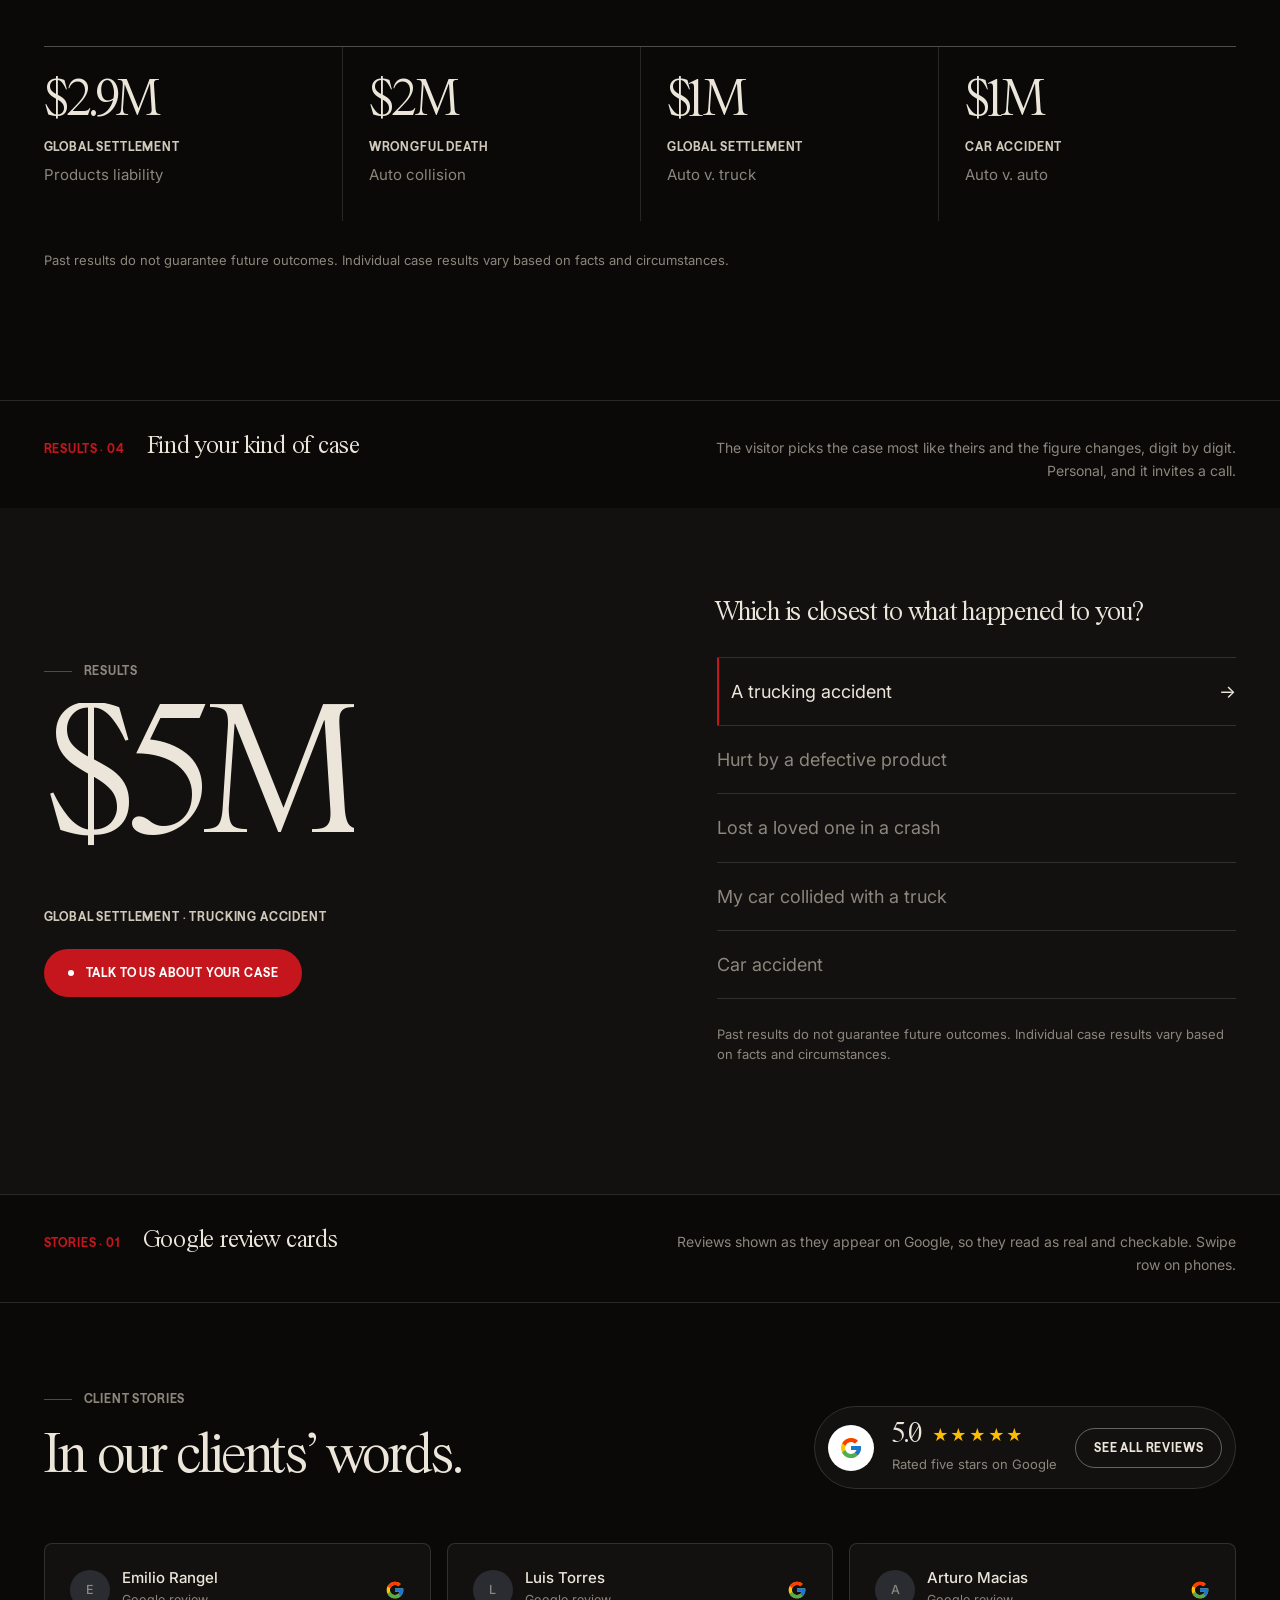
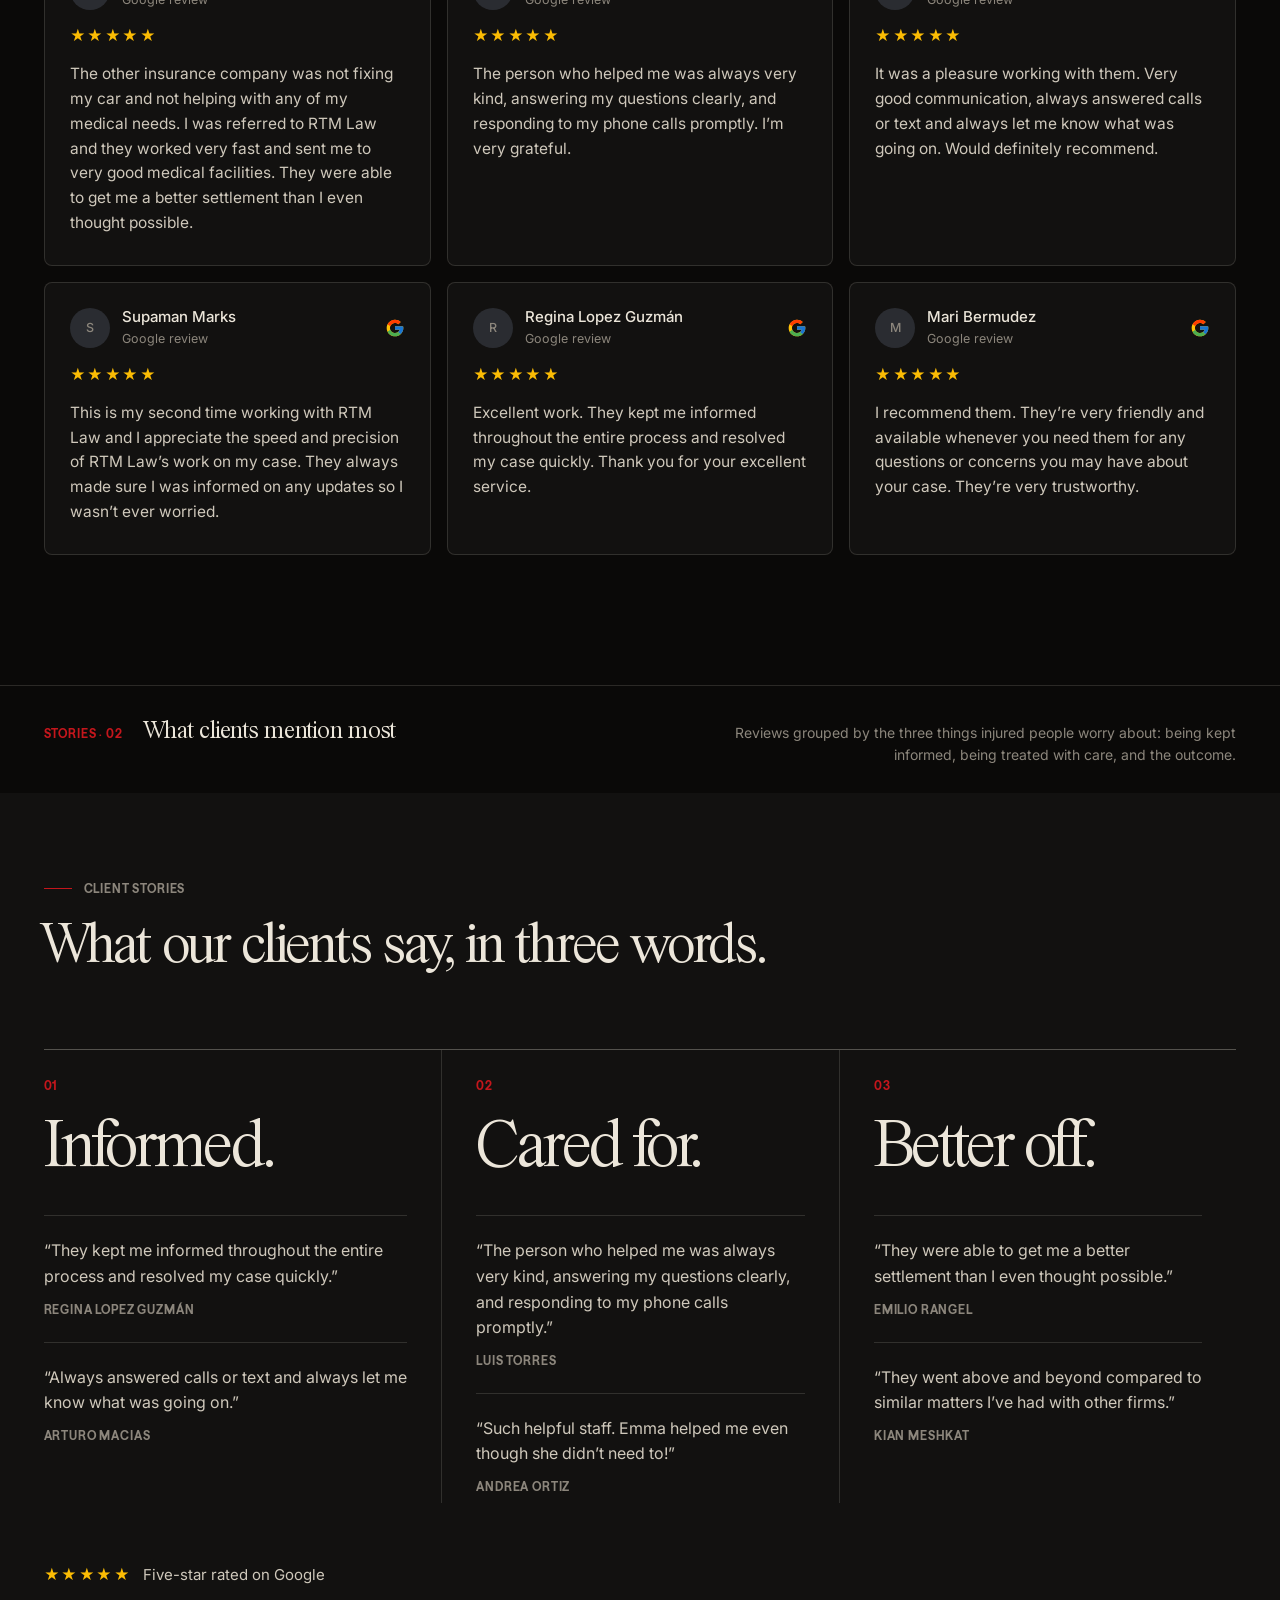
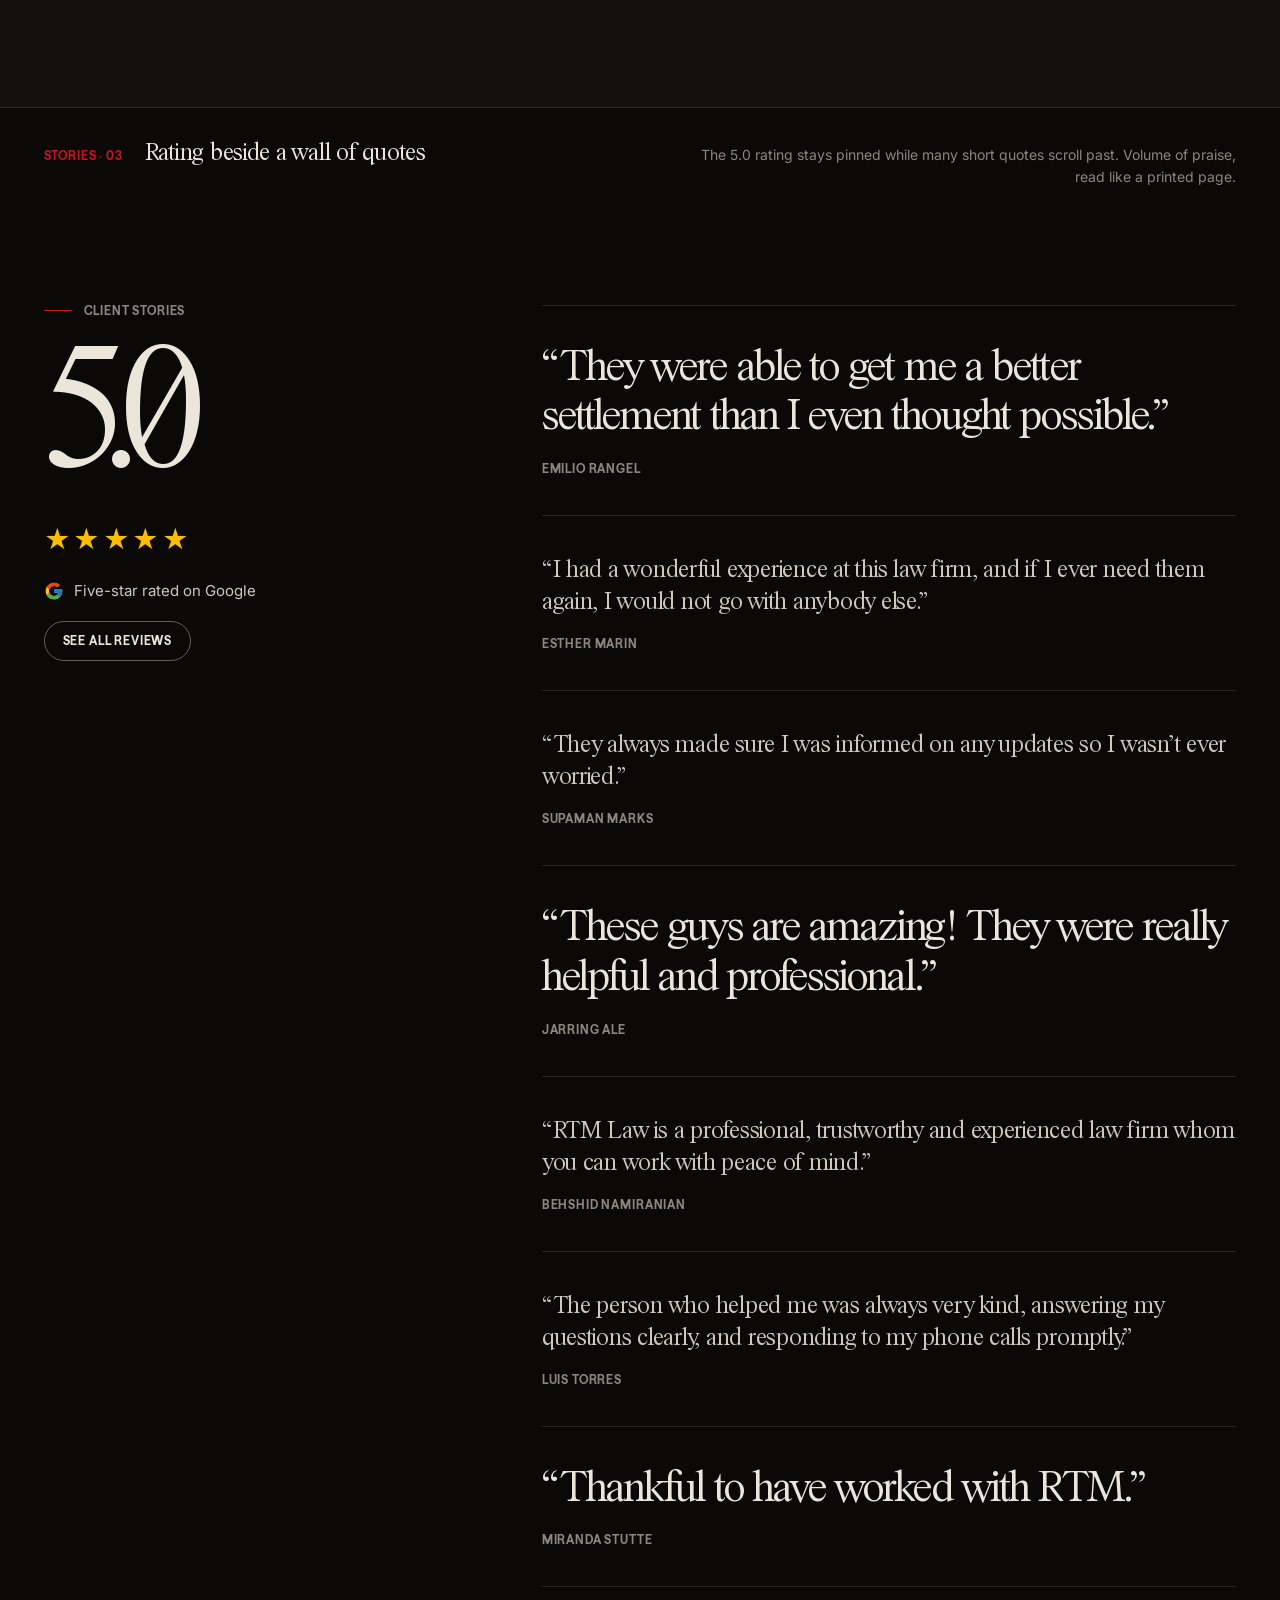
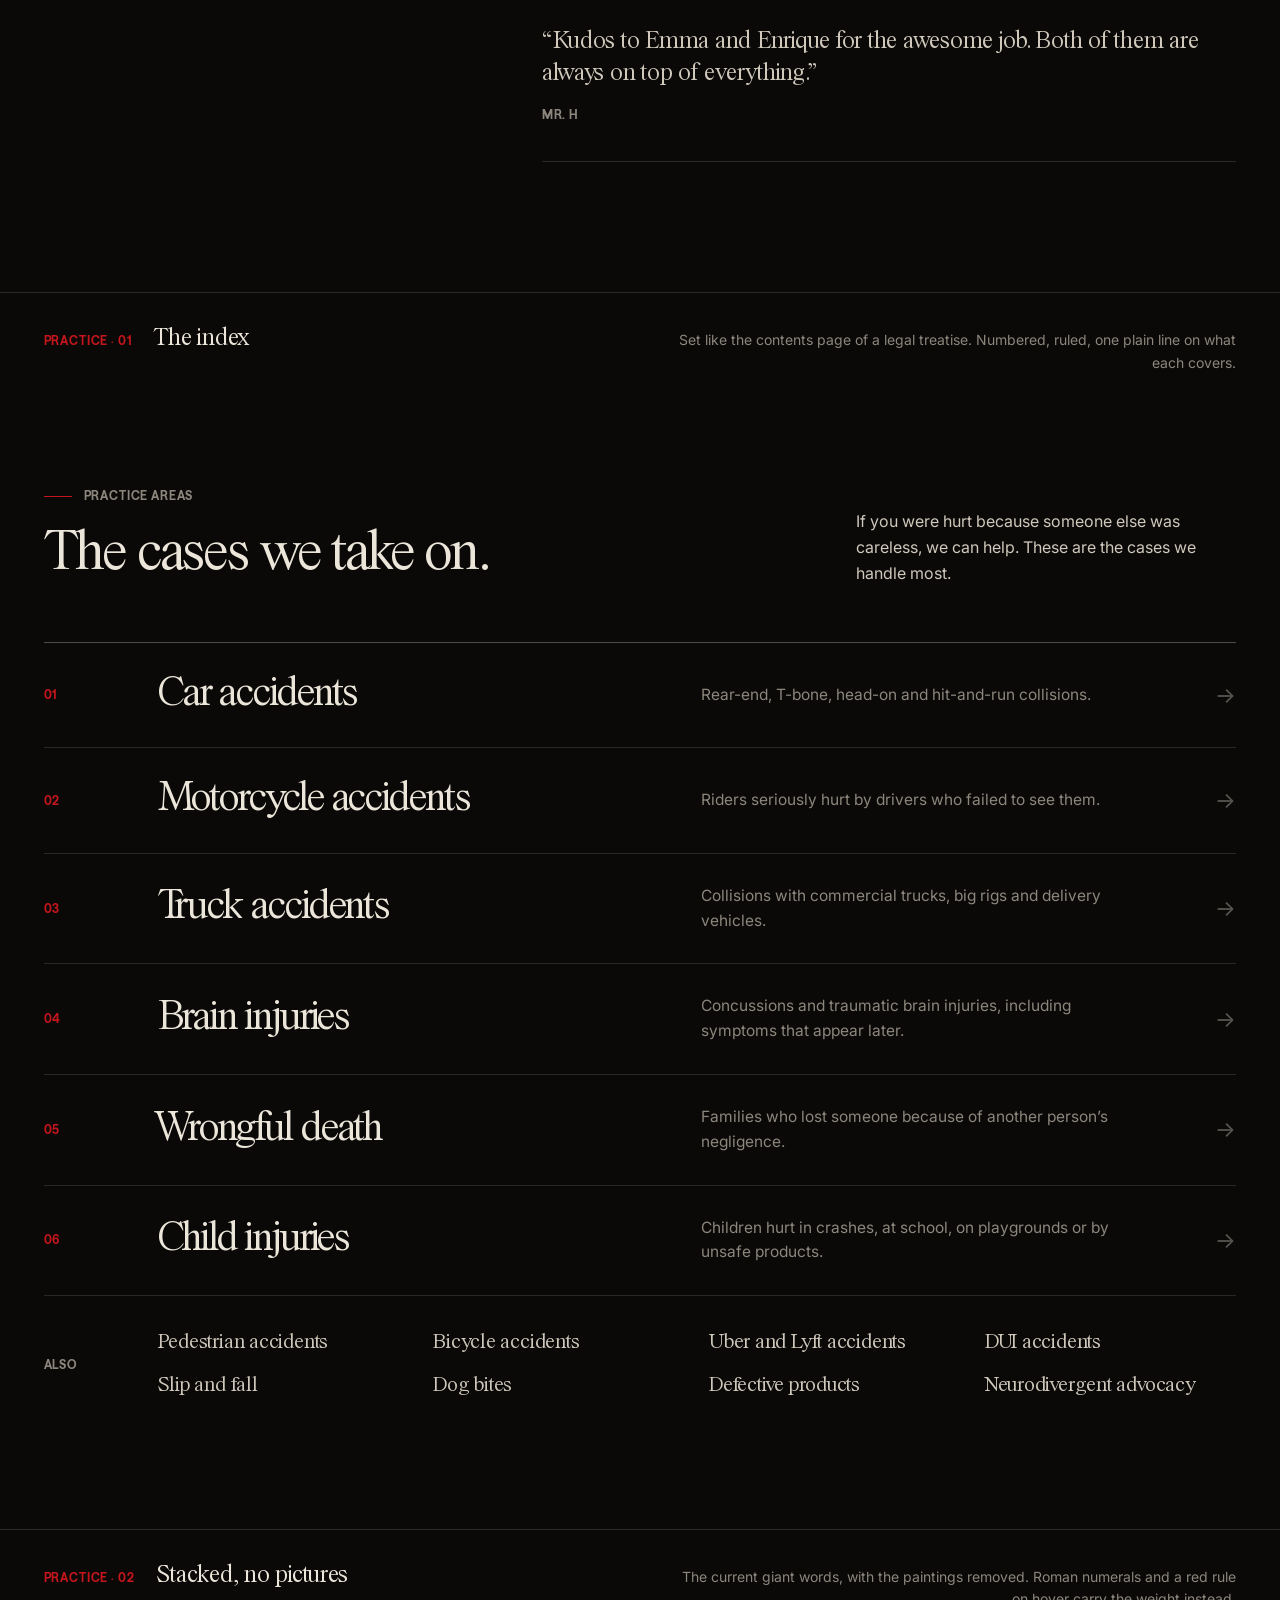
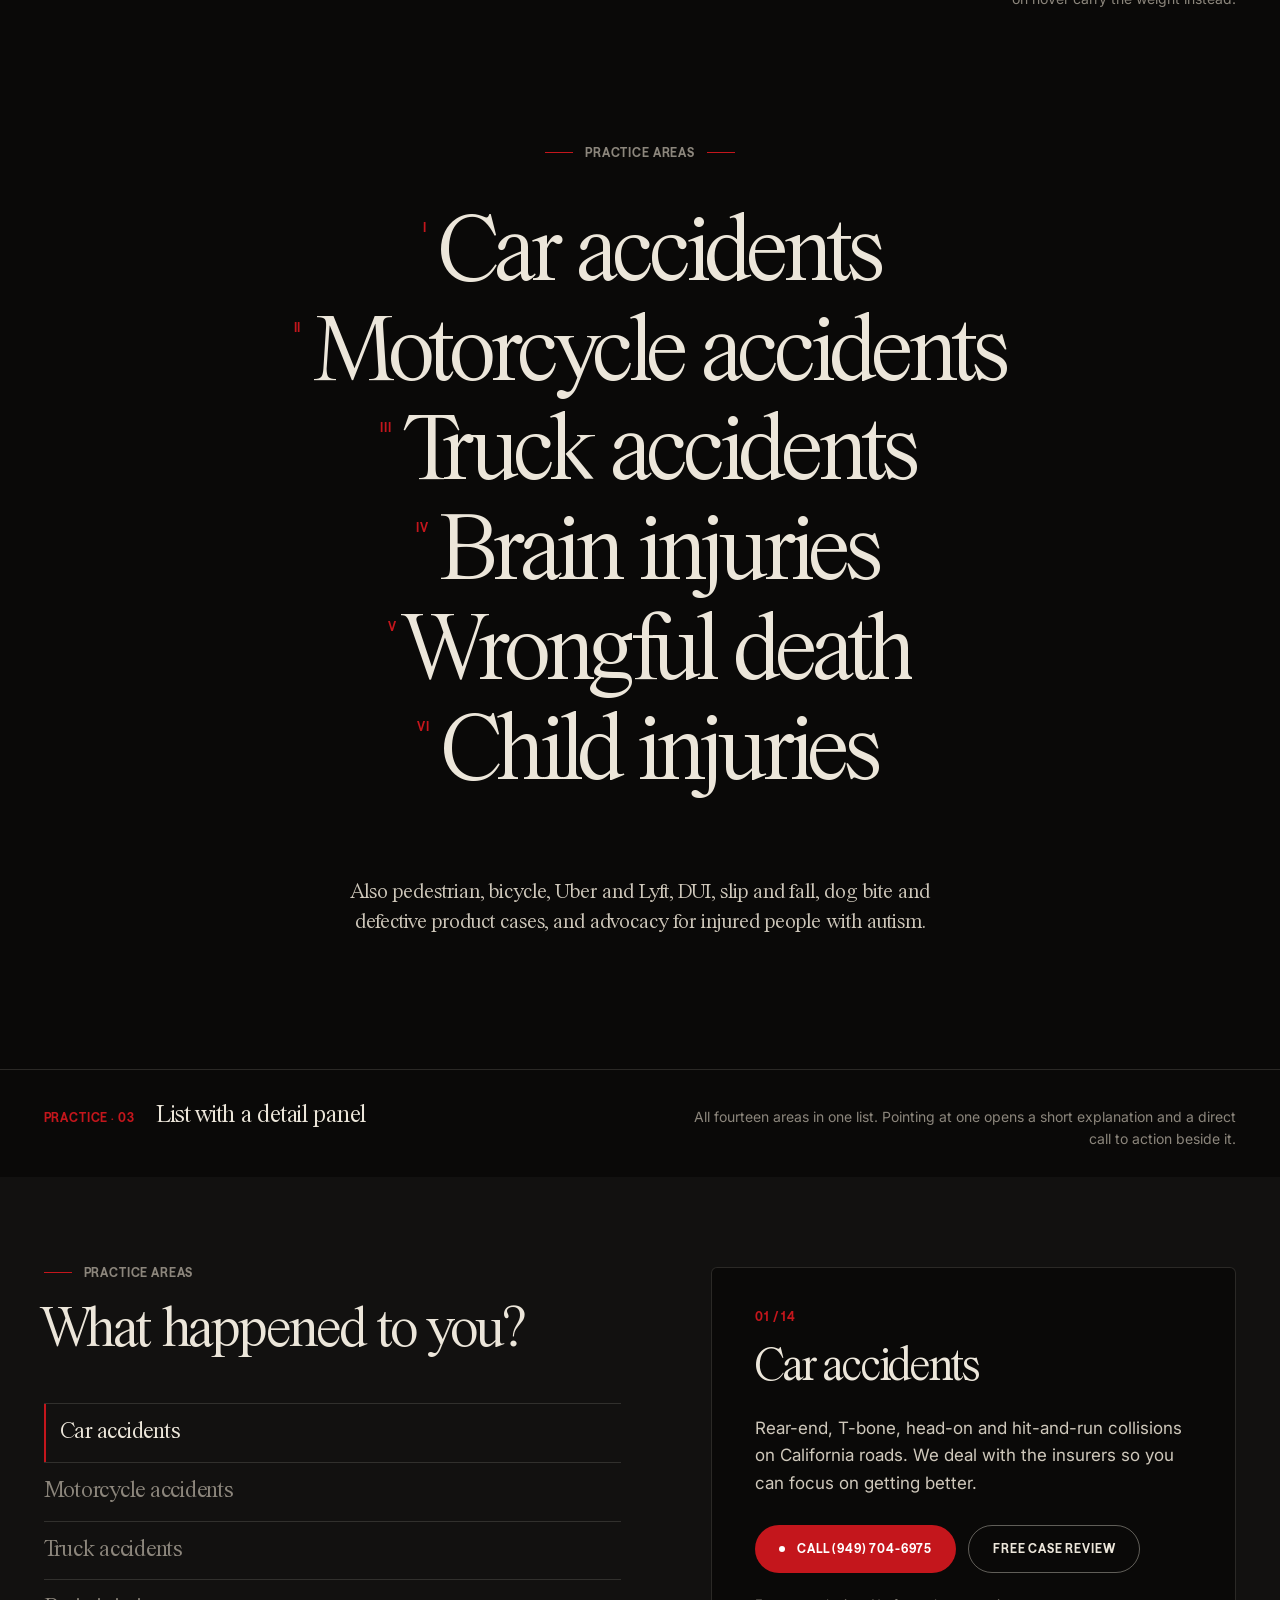
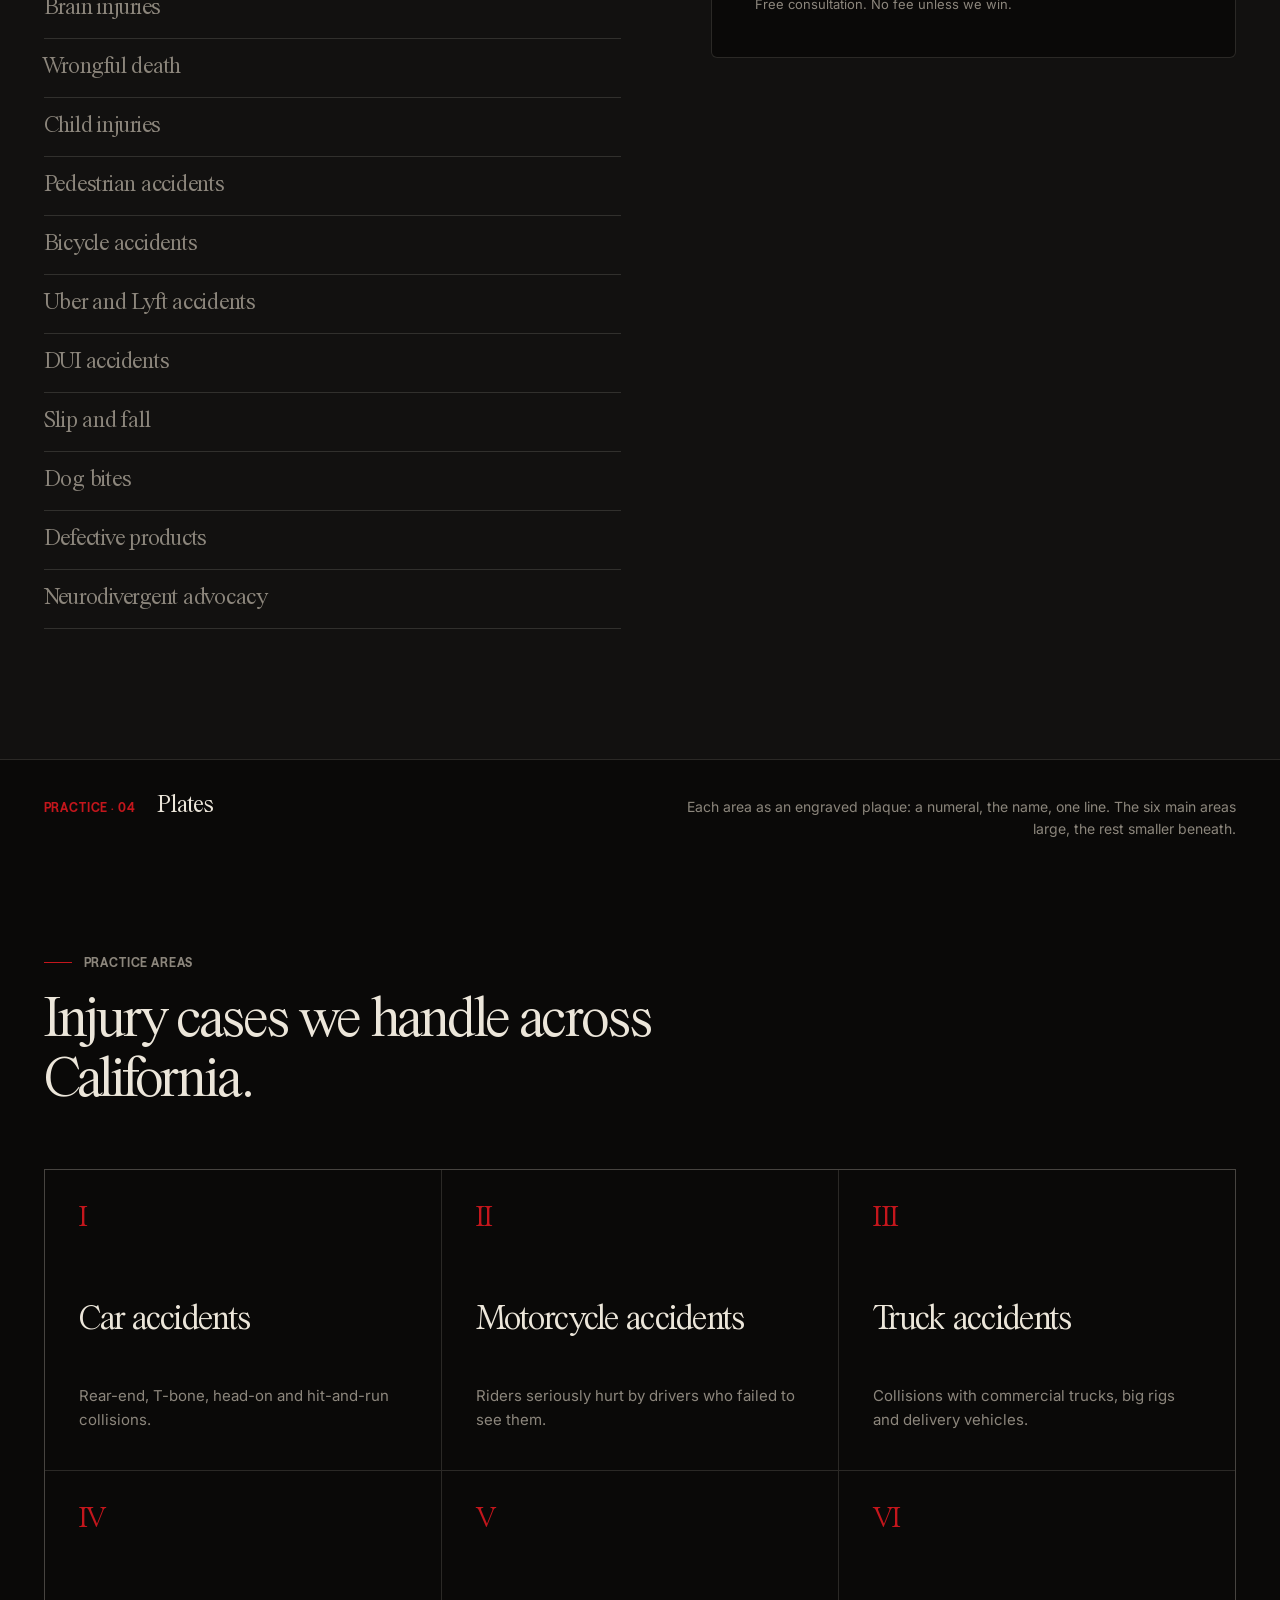
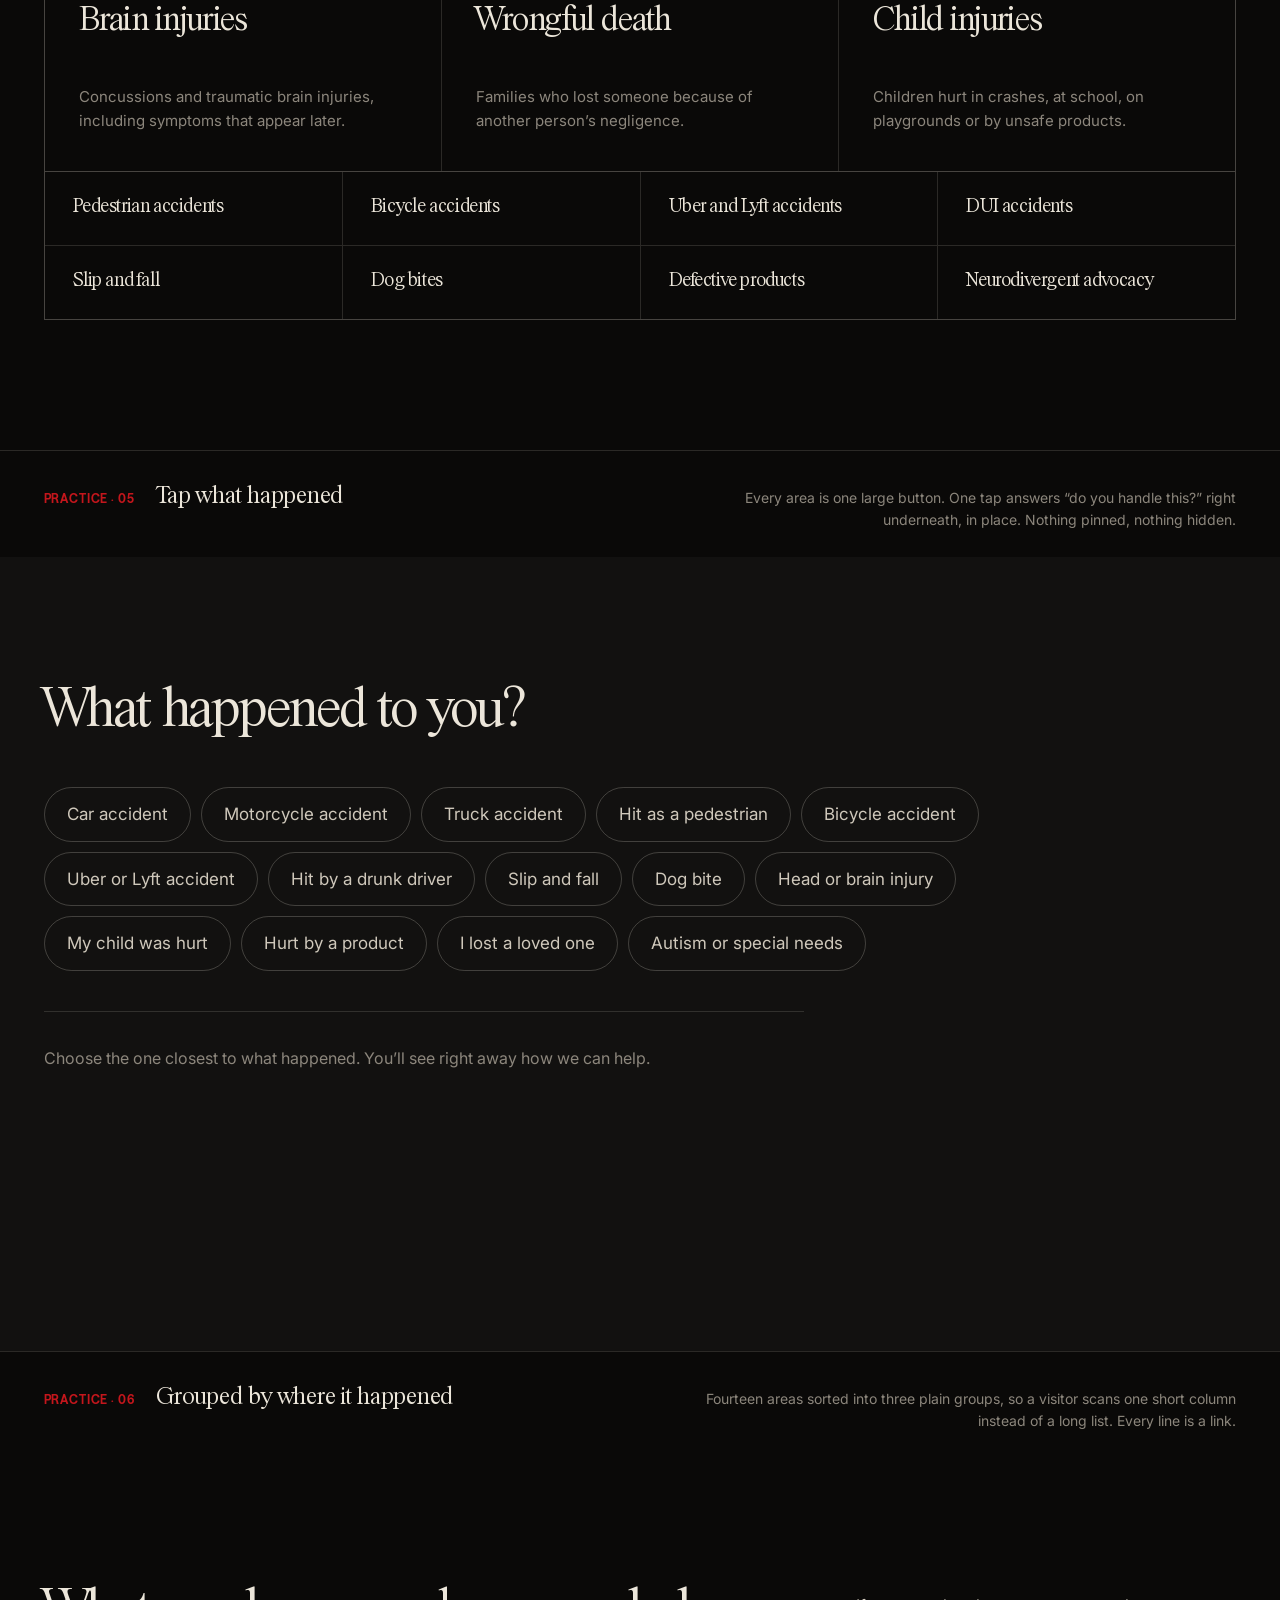
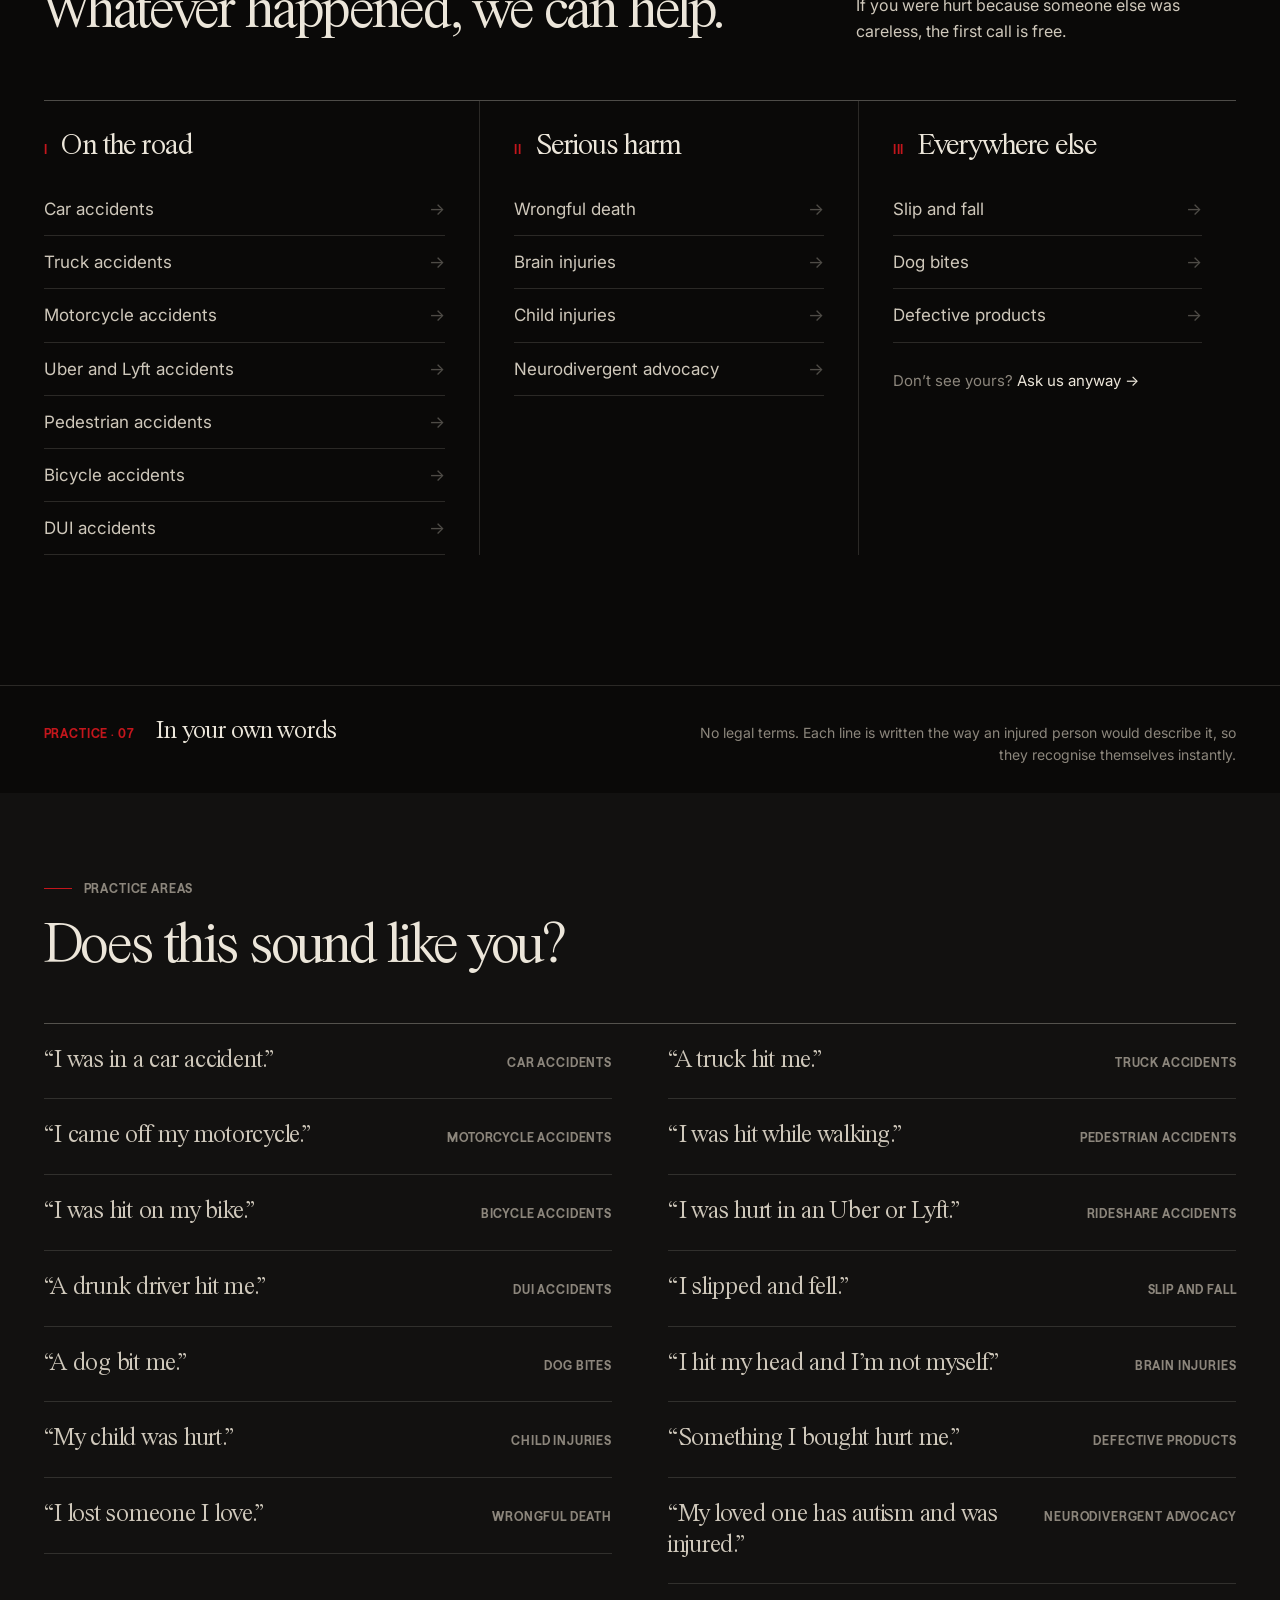
==== commit c70a6a64: "Add three more practice-area options (tap, grouped, own words) Co-Authored-By: Claude Opus 5.5 <nore" ====
--- a/options.html
+++ b/options.html
@@ -18,7 +18,7 @@
   <a class="picker__home" href="index.html">← Homepage</a>
   <div class="picker__group"><span>Results</span><a href="#r1">01</a><a href="#r2">02</a><a href="#r3">03</a><a href="#r4">04</a></div>
   <div class="picker__group"><span>Stories</span><a href="#t1">01</a><a href="#t2">02</a><a href="#t3">03</a></div>
-  <div class="picker__group"><span>Practice</span><a href="#p1">01</a><a href="#p2">02</a><a href="#p3">03</a><a href="#p4">04</a></div>
+  <div class="picker__group"><span>Practice</span><a href="#p1">01</a><a href="#p2">02</a><a href="#p3">03</a><a href="#p4">04</a><a href="#p5">05</a><a href="#p6">06</a><a href="#p7">07</a></div>
 </nav>
 
 <header class="intro-o wrap">
@@ -359,6 +359,121 @@
   </section>
 </div>
 
+<!-- =======================================================
+     PRACTICE 05 — Tap what happened
+     ======================================================= -->
+<div class="opt" id="p5">
+  <div class="opt__bar wrap"><span class="opt__tag">Practice · 05</span><span class="opt__name">Tap what happened</span><span class="opt__why">Every area is one large button. One tap answers “do you handle this?” right underneath, in place. Nothing pinned, nothing hidden.</span></div>
+  <section class="p5" data-p5>
+    <div class="wrap">
+      <p class="label rv"><span class="rule"></span>Practice areas</p>
+      <h2 class="h2 rv p5__h">What happened to you?</h2>
+      <div class="pills rv">
+        <button data-d="Rear-end, T-bone, head-on and hit-and-run collisions on California roads.">Car accident</button>
+        <button data-d="Riders seriously hurt by drivers who failed to see them.">Motorcycle accident</button>
+        <button data-d="Collisions with commercial trucks, big rigs and delivery vehicles.">Truck accident</button>
+        <button data-d="People on foot struck by vehicles in crosswalks, parking lots and streets.">Hit as a pedestrian</button>
+        <button data-d="Cyclists hit by cars, struck by opening doors or hurt by unsafe roads.">Bicycle accident</button>
+        <button data-d="Passengers, drivers and others hurt in rideshare crashes, where several insurance policies can apply.">Uber or Lyft accident</button>
+        <button data-d="Injuries caused by drunk or impaired drivers.">Hit by a drunk driver</button>
+        <button data-d="Falls on unsafe property: wet floors, broken steps, poor lighting.">Slip and fall</button>
+        <button data-d="Bites and attacks. California generally holds dog owners responsible for the harm their dogs cause.">Dog bite</button>
+        <button data-d="Concussions and traumatic brain injuries, including symptoms that appear days or weeks later.">Head or brain injury</button>
+        <button data-d="Children hurt in crashes, at school, on playgrounds or by unsafe products.">My child was hurt</button>
+        <button data-d="Injuries from defective vehicles, devices and consumer products.">Hurt by a product</button>
+        <button data-d="For families who lost someone because of another person’s negligence. We handle the legal side with care.">I lost a loved one</button>
+        <button data-d="Injured people with autism and special needs, with clear communication and accommodations tailored to each client.">Autism or special needs</button>
+      </div>
+      <div class="p5__ans" aria-live="polite">
+        <p class="p5__idle" data-idle>Choose the one closest to what happened. You’ll see right away how we can help.</p>
+        <div class="p5__res" data-res hidden>
+          <p class="p5__sel" data-sel></p>
+          <p class="p5__yes"><span class="p5__tick">✓</span>We can help.</p>
+          <p class="p5__d" data-d2></p>
+          <a class="p5__link" href="index.html#contact">Get a free case review<span class="arrow">→</span></a>
+        </div>
+      </div>
+    </div>
+  </section>
+</div>
+
+<!-- =======================================================
+     PRACTICE 06 — Grouped by where it happened
+     ======================================================= -->
+<div class="opt" id="p6">
+  <div class="opt__bar wrap"><span class="opt__tag">Practice · 06</span><span class="opt__name">Grouped by where it happened</span><span class="opt__why">Fourteen areas sorted into three plain groups, so a visitor scans one short column instead of a long list. Every line is a link.</span></div>
+  <section class="p6">
+    <div class="wrap">
+      <div class="p1__head">
+        <div><p class="label rv"><span class="rule"></span>Practice areas</p><h2 class="h2 rv">Whatever happened, we can help.</h2></div>
+        <p class="p1__lede rv">If you were hurt because someone else was careless, the first call is free.</p>
+      </div>
+      <div class="groups">
+        <div class="grp rv">
+          <h3 class="grp__h"><span>I</span>On the road</h3>
+          <ul>
+            <li><a href="https://rtmlawfirm.com/california-car-accident-attorney/">Car accidents<i>→</i></a></li>
+            <li><a href="https://rtmlawfirm.com/california-truck-accident-attorney/">Truck accidents<i>→</i></a></li>
+            <li><a href="https://rtmlawfirm.com/california-motorcycle-accident-attorney/">Motorcycle accidents<i>→</i></a></li>
+            <li><a href="https://rtmlawfirm.com/california-uber-lyft-accident-attorney/">Uber and Lyft accidents<i>→</i></a></li>
+            <li><a href="https://rtmlawfirm.com/california-pedestrian-accident-attorney/">Pedestrian accidents<i>→</i></a></li>
+            <li><a href="https://rtmlawfirm.com/california-bicycle-accident-attorney/">Bicycle accidents<i>→</i></a></li>
+            <li><a href="https://rtmlawfirm.com/california-dui-accident-attorney/">DUI accidents<i>→</i></a></li>
+          </ul>
+        </div>
+        <div class="grp rv">
+          <h3 class="grp__h"><span>II</span>Serious harm</h3>
+          <ul>
+            <li><a href="https://rtmlawfirm.com/california-wrongful-death-attorney/">Wrongful death<i>→</i></a></li>
+            <li><a href="https://rtmlawfirm.com/california-brain-injury-attorney/">Brain injuries<i>→</i></a></li>
+            <li><a href="https://rtmlawfirm.com/california-child-injury-attorney/">Child injuries<i>→</i></a></li>
+            <li><a href="https://rtmlawfirm.com/california-lawyer-for-autism/">Neurodivergent advocacy<i>→</i></a></li>
+          </ul>
+        </div>
+        <div class="grp rv">
+          <h3 class="grp__h"><span>III</span>Everywhere else</h3>
+          <ul>
+            <li><a href="https://rtmlawfirm.com/california-slip-and-fall-accident-attorney/">Slip and fall<i>→</i></a></li>
+            <li><a href="https://rtmlawfirm.com/california-dog-bite-attorney/">Dog bites<i>→</i></a></li>
+            <li><a href="https://rtmlawfirm.com/california-defective-product-liability-attorney/">Defective products<i>→</i></a></li>
+          </ul>
+          <p class="grp__note">Don’t see yours? <a href="index.html#contact">Ask us anyway →</a></p>
+        </div>
+      </div>
+    </div>
+  </section>
+</div>
+
+<!-- =======================================================
+     PRACTICE 07 — In your own words
+     ======================================================= -->
+<div class="opt" id="p7">
+  <div class="opt__bar wrap"><span class="opt__tag">Practice · 07</span><span class="opt__name">In your own words</span><span class="opt__why">No legal terms. Each line is written the way an injured person would describe it, so they recognise themselves instantly.</span></div>
+  <section class="p7">
+    <div class="wrap">
+      <p class="label rv"><span class="rule"></span>Practice areas</p>
+      <h2 class="h2 rv p7__h">Does this sound like you?</h2>
+      <ul class="own">
+        <li class="rv"><a href="https://rtmlawfirm.com/california-car-accident-attorney/"><span>“I was in a car accident.”</span><i>Car accidents</i></a></li>
+        <li class="rv"><a href="https://rtmlawfirm.com/california-truck-accident-attorney/"><span>“A truck hit me.”</span><i>Truck accidents</i></a></li>
+        <li class="rv"><a href="https://rtmlawfirm.com/california-motorcycle-accident-attorney/"><span>“I came off my motorcycle.”</span><i>Motorcycle accidents</i></a></li>
+        <li class="rv"><a href="https://rtmlawfirm.com/california-pedestrian-accident-attorney/"><span>“I was hit while walking.”</span><i>Pedestrian accidents</i></a></li>
+        <li class="rv"><a href="https://rtmlawfirm.com/california-bicycle-accident-attorney/"><span>“I was hit on my bike.”</span><i>Bicycle accidents</i></a></li>
+        <li class="rv"><a href="https://rtmlawfirm.com/california-uber-lyft-accident-attorney/"><span>“I was hurt in an Uber or Lyft.”</span><i>Rideshare accidents</i></a></li>
+        <li class="rv"><a href="https://rtmlawfirm.com/california-dui-accident-attorney/"><span>“A drunk driver hit me.”</span><i>DUI accidents</i></a></li>
+        <li class="rv"><a href="https://rtmlawfirm.com/california-slip-and-fall-accident-attorney/"><span>“I slipped and fell.”</span><i>Slip and fall</i></a></li>
+        <li class="rv"><a href="https://rtmlawfirm.com/california-dog-bite-attorney/"><span>“A dog bit me.”</span><i>Dog bites</i></a></li>
+        <li class="rv"><a href="https://rtmlawfirm.com/california-brain-injury-attorney/"><span>“I hit my head and I’m not myself.”</span><i>Brain injuries</i></a></li>
+        <li class="rv"><a href="https://rtmlawfirm.com/california-child-injury-attorney/"><span>“My child was hurt.”</span><i>Child injuries</i></a></li>
+        <li class="rv"><a href="https://rtmlawfirm.com/california-defective-product-liability-attorney/"><span>“Something I bought hurt me.”</span><i>Defective products</i></a></li>
+        <li class="rv"><a href="https://rtmlawfirm.com/california-wrongful-death-attorney/"><span>“I lost someone I love.”</span><i>Wrongful death</i></a></li>
+        <li class="rv"><a href="https://rtmlawfirm.com/california-lawyer-for-autism/"><span>“My loved one has autism and was injured.”</span><i>Neurodivergent advocacy</i></a></li>
+      </ul>
+      <p class="own__foot rv">Something else? <a href="index.html#contact">Tell us what happened →</a></p>
+    </div>
+  </section>
+</div>
+
 <footer class="opts__end wrap">
   <p class="note">Quotes are from RTM Law’s Google reviews as published on rtmlawfirm.com, lightly trimmed. Results are the five shown on rtmlawfirm.com.</p>
   <a class="btn btn--line" href="index.html">Back to the homepage<span class="arrow">→</span></a>
--- a/options.css
+++ b/options.css
@@ -16,7 +16,7 @@
 }
 .picker a { display: grid; place-items: center; height: 34px; min-width: 34px; padding: 0 10px; border-radius: 999px; color: var(--bone-2); transition: background .4s var(--ease), color .4s var(--ease); }
 .picker a:hover, .picker a.is-on { background: var(--bone); color: var(--ink); }
-.picker__home { padding: 0 14px !important; }
+.picker__home { padding: 0 14px !important; white-space: nowrap; }
 .picker__group { display: flex; align-items: center; gap: 2px; padding-left: 10px; border-left: 1px solid var(--line); }
 .picker__group span { color: var(--grey); padding: 0 8px 0 4px; }
 
@@ -337,3 +337,82 @@
   .plates--sm .plate { padding: 20px 18px; }
   .plates--sm .plate__t { font-size: 19px; }
 }
+
+/* =========================================================
+   PRACTICE 05 — tap what happened
+   ========================================================= */
+.p5, .p6, .p7 { padding: 90px 0 130px; }
+.p5 { background: var(--ink-2); }
+.p5__h, .p7__h { margin: 24px 0 44px; }
+.pills { display: flex; flex-wrap: wrap; gap: 10px; max-width: 1100px; }
+.pills button { padding: 16px 22px; border-radius: 999px; border: 1px solid rgba(236,230,218,.22); font: 400 17px/1.2 var(--sans); color: var(--bone-2); transition: background .4s var(--ease), color .4s var(--ease), border-color .4s var(--ease); }
+.pills button:hover { border-color: var(--bone); color: var(--bone); }
+.pills button.is-on { background: var(--bone); color: var(--ink); border-color: var(--bone); }
+.p5__ans { margin-top: 40px; padding-top: 34px; border-top: 1px solid var(--line); min-height: 210px; max-width: 760px; }
+.p5__idle { color: var(--grey); font-size: 16px; }
+.p5__res { display: grid; gap: 14px; animation: swap .6s var(--ease); }
+.p5__res[hidden] { display: none; }
+.p5__sel { font: var(--ui); letter-spacing: var(--ui-track); text-transform: uppercase; color: var(--red); }
+.p5__yes { display: flex; align-items: center; gap: 16px; font: 400 clamp(36px, 3.4vw, 56px)/1.05 var(--serif); letter-spacing: -.02em; }
+.p5__tick { display: grid; place-items: center; flex: none; width: .9em; height: .9em; border-radius: 50%; background: var(--red); color: #fff; font: 600 .42em/1 var(--sans); }
+.p5__d { color: var(--bone-2); font-size: 17px; line-height: 1.6; max-width: 560px; }
+.p5__link { display: inline-flex; align-items: center; gap: 10px; justify-self: start; margin-top: 4px; padding-bottom: 6px; font: var(--ui); letter-spacing: var(--ui-track); text-transform: uppercase; background: linear-gradient(currentColor, currentColor) 0 100% / 100% 1px no-repeat; }
+.p5__link .arrow { transition: transform .5s var(--ease); }
+.p5__link:hover .arrow { transform: translateX(4px); }
+
+/* =========================================================
+   PRACTICE 06 — grouped by where it happened
+   ========================================================= */
+.groups { display: grid; grid-template-columns: 1.15fr 1fr 1fr; border-top: 1px solid rgba(236,230,218,.3); }
+.grp { padding: 30px 34px 0 0; }
+.grp + .grp { padding-left: 34px; border-left: 1px solid var(--line); }
+.grp:nth-child(2) { transition-delay: .08s; }
+.grp:nth-child(3) { transition-delay: .16s; }
+.grp__h { display: flex; align-items: baseline; gap: 14px; margin: 0 0 18px; font: 400 clamp(28px, 2.4vw, 40px)/1.1 var(--serif); letter-spacing: -.015em; }
+.grp__h span { font: var(--ui); letter-spacing: var(--ui-track); color: var(--red); }
+.grp ul { list-style: none; margin: 0; padding: 0; }
+.grp a { display: flex; justify-content: space-between; align-items: center; gap: 16px; padding: 15px 0; border-bottom: 1px solid var(--line); font: 400 17px/1.3 var(--sans); color: var(--bone-2); transition: color .4s var(--ease), padding .5s var(--ease); }
+.grp a i { font-style: normal; opacity: .35; transition: opacity .4s, transform .5s var(--ease); }
+.grp a:hover { color: var(--bone); padding-left: 8px; }
+.grp a:hover i { opacity: 1; transform: translateX(3px); }
+.grp__note { margin-top: 26px; color: var(--grey); font-size: 15px; }
+.grp__note a, .own__foot a { display: inline; padding: 0; border: 0; color: var(--bone); font: inherit; }
+
+/* =========================================================
+   PRACTICE 07 — in your own words
+   ========================================================= */
+.p7 { background: var(--ink-2); }
+.own { list-style: none; margin: 0; padding: 0; display: grid; grid-template-columns: 1fr 1fr; column-gap: 56px; border-top: 1px solid rgba(236,230,218,.3); }
+.own a { display: flex; justify-content: space-between; align-items: baseline; gap: 20px; padding: 22px 0; border-bottom: 1px solid var(--line); transition: padding .5s var(--ease); }
+.own span { font: 400 clamp(24px, 2vw, 32px)/1.2 var(--serif); letter-spacing: -.01em; color: var(--bone-2); transition: color .4s; }
+.own i { flex: none; font: var(--ui); font-style: normal; letter-spacing: var(--ui-track); text-transform: uppercase; color: var(--grey); transition: color .4s; }
+.own a:hover { padding-left: 10px; }
+.own a:hover span { color: var(--bone); }
+.own a:hover i { color: var(--red); }
+.own__foot { margin-top: 34px; color: var(--grey); font-size: 16px; }
+
+@media (max-width: 760px) {
+  .p5, .p6, .p7 { padding: 60px 0 90px; }
+  .p5__h, .p7__h { margin: 20px 0 28px; }
+  .pills { gap: 8px; }
+  .pills button { padding: 13px 16px; font-size: 15px; }
+  .p5__ans { margin-top: 28px; padding-top: 26px; min-height: 0; }
+  .p5__yes { font-size: 34px; }
+  .p5__d { font-size: 15px; }
+  .groups { grid-template-columns: 1fr; }
+  .grp, .grp + .grp { padding: 28px 0 8px; border-left: 0; }
+  .grp + .grp { border-top: 1px solid var(--line); }
+  .grp a { font-size: 16px; padding: 14px 0; }
+  .own { grid-template-columns: 1fr; }
+  .own a { flex-direction: column; gap: 8px; padding: 18px 0; }
+  .own a:hover { padding-left: 0; }
+  .own span { font-size: 23px; }
+}
+
+/* touch screens: no sticky hover states on the practice lists */
+@media (hover: none) {
+  .grp a:hover { padding-left: 0; color: var(--bone-2); }
+  .grp a:hover i { opacity: .35; transform: none; }
+  .own a:hover span { color: var(--bone-2); }
+  .own a:hover i { color: var(--grey); }
+}
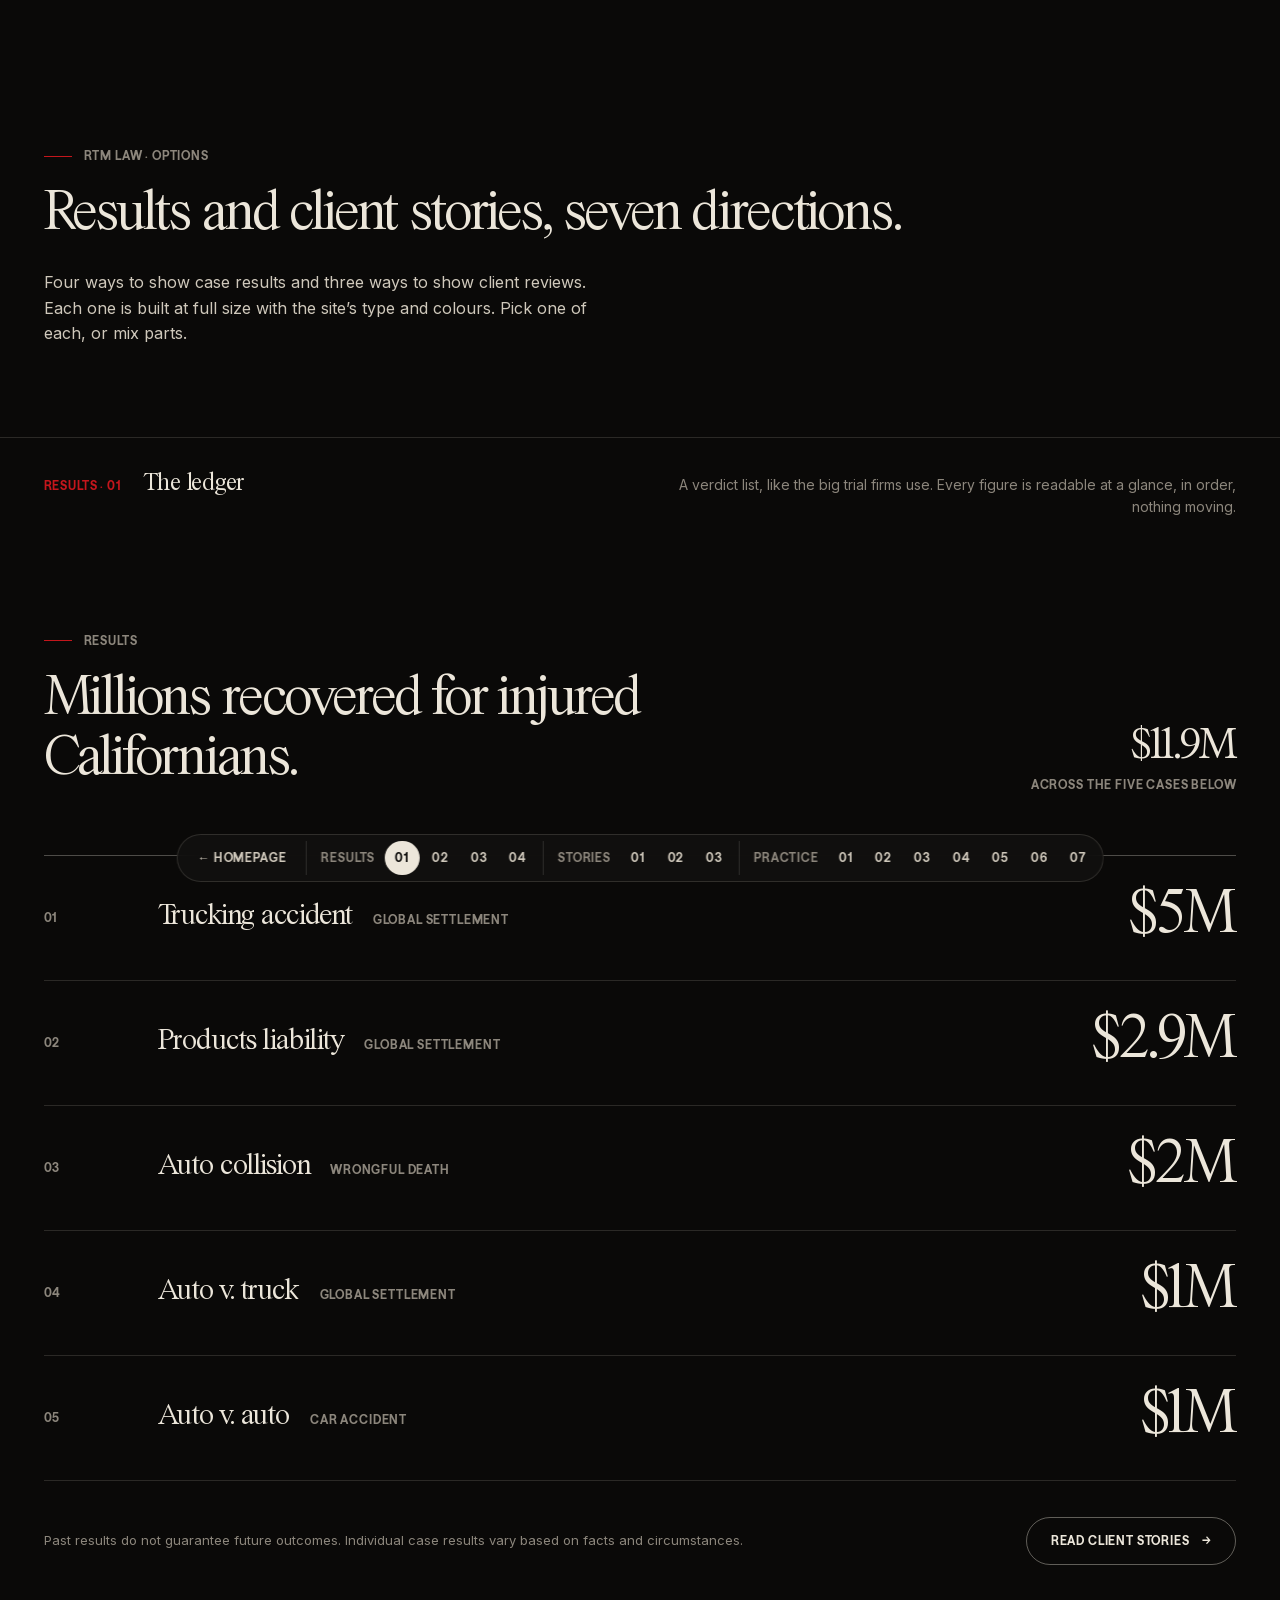
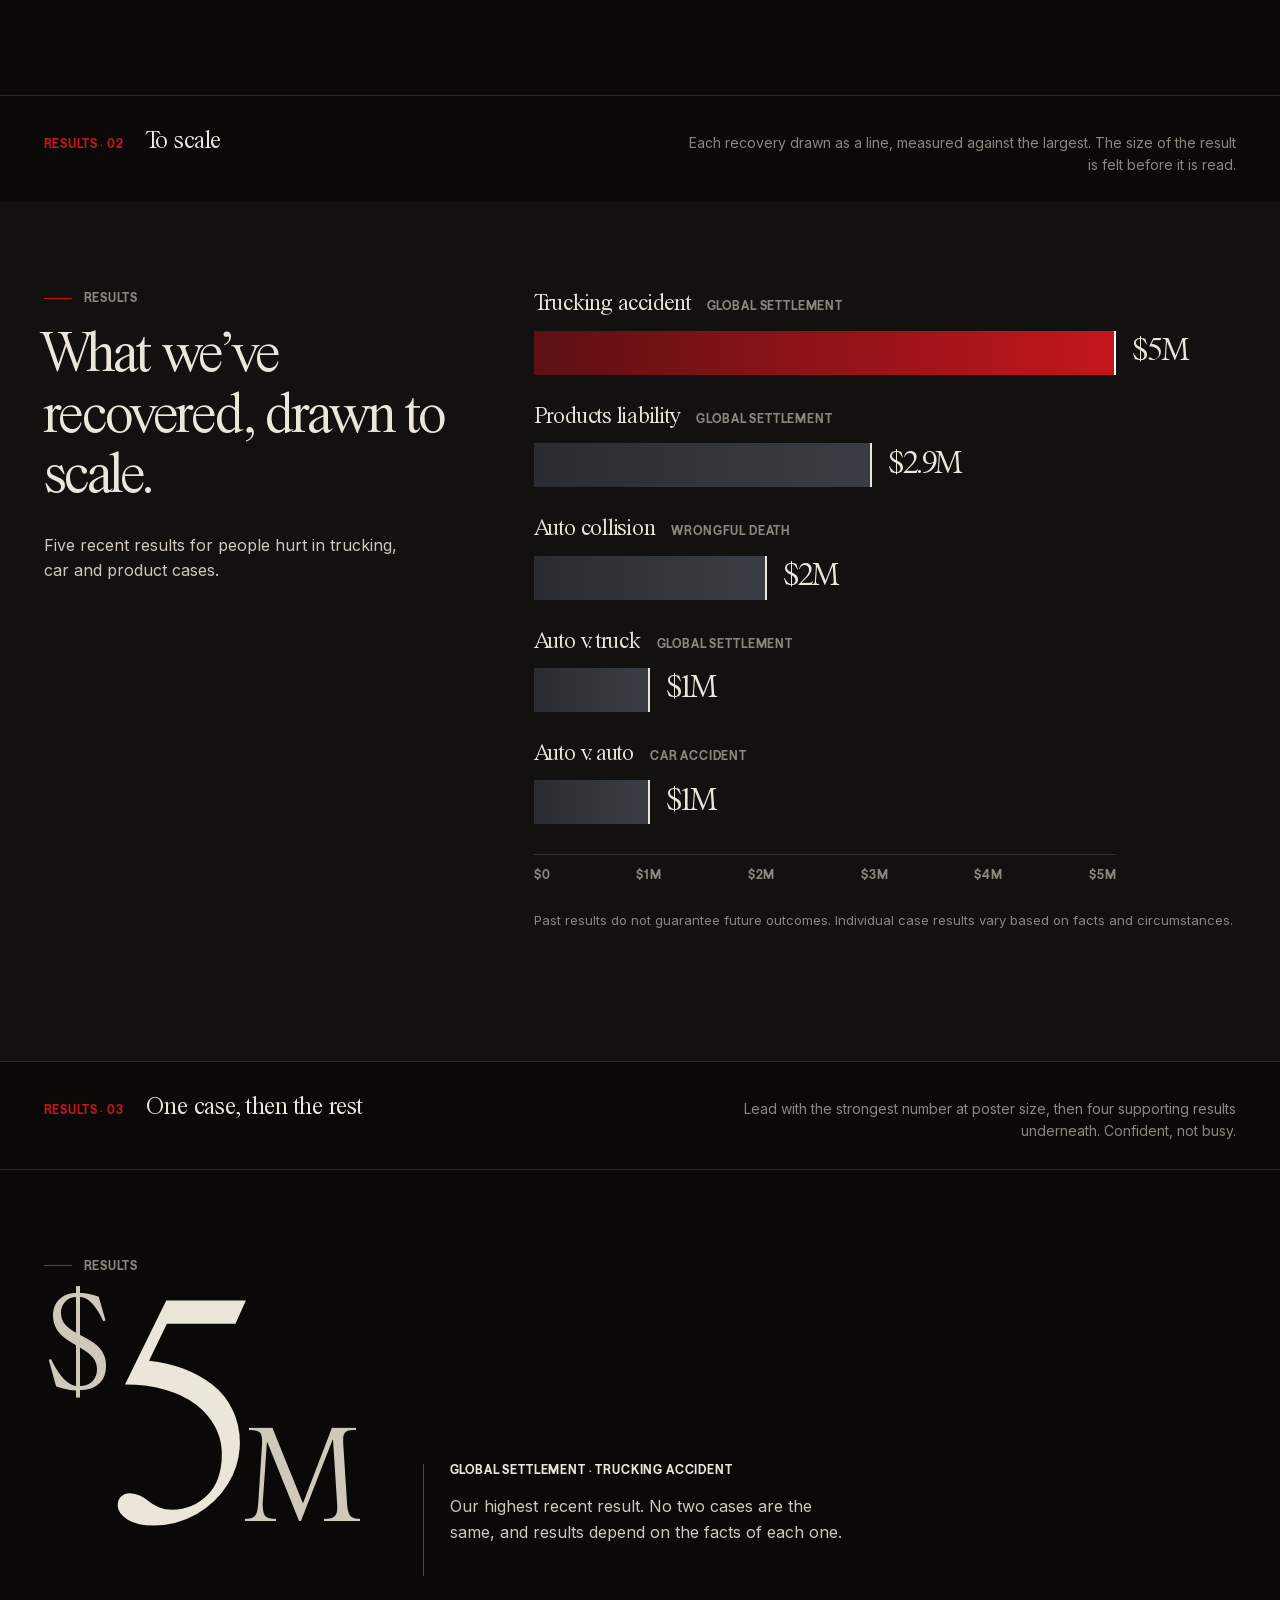
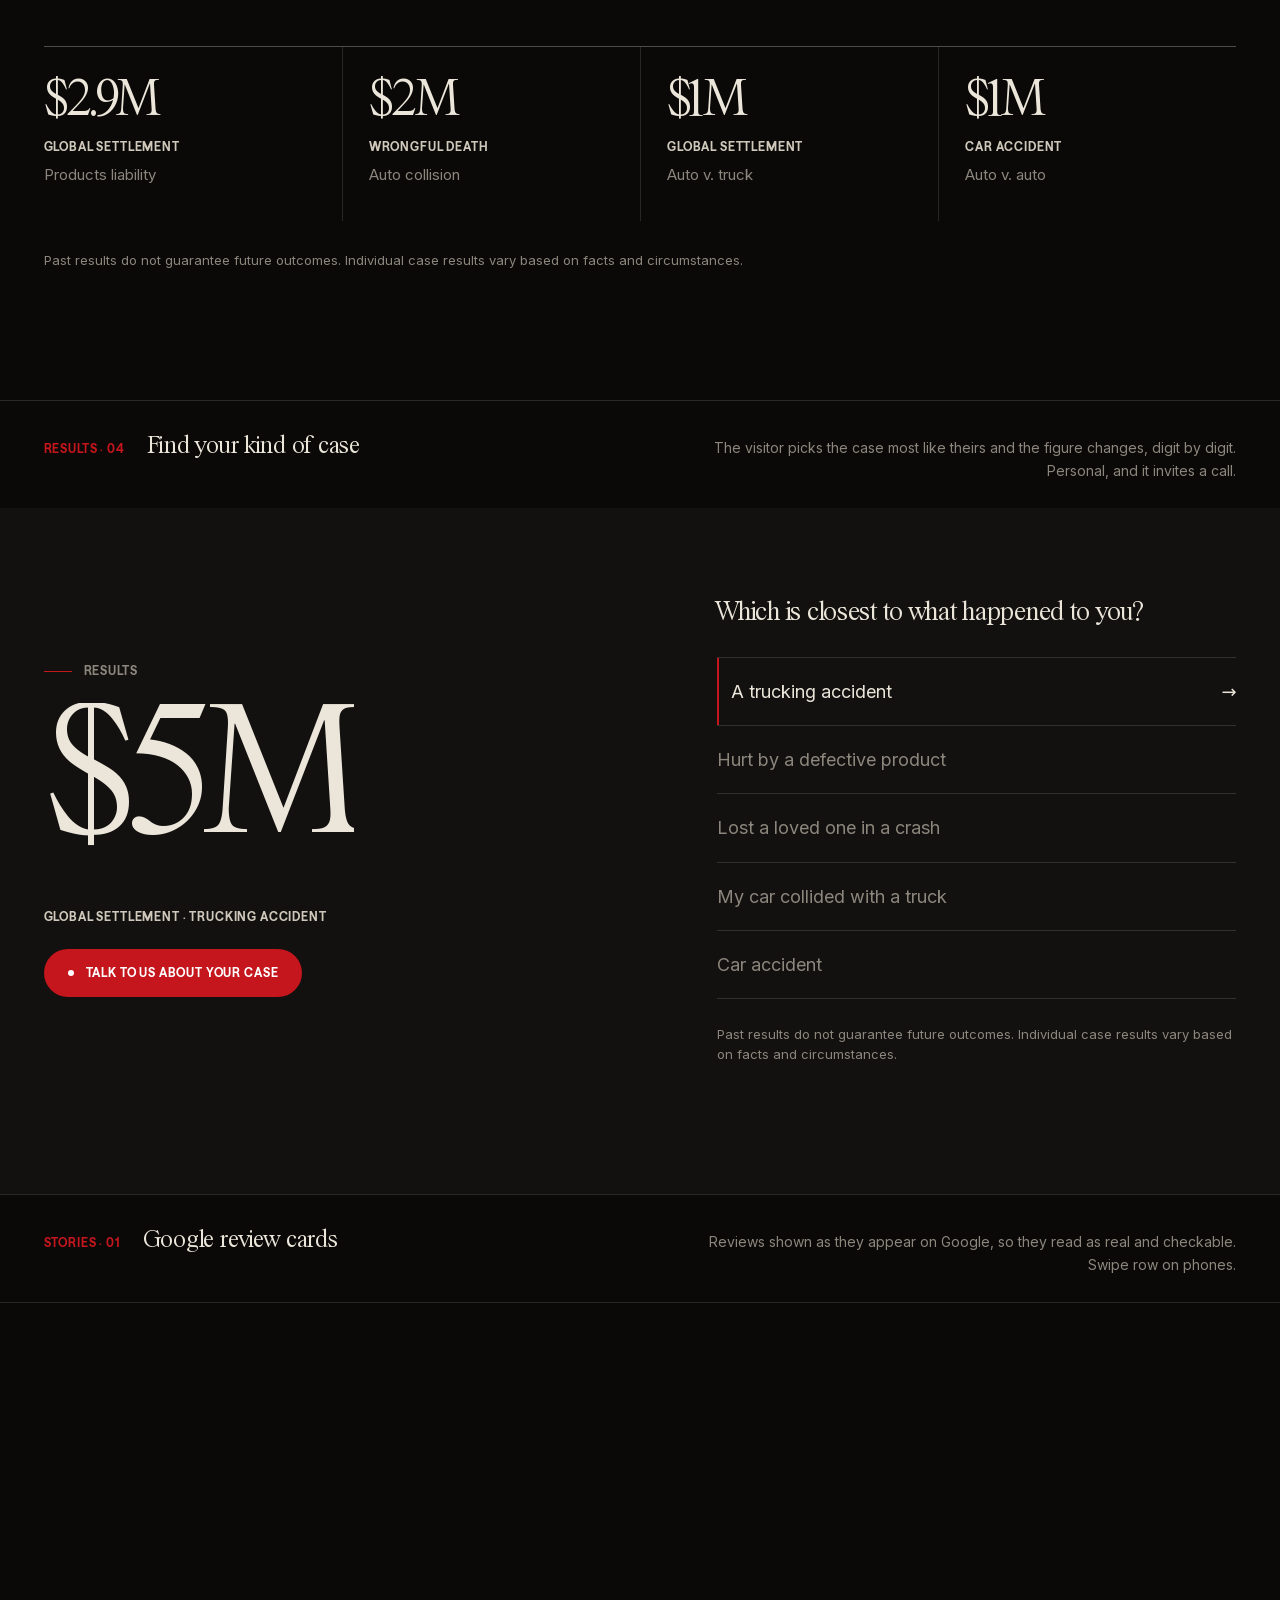
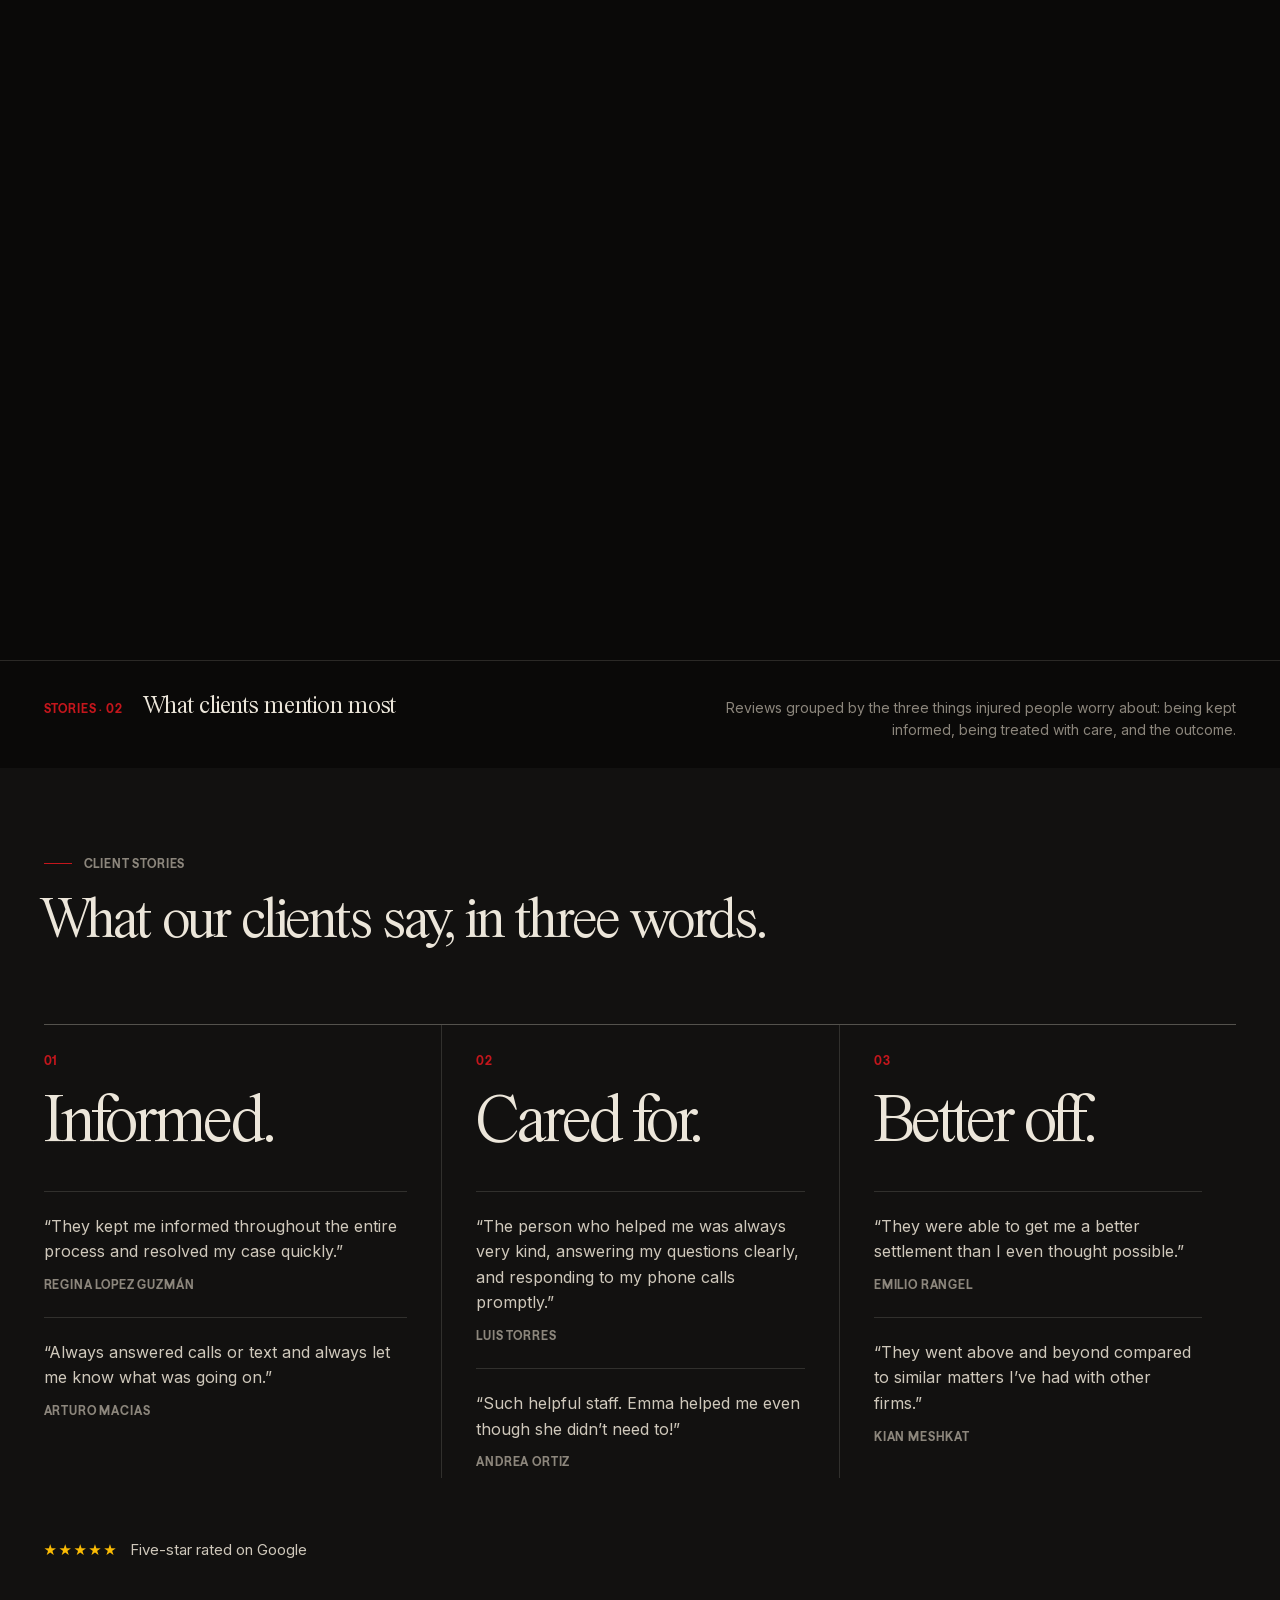
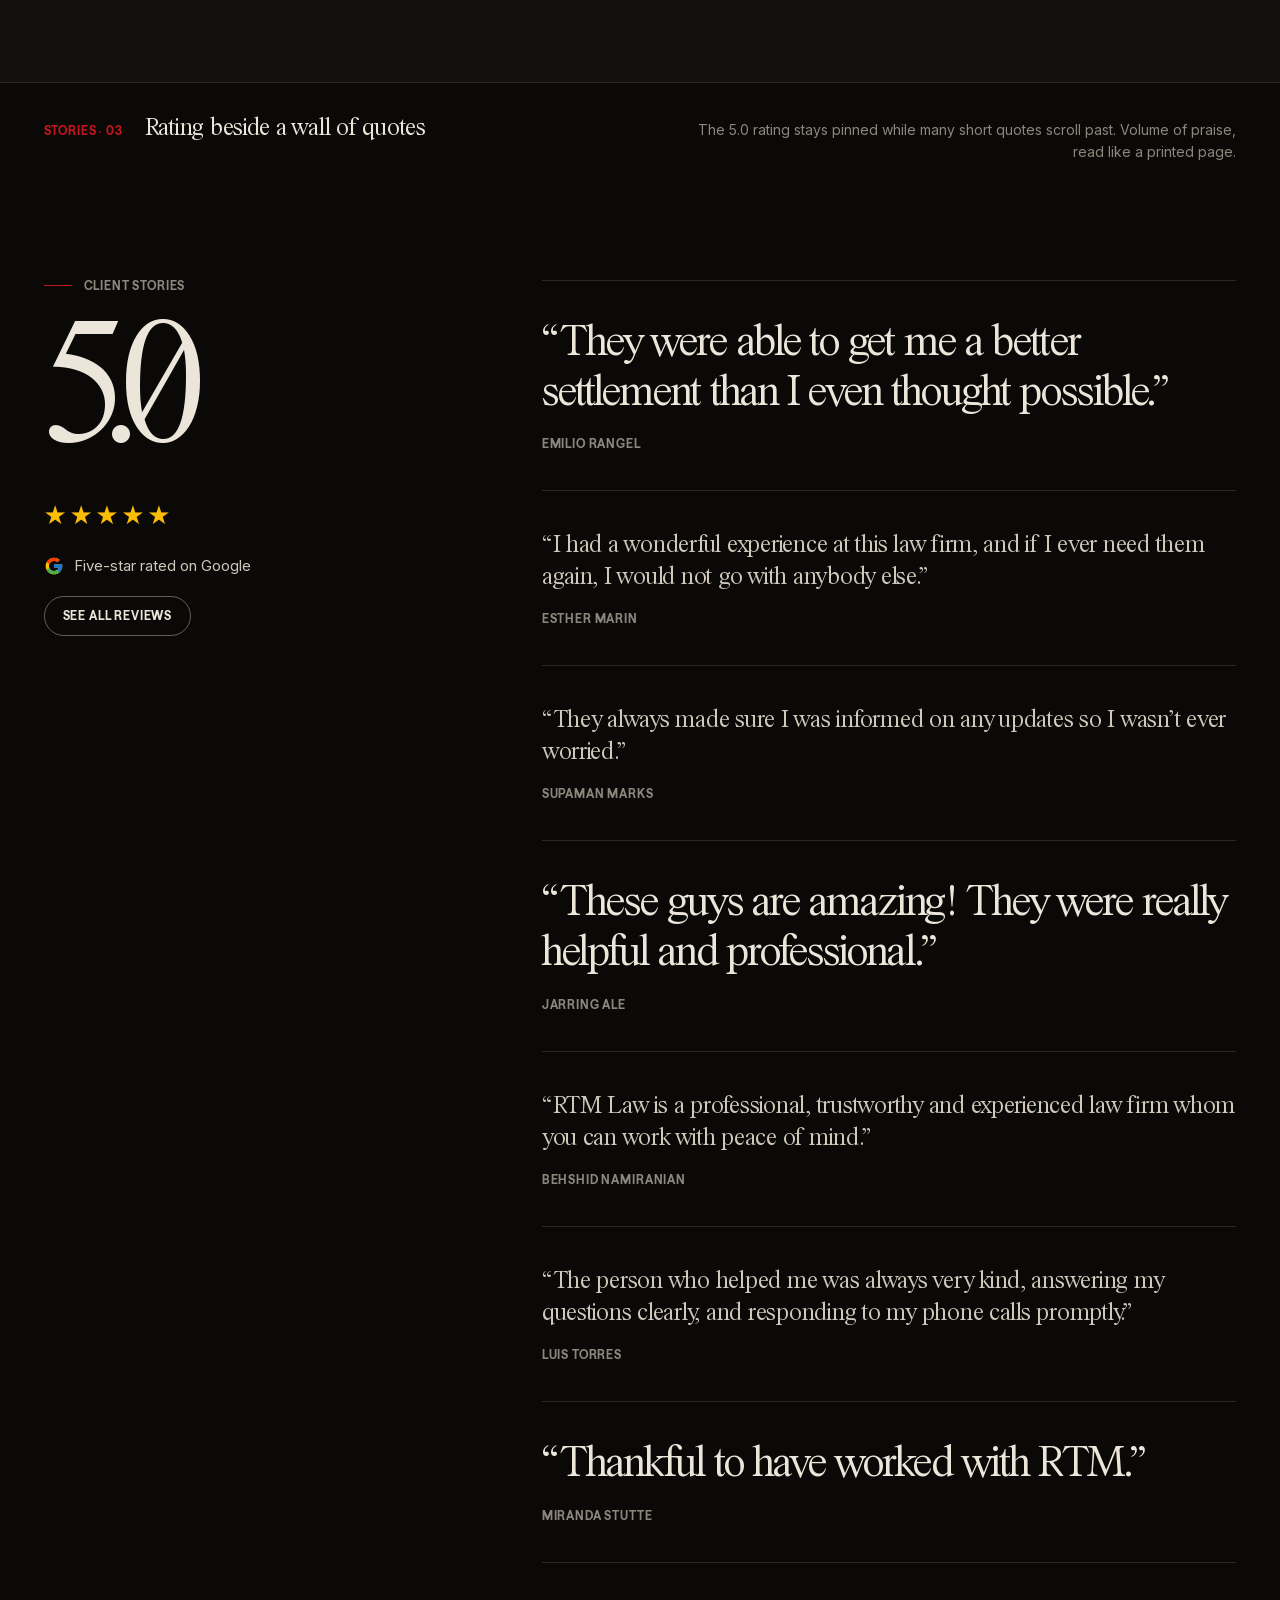
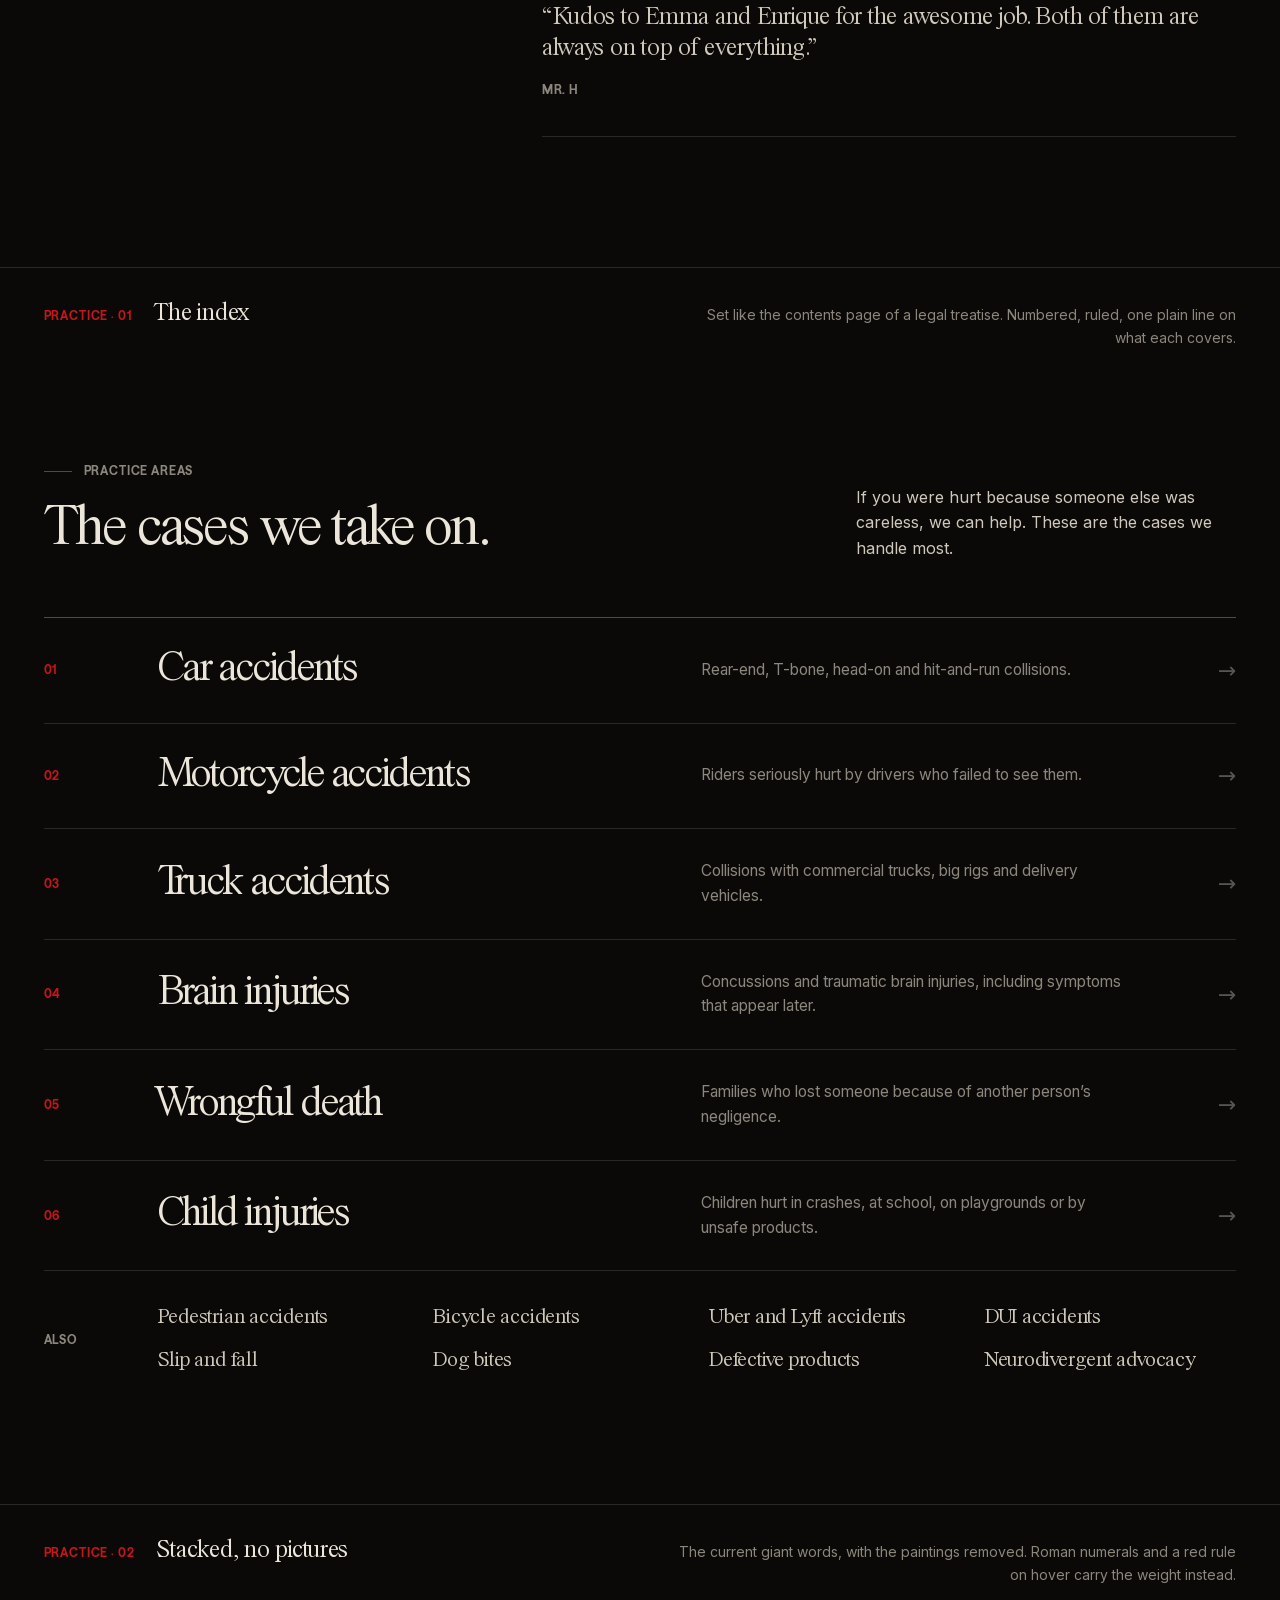
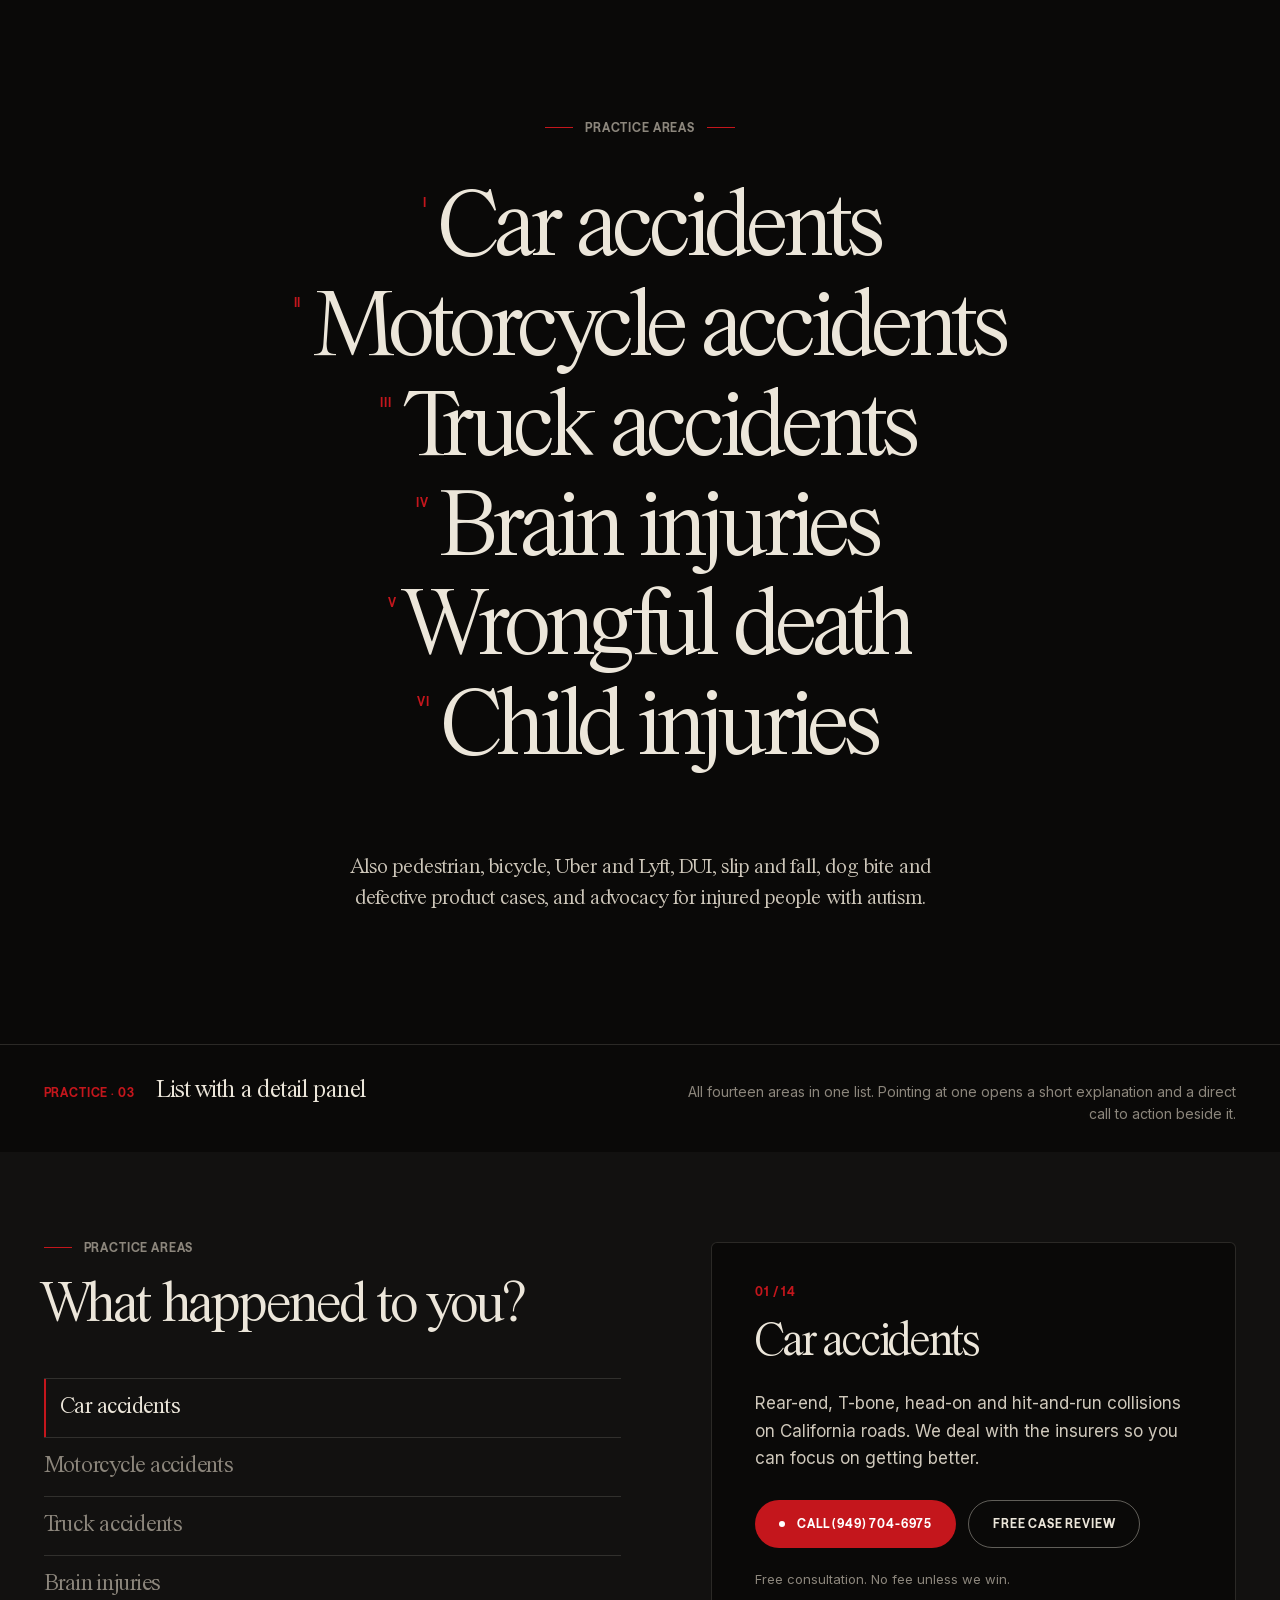
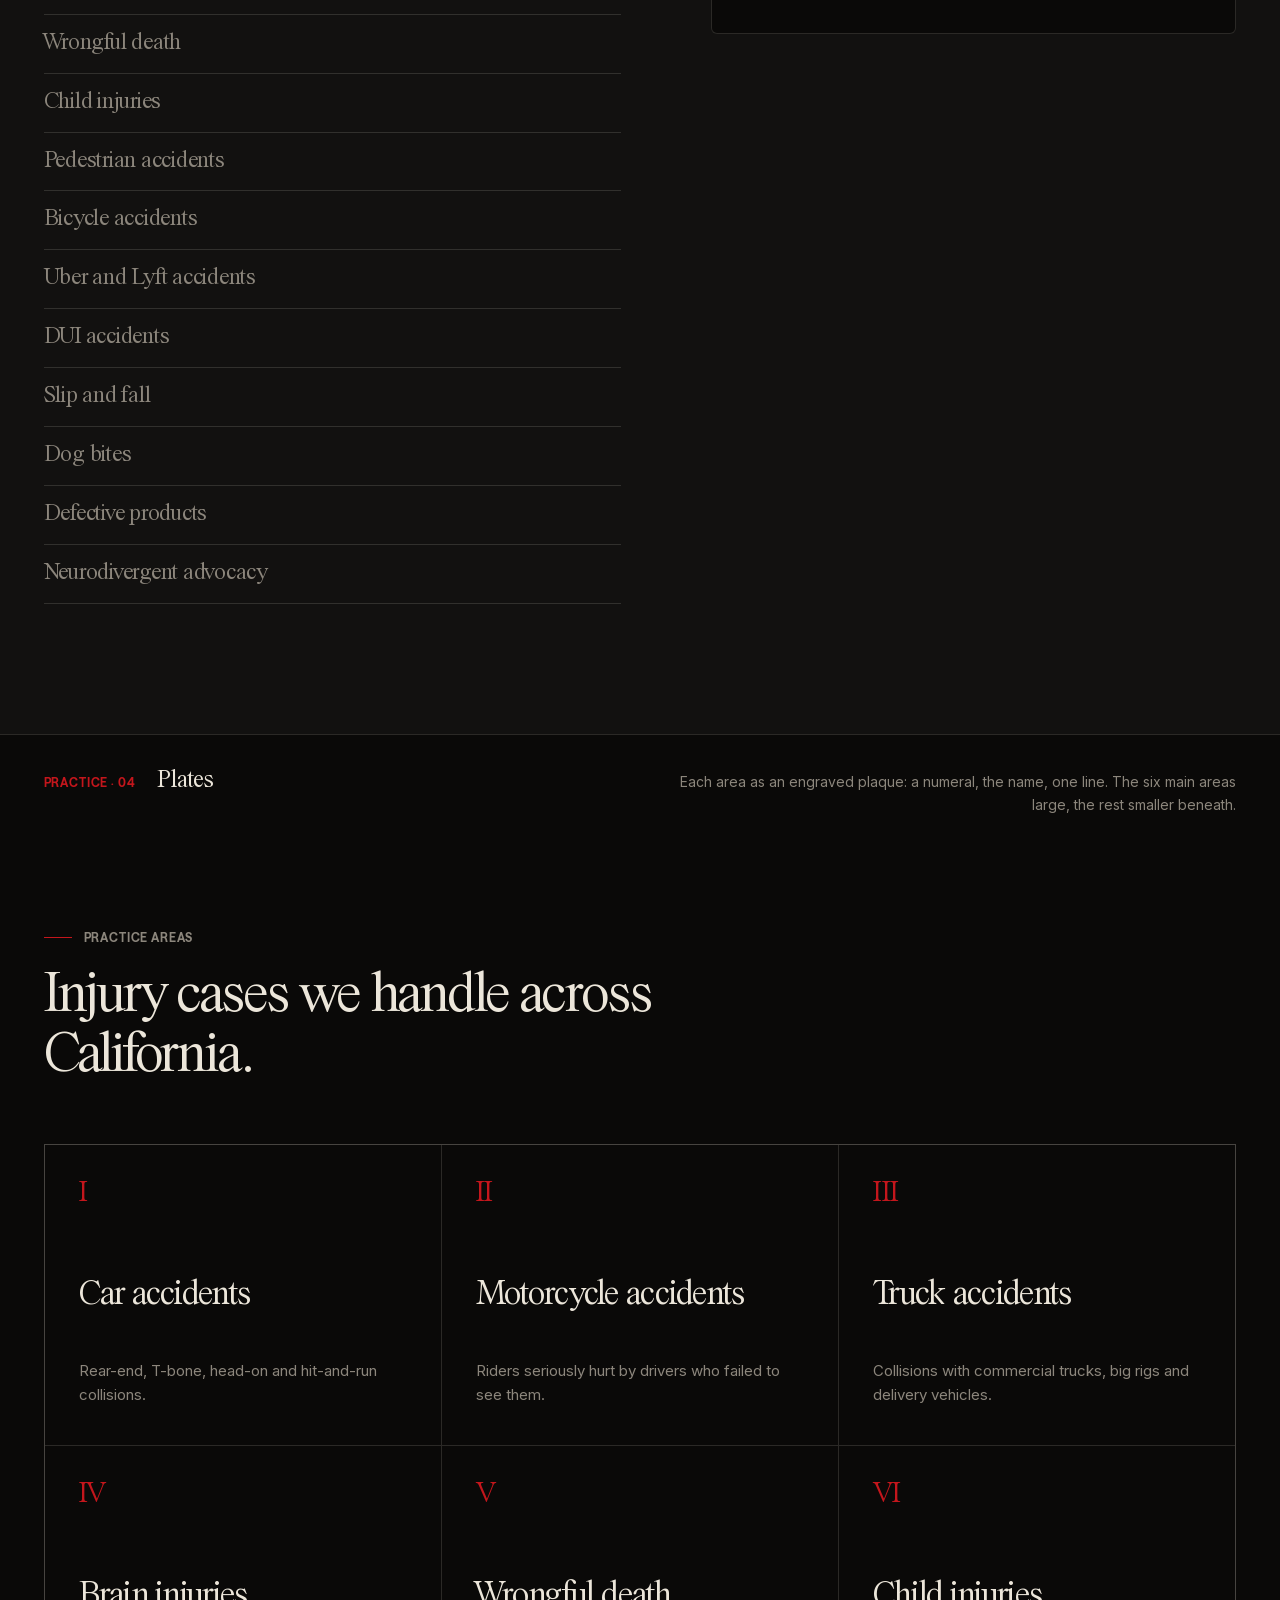
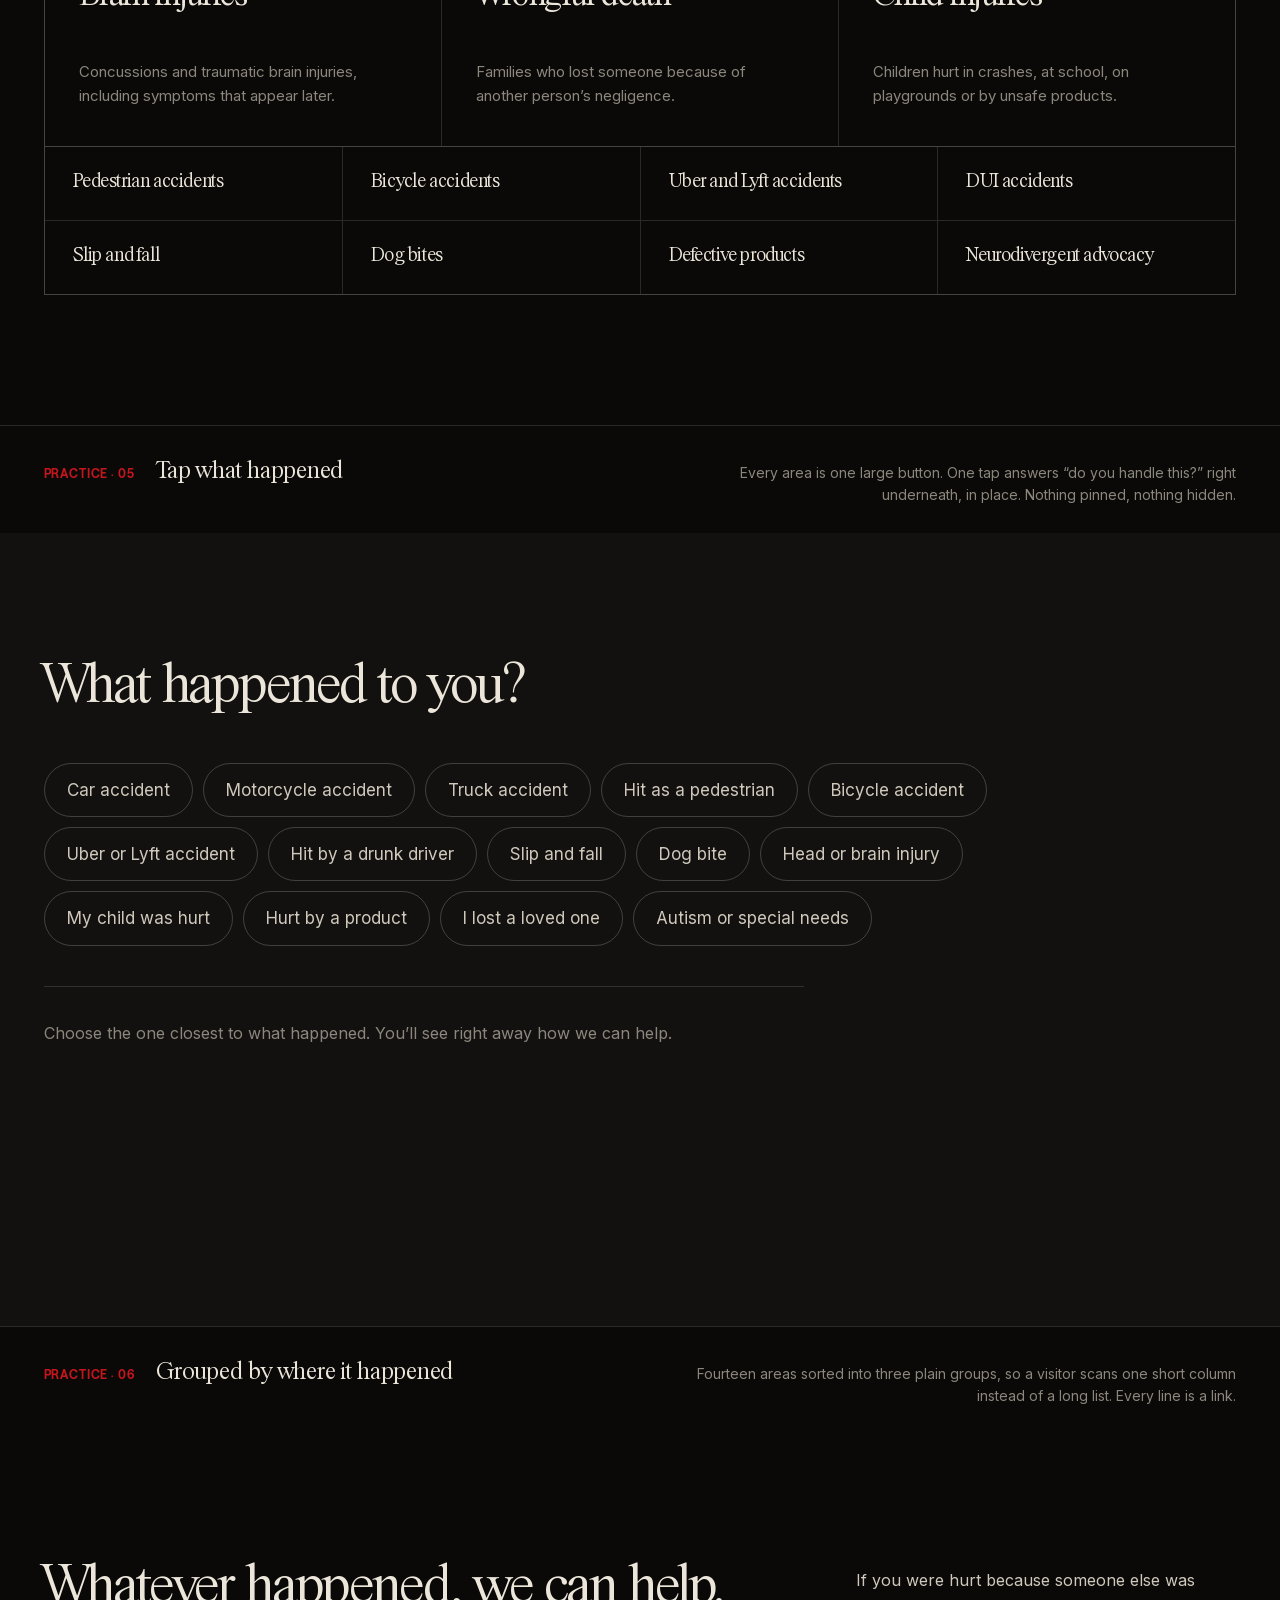
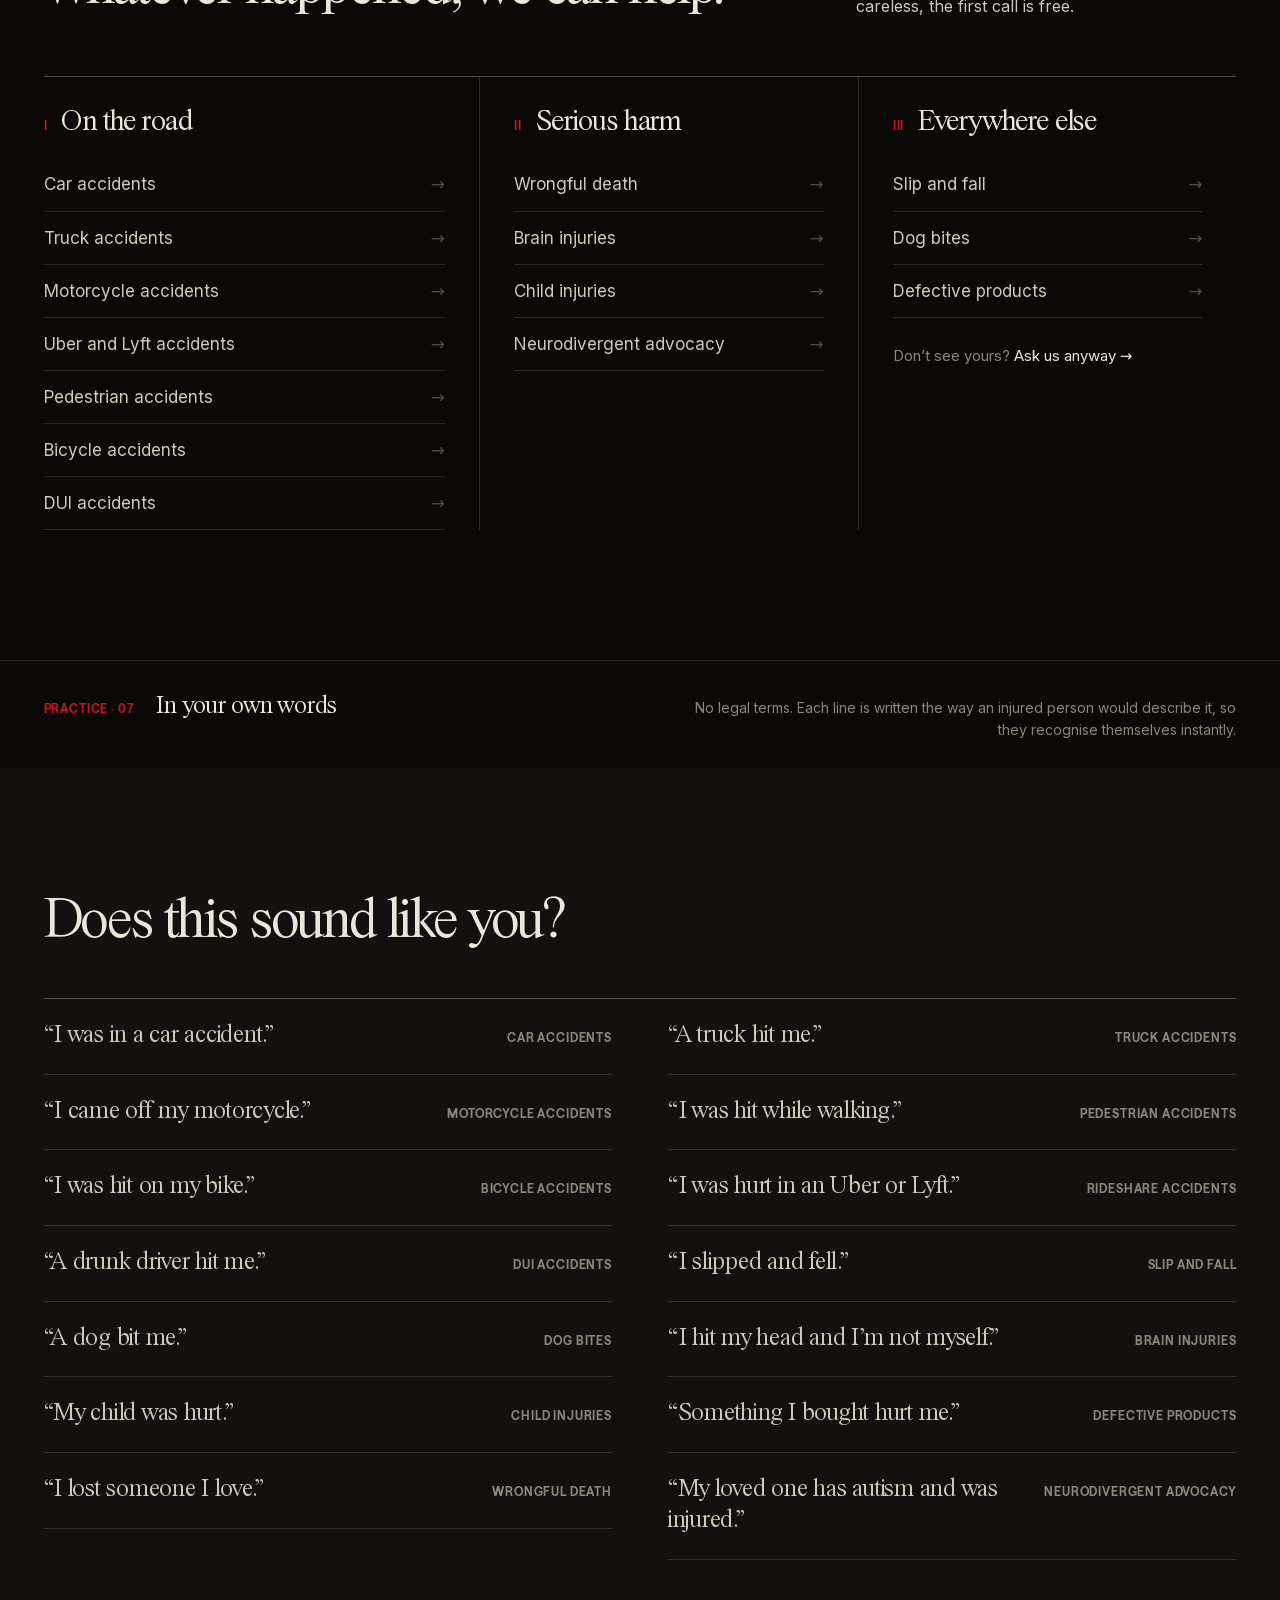
==== commit d51ff096: "Speed: AVIF images, self-hosted subset fonts, shorter intro - Paintings served as AVIF at sizes matc" ====
--- a/options.html
+++ b/options.html
@@ -6,8 +6,6 @@
 <title>RTM Law — Results &amp; client stories options</title>
 <meta name="robots" content="noindex">
 <meta name="theme-color" content="#0a0908">
-<link rel="preconnect" href="https://fonts.googleapis.com"><link rel="preconnect" href="https://fonts.gstatic.com" crossorigin>
-<link href="https://fonts.googleapis.com/css2?family=Inter:wght@400;500;600&display=swap" rel="stylesheet">
 <link rel="stylesheet" href="styles.css">
 <link rel="stylesheet" href="options.css">
 </head>
--- a/styles.css
+++ b/styles.css
@@ -1,13 +1,20 @@
+@font-face {
+  font-family: "Inter";
+  src: url("fonts/inter-latin.woff2") format("woff2");
+  font-weight: 400 600;
+  font-style: normal;
+  font-display: swap;
+}
 @font-face {
   font-family: "PS Times";
-  src: url("fonts/PSTimes-Regular.ttf") format("truetype");
+  src: url("fonts/ps-times.woff2") format("woff2");
   font-weight: 400;
   font-style: normal;
   font-display: swap;
 }
 @font-face {
   font-family: "Season Sans";
-  src: url("fonts/SeasonSans-Bold.woff2") format("woff2");
+  src: url("fonts/season-sans-bold.woff2") format("woff2");
   font-weight: 700;
   font-style: normal;
   font-display: swap;
@@ -197,7 +204,7 @@
 
 .hero__reveal { position: absolute; left: 0; top: 0; width: 0; height: 0; overflow: hidden; visibility: hidden; border-radius: 8px; will-change: left, top, width, height; }
 .hero__reveal.is-on { visibility: visible; }
-.hero__reveal > img { position: absolute; inset: 0; width: 100%; height: 100%; object-fit: cover; object-position: 50% 40%; }
+.hero__reveal > picture > img, .hero__reveal > img { position: absolute; inset: 0; width: 100%; height: 100%; object-fit: cover; object-position: 50% 40%; }
 .hero__reveal::after { content: ""; position: absolute; inset: 0; background: linear-gradient(90deg, rgba(10,9,8,.78) 0%, rgba(10,9,8,.2) 60%, rgba(10,9,8,0) 100%); opacity: var(--shade, 0); }
 .hero__reveal-copy { position: absolute; left: var(--pad); bottom: 12vh; z-index: 2; max-width: 760px; width: calc(100vw - var(--pad) * 2); }
 .hero__reveal-copy .label { opacity: 0; transition: opacity .9s var(--ease); margin-bottom: 22px; }
@@ -270,7 +277,7 @@
 .pw__cta p { font-size: clamp(22px, 2vw, 30px); max-width: 520px; color: var(--bone-2); }
 
 /* ---------- fee ---------- */
-.fee { padding: 150px 0; border-top: 1px solid var(--line); }
+
 .fee__grid { display: grid; grid-template-columns: 1fr 1fr; gap: clamp(40px, 7vw, 130px); align-items: center; }
 .fee__art { border-radius: 4px; }
 .fee__art img { width: 100%; aspect-ratio: 4 / 5; object-fit: cover; }
@@ -556,3 +563,105 @@
   html[lang="es"] .hero__title { font-size: clamp(36px, 10vw, 52px); }
   html[lang="es"] .pw__row a { font-size: clamp(30px, 9.2vw, 48px); }
 }
+
+/* ---------- practice areas: tap what happened (centred) ---------- */
+.practice { padding: 140px 0; border-top: 1px solid var(--line); }
+.practice .wrap { display: grid; justify-items: center; text-align: center; }
+.practice__h { margin: 24px 0 44px; }
+.practice .pills { display: flex; flex-wrap: wrap; justify-content: center; gap: 10px; max-width: 1040px; }
+.practice .pills button { padding: 16px 22px; border-radius: 999px; border: 1px solid rgba(236,230,218,.22); font: 400 17px/1.2 var(--sans); color: var(--bone-2); transition: background .4s var(--ease), color .4s var(--ease), border-color .4s var(--ease); }
+.practice .pills button.is-on { background: var(--bone); color: var(--ink); border-color: var(--bone); }
+@media (hover: hover) { .practice .pills button:not(.is-on):hover { border-color: var(--bone); color: var(--bone); } }
+.practice .p5__ans { width: 100%; max-width: 720px; margin-top: 44px; padding-top: 36px; border-top: 1px solid var(--line); min-height: 220px; }
+.practice .p5__idle { color: var(--grey); font-size: 16px; }
+.practice .p5__res { display: grid; justify-items: center; gap: 14px; animation: practiceIn .6s var(--ease); }
+.practice .p5__res[hidden] { display: none; }
+.practice .p5__sel { font: var(--ui); letter-spacing: var(--ui-track); text-transform: uppercase; color: var(--red); }
+.practice .p5__yes { display: flex; align-items: center; justify-content: center; gap: 16px; font: 400 clamp(36px, 3.4vw, 56px)/1.05 var(--serif); letter-spacing: -.02em; }
+.practice .p5__tick { display: grid; place-items: center; flex: none; width: .9em; height: .9em; border-radius: 50%; background: var(--red); color: #fff; font: 600 .42em/1 var(--sans); }
+.practice .p5__d { color: var(--bone-2); font-size: 17px; line-height: 1.6; max-width: 540px; }
+.practice .p5__link { display: inline-flex; align-items: center; gap: 10px; margin-top: 4px; padding-bottom: 6px; font: var(--ui); letter-spacing: var(--ui-track); text-transform: uppercase; background: linear-gradient(currentColor, currentColor) 0 100% / 100% 1px no-repeat; }
+.practice .p5__link .arrow { transition: transform .5s var(--ease); }
+.practice .p5__link:hover .arrow { transform: translateX(4px); }
+@keyframes practiceIn { from { opacity: 0; transform: translateY(12px); } to { opacity: 1; transform: none; } }
+@media (max-width: 760px) {
+  .practice { padding: 90px 0; }
+  .practice__h { margin: 20px 0 28px; }
+  .practice .pills { gap: 8px; }
+  .practice .pills button { padding: 13px 16px; font-size: 15px; }
+  .practice .p5__ans { margin-top: 30px; padding-top: 26px; min-height: 0; }
+  .practice .p5__yes { font-size: 34px; }
+  .practice .p5__d { font-size: 15px; }
+}
+
+.practice .wrap > .label { margin-bottom: 0; }
+
+/* ---------- the $0 promise: one small recurring mark ---------- */
+.zero { display: inline-flex; align-items: center; gap: 12px; margin: 0; font: var(--ui); letter-spacing: var(--ui-track); text-transform: uppercase; color: var(--bone-2); line-height: 1.4; }
+.zero b { display: grid; place-items: center; flex: none; height: 28px; padding: 0 10px; border-radius: 999px; border: 1px solid var(--red); color: var(--bone); font: 400 16px/1 var(--serif); letter-spacing: 0; text-transform: none; }
+.practice .zero { margin-top: 8px; justify-content: center; }
+.zero--results { margin: 0 0 30px; }
+.ft__big .zero { justify-content: center; }
+.form__free { margin-top: -8px; text-align: center; color: var(--grey); font-size: 14px; }
+
+/* no-fee steps */
+.fee__steps { list-style: none; margin: 0; padding: 0; border-top: 1px solid var(--line); }
+.fee__steps li { display: grid; grid-template-columns: minmax(150px, .8fr) 1.2fr; gap: 8px 28px; align-items: baseline; padding: 20px 0; border-bottom: 1px solid var(--line); }
+.fee__steps b { font: 400 clamp(24px, 2vw, 32px)/1.1 var(--serif); letter-spacing: -.01em; color: var(--bone); }
+.fee__steps span { color: var(--bone-2); }
+.fee__steps li:nth-child(2) { transition-delay: .08s; }
+.fee__steps li:nth-child(3) { transition-delay: .16s; }
+.fee__costs { color: var(--grey) !important; font-size: 14.5px; }
+@media (max-width: 760px) {
+  .zero { gap: 10px; font-size: 11px; }
+  .zero b { height: 26px; font-size: 15px; }
+  .fee__steps li { grid-template-columns: 1fr; padding: 18px 0; }
+  .ft__big .zero { flex-wrap: wrap; justify-content: center; text-align: center; }
+}
+
+/* ---------- no win, no fee: full-bleed painting, cards over its lower edge ---------- */
+.fee { padding: 0 0 140px; border-top: 1px solid var(--line); }
+.fee__stage { position: relative; min-height: min(92vh, 900px); display: flex; align-items: center; overflow: hidden; }
+.fee__bg { position: absolute; inset: 0; }
+.fee__bg img { width: 100%; height: 100%; object-fit: cover; object-position: 62% 40%; }
+.fee__shade { position: absolute; inset: 0; pointer-events: none; background: linear-gradient(90deg, rgba(6,10,30,.55) 0%, rgba(6,10,30,.15) 50%, rgba(6,10,30,0) 70%), linear-gradient(0deg, var(--ink) 0%, rgba(10,9,8,0) 26%); }
+.fee__in { position: relative; z-index: 1; width: 100%; padding-top: 140px; padding-bottom: 270px; }
+.fee .fee__copy { display: grid; gap: 26px; max-width: 600px; }
+.fee__lede { color: rgba(236,230,218,.86); font-size: 18px; line-height: 1.6; max-width: 520px; }
+.fee__tags { list-style: none; margin: 4px 0 0; padding: 0; display: flex; flex-wrap: wrap; gap: 10px; }
+.fee__tags li { padding: 11px 18px; border-radius: 999px; border: 1px solid rgba(236,230,218,.4); color: var(--bone); font-size: 15px; background: rgba(6,10,30,.18); }
+.fee__cards { position: relative; z-index: 2; display: grid; grid-template-columns: repeat(3, 1fr); gap: 16px; margin-top: -220px; }
+.fcard { display: grid; align-content: start; gap: 4px; padding: 26px 30px 28px; color: #fff; border-radius: 8px; background: rgba(255,255,255,.08); -webkit-backdrop-filter: blur(22px) saturate(1.2); backdrop-filter: blur(22px) saturate(1.2); box-shadow: inset 0 0 0 1px rgba(255,255,255,.16); }
+.fcard b { font: 400 clamp(58px, 5.7vw, 104px)/.92 var(--serif); letter-spacing: -.04em; }
+.fcard__t { font: var(--ui); letter-spacing: var(--ui-track); text-transform: uppercase; color: #fff; margin-top: 6px; }
+.fcard__d { color: #fff; font-size: 15.5px; line-height: 1.5; margin-top: 8px; max-width: 340px; }
+.fcard:nth-child(2) { transition-delay: .08s; }
+.fcard:nth-child(3) { transition-delay: .16s; }
+.fee__foot { display: flex; justify-content: space-between; align-items: center; gap: 24px; margin-top: 34px; flex-wrap: wrap; }
+.fee__foot .fee__costs { max-width: 620px; color: var(--grey); font-size: 14.5px; }
+.advocacy__art img { object-position: 80% 50%; }
+@media (max-width: 760px) {
+  .fee { position: relative; overflow: hidden; padding: 0 0 90px; }
+  /* a soft, blurred wash of the painting behind the copy and cards, so the glass has colour to show */
+  .fee::before { content: ""; position: absolute; left: -10%; right: -10%; top: 80vw; bottom: -10%; z-index: 0; background: url("img/opt/fee-bg-1536.jpg") 72% 60% / cover no-repeat; background-image: image-set(url("img/opt/fee-bg-960.avif") type("image/avif"), url("img/opt/fee-bg-1536.jpg") type("image/jpeg")); filter: blur(42px) brightness(.42) saturate(1.25); -webkit-mask-image: linear-gradient(180deg, transparent 0, #000 22%); mask-image: linear-gradient(180deg, transparent 0, #000 22%); }
+  .fee > * { position: relative; z-index: 1; }
+  .fee__stage { display: block; min-height: 0; }
+  .fee__bg { position: relative; height: 104vw; -webkit-mask-image: linear-gradient(180deg, #000 62%, transparent 100%); mask-image: linear-gradient(180deg, #000 62%, transparent 100%); }
+  .fee__bg img { object-position: 68% 30%; }
+  .fee__shade { display: none; }
+  .fee__in { padding-top: 0; padding-bottom: 0; margin-top: -96px; }
+  .fee__lede { font-size: 15.5px; }
+  .fee__tags li { font-size: 13.5px; padding: 9px 14px; }
+  .fee__cards { grid-template-columns: 1fr; gap: 12px; margin-top: 36px; }
+  .fcard { padding: 18px 20px 20px; gap: 2px; }
+  .fcard b { font-size: 60px; }
+  .fcard__t { margin-top: 4px; }
+  .fcard__d { font-size: 14.5px; margin-top: 12px; }
+  .fee__foot { margin-top: 26px; }
+}
+
+/* ---------- performance ---------- */
+.hero__bg picture, .hero__reveal picture, .fee__bg picture, .advocacy__art picture, .ft__art picture, .chip picture { display: contents; }
+/* sections far below the fold skip layout and paint until they come near */
+.process, .advocacy, .t1, .faq, .contact, .locations { content-visibility: auto; contain-intrinsic-size: auto 900px; }
+
